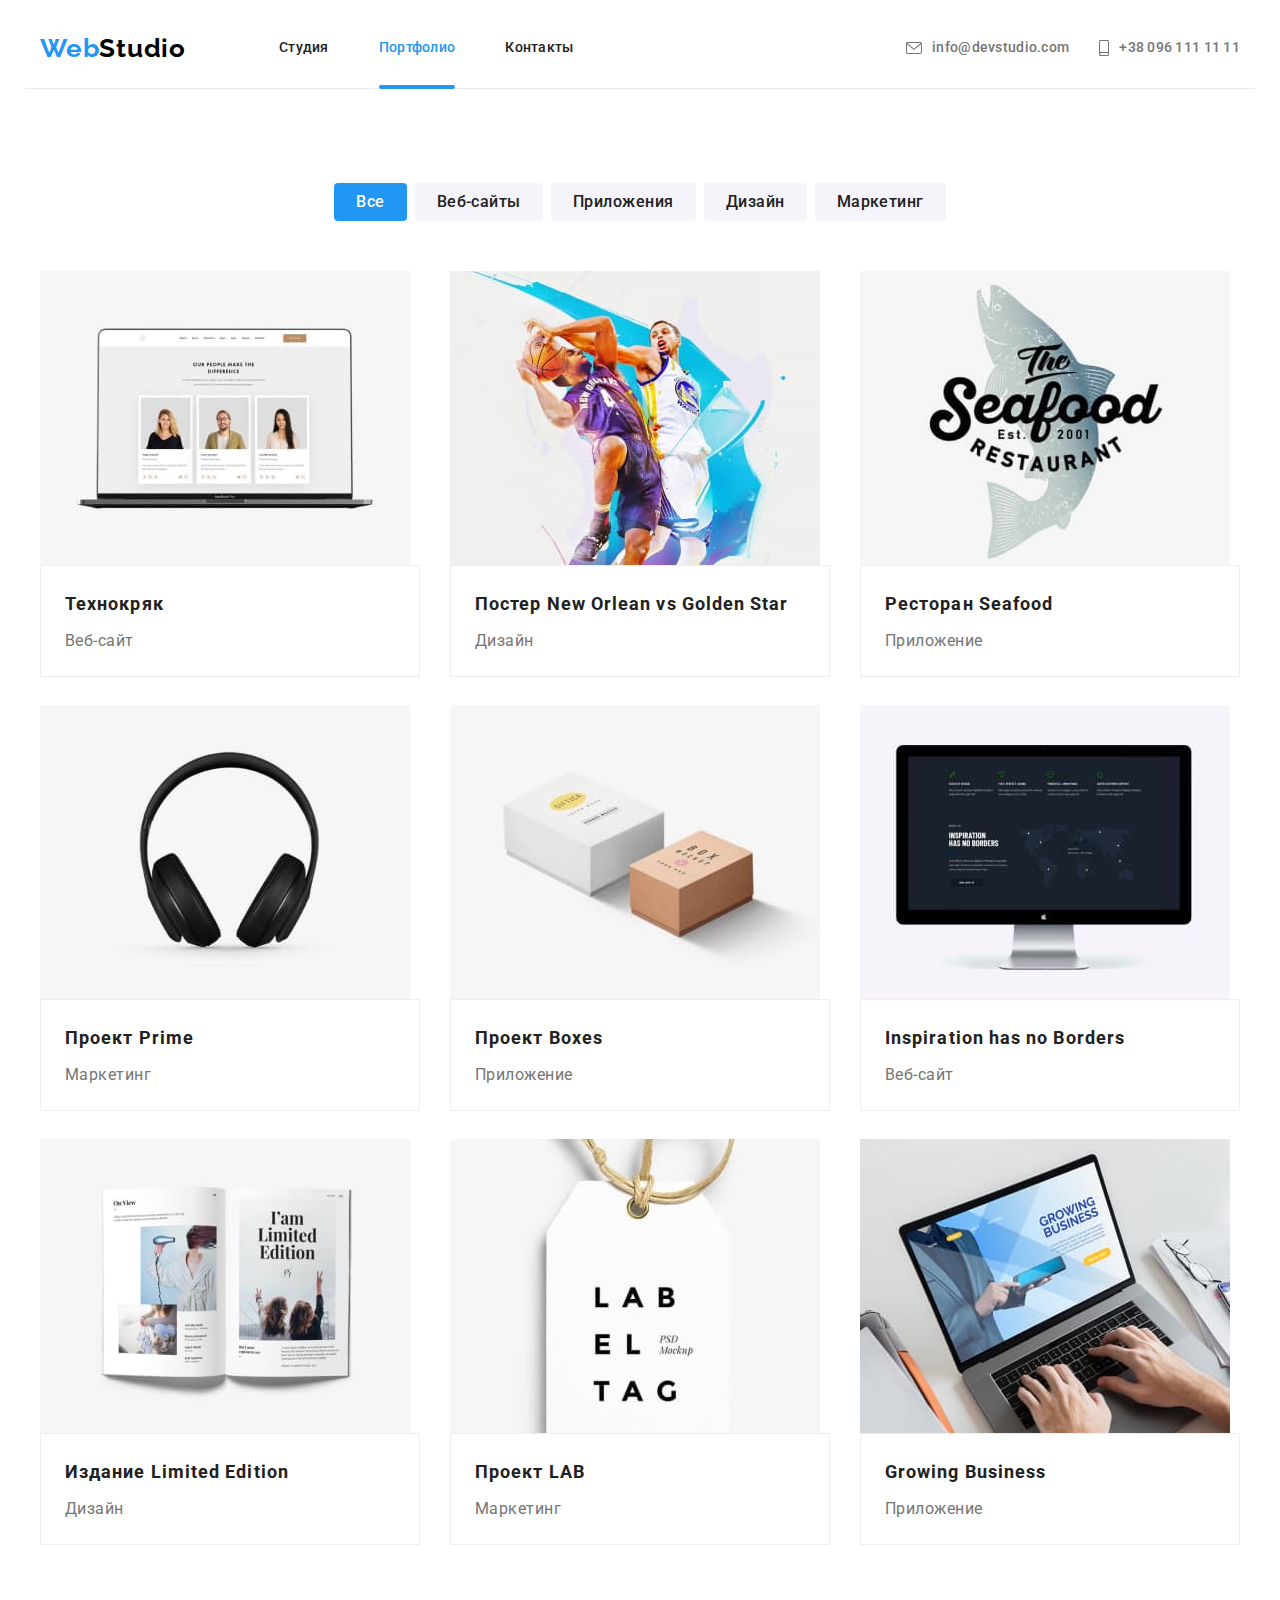
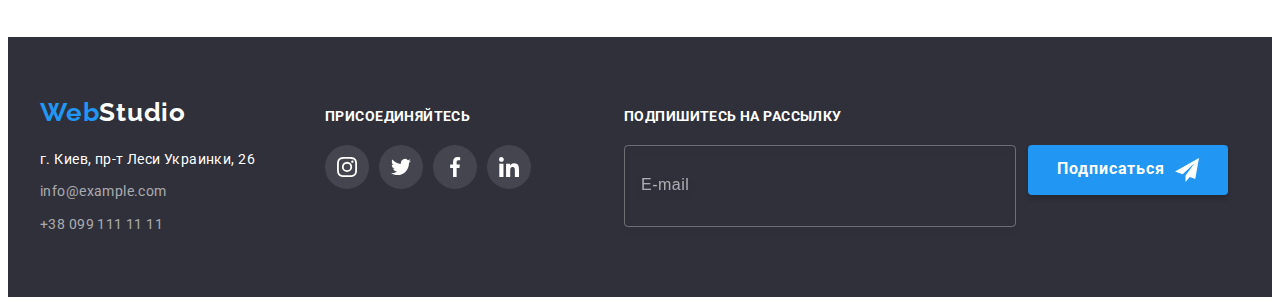
==== portfolio.html @ ead83caf "адаптирует модальное окно" ====
<!DOCTYPE html>
<html lang="ru">
  <head>
    <meta charset="UTF-8" />
    <meta http-equiv="X-UA-Compatible" content="IE=edge" />
    <meta name="viewport" content="width=device-width, initial-scale=1.0" />
    <title>Portfolio</title>

    <link rel="preconnect" href="https://fonts.googleapis.com" />
    <link rel="preconnect" href="https://fonts.gstatic.com" crossorigin />
    <link
      href="https://fonts.googleapis.com/css2?family=Raleway:wght@700&family=Roboto:wght@400;500;700;900&display=swap"
      rel="stylesheet"
    />
    <link
      rel="stylesheet"
      href="https://cdnjs.cloudflare.com/ajax/libs/modern-normalize/1.1.0/modern-normalize.min.css"
      integrity="sha512-wpPYUAdjBVSE4KJnH1VR1HeZfpl1ub8YT/NKx4PuQ5NmX2tKuGu6U/JRp5y+Y8XG2tV+wKQpNHVUX03MfMFn9Q=="
      crossorigin="anonymous"
      referrerpolicy="no-referrer"
    />
    <link rel="stylesheet" href="./css/main.min.css" />
  </head>
  <body>
    <!-- -------------------Шапка сайта------------------- -->
    <header class="header">
      <div class="container header__nav">
        <a class="logo header-logo link" href="./index.html"
          >Web<span class="logo logo--black">Studio</span>
        </a>
        <button type="button" class="menu-open-btn">
          <svg
            width="40"
            height="40"
            aria-label="Переключатель мобильного меню"
          >
            <use href="./images/icons.svg#icon-menu"></use>
          </svg>
        </button>

        <!------------------ Навигация --------------------->
        <nav class="site-nav">
          <ul class="menu-list list">
            <li class="menu-list__item">
              <a class="menu-list__link link" href="./index.html">Студия</a>
            </li>
            <li class="menu-list__item">
              <a class="menu-list__link link current" href="">Портфолио</a>
            </li>
            <li class="menu-list__item">
              <a class="menu-list__link link" href="">Контакты</a>
            </li>
          </ul>
        </nav>

        <!-------------- Контакты -------------------->

        <div class="contacts">
          <ul class="contact__list list">
            <li class="contact__item">
              <a href="mailto:info@devstudio.com" class="contact__link link"
                ><svg class="contact__icon" width="16" height="12">
                  <use href="./images/icons.svg#envelope"></use>
                </svg>
                info@devstudio.com</a
              >
            </li>

            <li class="contact__item">
              <a href="tel:+380961111111" class="contact__link link">
                <svg class="contact__icon" width="10" height="16">
                  <use href="./images/icons.svg#smartphone"></use></svg
                >+38 096 111 11 11
              </a>
            </li>
          </ul>
        </div>
      </div>

      <!--------------- Мобильне меню ----------------->

      <div class="mob-menu is-hidden">
        <div class="container">
          <div class="mob-menu-top">
            <button type="button" class="menu-close-btn">
              <svg
                width="40"
                height="40"
                aria-label="Переключатель мобильного меню"
              >
                <use href="./images/icons.svg#icon-close-menu"></use>
              </svg>
            </button>

            <ul class="mob-menu-list list">
              <li class="mob-menu-list__item">
                <a class="mob-menu-list__link link current" href="">Студия</a>
              </li>
              <li class="mob-menu-list__item">
                <a class="mob-menu-list__link link" href="./portfolio.html"
                  >Портфолио</a
                >
              </li>
              <li class="mob-menu-list__item">
                <a class="mob-menu-list__link link" href="">Контакты</a>
              </li>
            </ul>
          </div>

          <div class="mob-connect">
            <ul class="mob-contact list">
              <li class="mob-contact__item">
                <a href="tel:+380961111111" class="mob-contact__tel link">
                  +38 096 111 11 11
                </a>
              </li>
              <li class="mob-contact__item">
                <a
                  href="mailto:info@devstudio.com"
                  class="mob-contact__mail link"
                >
                  info@devstudio.com
                </a>
              </li>
            </ul>

            <ul class="mob-soc__list list">
              <li class="mob-soc__item">
                <a
                  href=""
                  class="mob-soc__link link"
                  target="_blank"
                  rel="noopener noreferrer nofollow"
                  >Instagram</a
                >
              </li>
              <li class="mob-soc__item">
                <a
                  href=""
                  class="mob-soc__link link"
                  target="_blank"
                  rel="noopener noreferrer nofollow"
                  >Twitter</a
                >
              </li>
              <li class="mob-soc__item">
                <a
                  href=""
                  class="mob-soc__link link"
                  target="_blank"
                  rel="noopener noreferrer nofollow"
                  >Facebook</a
                >
              </li>
              <li class="mob-soc__item">
                <a
                  href=""
                  class="mob-soc__link link"
                  target="_blank"
                  rel="noopener noreferrer nofollow"
                  >LinkedIn</a
                >
              </li>
            </ul>
          </div>
        </div>
      </div>
    </header>

    <!-------------------- Портфолио ---------------->

    <main>
      <section class="section">
        <div class="container">
          <h1 class="visually-hidden">Портфолио</h1>
          <ul class="portfolio-filter list">
            <li>
              <button type="button" class="portfolio-btn current-filter">
                Все
              </button>
            </li>
            <li>
              <button type="button" class="portfolio-btn">Веб-сайты</button>
            </li>
            <li>
              <button type="button" class="portfolio-btn">Приложения</button>
            </li>
            <li><button type="button" class="portfolio-btn">Дизайн</button></li>
            <li>
              <button type="button" class="portfolio-btn">Маркетинг</button>
            </li>
          </ul>

          <ul class="portfolio-list list">
            <li class="portfolio-item">
              <a href="" class="portfolio-link">
                <div class="portfolio-top-wrap">
                  <img
                    src="./images/portfolio-img-1.jpg"
                    alt="Проэкт 1"
                    width="370"
                  />
                  <p class="portfolio-top-text">
                    Ресурс предлагает комплексные предложения с разным уровнем
                    функционала и сервисов. Все это позволит посетителю получить
                    исчерпывающие сведения о компании или частном лице.
                  </p>
                </div>
                <div class="text-box">
                  <h2 class="portfolio-title">Технокряк</h2>
                  <p class="portfolio-direction">Веб-сайт</p>
                </div>
              </a>
            </li>

            <li class="portfolio-item">
              <a href="" class="portfolio-link">
                <div class="portfolio-top-wrap">
                  <img
                    src="./images/portfolio-img-2.jpg"
                    alt="Проэкт 2"
                    width="370"
                  />
                  <p class="portfolio-top-text">
                    Ресурс предлагает комплексные предложения с разным уровнем
                    функционала и сервисов. Все это позволит посетителю получить
                    исчерпывающие сведения о компании или частном лице.
                  </p>
                </div>
                <div class="text-box">
                  <h2 class="portfolio-title">
                    Постер New Orlean vs Golden Star
                  </h2>
                  <p class="portfolio-direction">Дизайн</p>
                </div>
              </a>
            </li>

            <li class="portfolio-item">
              <a href="" class="portfolio-link">
                <div class="portfolio-top-wrap">
                  <img
                    src="./images/portfolio-img-3.jpg"
                    alt="Проэкт 3"
                    width="370"
                  />
                  <p class="portfolio-top-text">
                    Ресурс предлагает комплексные предложения с разным уровнем
                    функционала и сервисов. Все это позволит посетителю получить
                    исчерпывающие сведения о компании или частном лице.
                  </p>
                </div>
                <div class="text-box">
                  <h2 class="portfolio-title">Ресторан Seafood</h2>
                  <p class="portfolio-direction">Приложение</p>
                </div>
              </a>
            </li>

            <li class="portfolio-item">
              <a href="" class="portfolio-link">
                <div class="portfolio-top-wrap">
                  <img
                    src="./images/portfolio-img-4.jpg"
                    alt="Проэкт 4"
                    width="370"
                  />
                  <p class="portfolio-top-text">
                    Ресурс предлагает комплексные предложения с разным уровнем
                    функционала и сервисов. Все это позволит посетителю получить
                    исчерпывающие сведения о компании или частном лице.
                  </p>
                </div>
                <div class="text-box">
                  <h2 class="portfolio-title">Проект Prime</h2>
                  <p class="portfolio-direction">Маркетинг</p>
                </div>
              </a>
            </li>

            <li class="portfolio-item">
              <a href="" class="portfolio-link">
                <div class="portfolio-top-wrap">
                  <img
                    src="./images/portfolio-img-5.jpg"
                    alt="Проэкт 5"
                    width="370"
                  />
                  <p class="portfolio-top-text">
                    Ресурс предлагает комплексные предложения с разным уровнем
                    функционала и сервисов. Все это позволит посетителю получить
                    исчерпывающие сведения о компании или частном лице.
                  </p>
                </div>
                <div class="text-box">
                  <h2 class="portfolio-title">Проект Boxes</h2>
                  <p class="portfolio-direction">Приложение</p>
                </div>
              </a>
            </li>

            <li class="portfolio-item">
              <a href="" class="portfolio-link">
                <div class="portfolio-top-wrap">
                  <img
                    src="./images/portfolio-img-6.jpg"
                    alt="Проэкт 6"
                    width="370"
                  />
                  <p class="portfolio-top-text">
                    Ресурс предлагает комплексные предложения с разным уровнем
                    функционала и сервисов. Все это позволит посетителю получить
                    исчерпывающие сведения о компании или частном лице.
                  </p>
                </div>
                <div class="text-box">
                  <h2 lang="en" class="portfolio-title">
                    Inspiration has no Borders
                  </h2>
                  <p class="portfolio-direction">Веб-сайт</p>
                </div>
              </a>
            </li>

            <li class="portfolio-item">
              <a href="" class="portfolio-link">
                <div class="portfolio-top-wrap">
                  <img
                    src="./images/portfolio-img-7.jpg"
                    alt="Проэкт 7"
                    width="370"
                  />
                  <p class="portfolio-top-text">
                    Ресурс предлагает комплексные предложения с разным уровнем
                    функционала и сервисов. Все это позволит посетителю получить
                    исчерпывающие сведения о компании или частном лице.
                  </p>
                </div>
                <div class="text-box">
                  <h2 class="portfolio-title">Издание Limited Edition</h2>
                  <p class="portfolio-direction">Дизайн</p>
                </div>
              </a>
            </li>

            <li class="portfolio-item">
              <a href="" class="portfolio-link">
                <div class="portfolio-top-wrap">
                  <img
                    src="./images/portfolio-img-8.jpg"
                    alt="Проэкт 8"
                    width="370"
                  />
                  <p class="portfolio-top-text">
                    Ресурс предлагает комплексные предложения с разным уровнем
                    функционала и сервисов. Все это позволит посетителю получить
                    исчерпывающие сведения о компании или частном лице.
                  </p>
                </div>
                <div class="text-box">
                  <h2 class="portfolio-title">Проект LAB</h2>
                  <p class="portfolio-direction">Маркетинг</p>
                </div>
              </a>
            </li>

            <li class="portfolio-item">
              <a href="" class="portfolio-link">
                <div class="portfolio-top-wrap">
                  <img
                    src="./images/portfolio-img-9.jpg"
                    alt="Проэкт 9"
                    width="370"
                  />
                  <p class="portfolio-top-text">
                    Ресурс предлагает комплексные предложения с разным уровнем
                    функционала и сервисов. Все это позволит посетителю получить
                    исчерпывающие сведения о компании или частном лице.
                  </p>
                </div>
                <div class="text-box">
                  <h2 lang="en" class="portfolio-title">Growing Business</h2>
                  <p class="portfolio-direction">Приложение</p>
                </div>
              </a>
            </li>
          </ul>
        </div>
      </section>
    </main>

    <!--------------------- Подвал -------------------------->
    <footer class="footer">
      <div class="container footer-cont">
        <div class="fotter-adr">
          <a class="logo footer-logo link" href="/"
            >Web<span class="logo--white">Studio</span></a
          >

          <address>
            <ul class="footer-list list">
              <li>
                <a
                  class="footer-adress link"
                  href="https://goo.gl/maps/odqGkaNQesEu1EWT8"
                  target="_blank"
                  rel="noopener noreferrer nofollow"
                  >г. Киев, пр-т Леси Украинки, 26
                </a>
              </li>

              <li>
                <a class="footer-contact link" href="mailto:info@example.com"
                  >info@example.com</a
                >
              </li>
              <li>
                <a class="footer-contact link" href="tel:+380991111111"
                  >+38 099 111 11 11</a
                >
              </li>
            </ul>
          </address>
        </div>

        <div class="footer-social">
          <h3 class="footer-soc-title">присоединяйтесь</h3>
          <ul class="footer-soc-list list">
            <li class="footer-soc-item">
              <a class="footer-soc-link" href="">
                <svg class="footer-soc-icon" width="20px" height="20px">
                  <use href="./images/icons.svg#instagram"></use>
                </svg>
              </a>
            </li>

            <li class="footer-soc-item">
              <a class="footer-soc-link" href="">
                <svg class="footer-soc-icon" width="20px" height="20px">
                  <use href="./images/icons.svg#twitter"></use>
                </svg>
              </a>
            </li>

            <li class="footer-soc-item">
              <a class="footer-soc-link" href="">
                <svg class="footer-soc-icon" width="20px" height="20px">
                  <use href="./images/icons.svg#facebook"></use>
                </svg>
              </a>
            </li>

            <li class="footer-soc-item">
              <a class="footer-soc-link" href="">
                <svg class="footer-soc-icon" width="20px" height="20px">
                  <use href="./images/icons.svg#linkedin"></use>
                </svg>
              </a>
            </li>
          </ul>
        </div>

        <div class="subscribe">
          <h3 class="footer-soc-title">Подпишитесь на рассылку</h3>
          <form class="sub-form">
            <label class="sub-label">
              <input
                type="email"
                name="email"
                class="sub-email"
                placeholder="E-mail"
                required
              />
            </label>
            <button type="submit" class="button sub-btn">
              Подписаться
              <svg class="sub-icon" width="24px" height="24px">
                <use href="./images/icons.svg#icon-send"></use>
              </svg>
            </button>
          </form>
        </div>
      </div>
    </footer>
    <script src="./js/mobile-menu"></script>
  </body>
</html>
---- css/main.min.css ----
:root{--main-title-color: color #212121;--main-text-color: #757575;--primary-white-color: #ffffff;--secondary-bcg-color: #f5f4fa;--accent-color: #2196f3;--hover-button: #188ce8;--timing-function: cubic-bezier(0.4, 0, 0.2, 1);--transition-duration: 250ms}.visually-hidden{position:absolute;white-space:nowrap;width:1px;height:1px;overflow:hidden;border:0;padding:0;clip:rect(0 0 0 0);-webkit-clip-path:inset(50%);clip-path:inset(50%);margin:-1px}p,h1,h2,h3,h4,h5,h6{margin:0}ul,ol{padding:0;margin:0}img{display:block;max-width:100%}body{font-family:Roboto, Tahoma, sans-serif;background-color:var(--primary-white-color);color:#212121;font-size:14px}.link{text-decoration:none}.list{list-style:none}.no-scroll{overflow:hidden}.container{width:100%;padding-left:15px;padding-right:15px;margin-left:auto;margin-right:auto}@media screen and (min-width: 480px){.container{max-width:450px;-ms-flex-preferred-size:calc(100% - 30px);flex-basis:calc(100% - 30px)}}@media screen and (min-width: 768px){.container{max-width:738px;-ms-flex-preferred-size:calc(100% - 30px);flex-basis:calc(100% - 30px)}}@media screen and (min-width: 1200px){.container{max-width:1200px}}.logo{font-family:"Raleway", Tahoma, sans-serif;font-weight:700;letter-spacing:0.03em;color:var(--accent-color)}.logo--black{color:#000000}.logo--white{color:var(--primary-white-color)}@media screen and (max-width: 1199px){.logo{font-size:24px;line-height:1.17}}@media screen and (min-width: 1200px){.logo{font-size:26px;line-height:1.19}}@media screen and (max-width: 767px){.header-logo{padding:16px 0}}@media screen and (min-width: 768px) and (max-width: 1199px){.header-logo{padding:26px 0;margin-right:88px}}@media screen and (min-width: 1200px){.header-logo{margin-right:93px}}.button{border-radius:4px;border:none;min-width:200px;height:50px;font-family:inherit;color:var(--primary-white-color);background-color:var(--accent-color);font-weight:700;font-size:16px;line-height:1.9;letter-spacing:0.06em;cursor:pointer;text-align:center;-webkit-box-shadow:0px 4px 4px rgba(0,0,0,0.15);box-shadow:0px 4px 4px rgba(0,0,0,0.15);-webkit-transition:background-color var(--transition-duration) var(--timing-function);transition:background-color var(--transition-duration) var(--timing-function)}.button:hover,.button:focus{background-color:var(--hover-button);-webkit-box-shadow:0px 4px 4px rgba(0,0,0,0.15);box-shadow:0px 4px 4px rgba(0,0,0,0.15)}.section{padding:60px 0}@media screen and (min-width: 1200px){.section{padding:94px 0}}.section-title{font-size:28px;line-height:1.18;text-align:center;letter-spacing:0.03em;margin-bottom:30px;color:var(--main-title-color)}@media screen and (min-width: 1200px){.section-title{font-size:36px;line-height:1.17;margin-bottom:50px}}.subscribe{margin-left:93px}.sub-form{display:-webkit-box;display:-ms-flexbox;display:flex}.sub-label{margin-right:12px}.sub-email{padding:15px 16px;width:358px;height:50px;left:815px;top:2787px;border:1px solid rgba(255,255,255,0.3);-webkit-filter:drop-shadow(0px 4px 4px rgba(0,0,0,0.15));filter:drop-shadow(0px 4px 4px rgba(0,0,0,0.15));border-radius:4px;background:transparent;outline:none}.sub-email::-webkit-input-placeholder{font-size:16px;line-height:1.25;-webkit-box-align:center;align-items:center;letter-spacing:0.03em;color:rgba(255,255,255,0.6)}.sub-email:-ms-input-placeholder{font-size:16px;line-height:1.25;-ms-flex-align:center;align-items:center;letter-spacing:0.03em;color:rgba(255,255,255,0.6)}.sub-email::-ms-input-placeholder{font-size:16px;line-height:1.25;-ms-flex-align:center;align-items:center;letter-spacing:0.03em;color:rgba(255,255,255,0.6)}.sub-email::placeholder{font-size:16px;line-height:1.25;-webkit-box-align:center;-ms-flex-align:center;align-items:center;letter-spacing:0.03em;color:rgba(255,255,255,0.6)}.sub-email:focus-visible{color:var(--primary-white-color)}.sub-btn{display:-webkit-box;display:-ms-flexbox;display:flex;-webkit-box-pack:center;-ms-flex-pack:center;justify-content:center;-webkit-box-align:center;-ms-flex-align:center;align-items:center}.sub-icon{fill:var(--primary-white-color);margin-left:10px}.backdrop{position:fixed;top:0;left:0;width:100%;height:100%;z-index:5;background:rgba(0,0,0,0.2);display:-webkit-box;display:-ms-flexbox;display:flex;-webkit-box-align:center;-ms-flex-align:center;align-items:center;-webkit-box-pack:center;-ms-flex-pack:center;justify-content:center;overflow-y:scroll;opacity:1;-webkit-transition:opacity var(--transition-duration) var(--timing-function),visibility var(--transition-duration);transition:opacity var(--transition-duration) var(--timing-function),visibility var(--transition-duration)}.is-hidden{opacity:0;pointer-events:none;visibility:hidden}.modal{position:absolute;width:100%;padding:40px;background-color:var(--primary-white-color);border-radius:4px;-webkit-box-shadow:0px 1px 3px rgba(0,0,0,0.12),0px 1px 1px rgba(0,0,0,0.14),0px 2px 1px rgba(0,0,0,0.2);box-shadow:0px 1px 3px rgba(0,0,0,0.12),0px 1px 1px rgba(0,0,0,0.14),0px 2px 1px rgba(0,0,0,0.2);-webkit-transform:scale(1);transform:scale(1);-webkit-transition:-webkit-transform var(--transition-duration) var(--timing-function);transition:-webkit-transform var(--transition-duration) var(--timing-function);transition:transform var(--transition-duration) var(--timing-function);transition:transform var(--transition-duration) var(--timing-function), -webkit-transform var(--transition-duration) var(--timing-function)}.backdrop.is-hidden .modal{-webkit-transform:scale(0.1);transform:scale(0.1)}@media screen and (min-width: 450px) and (max-width: 1199px){.modal{width:450px;height:609px}}@media screen and (min-width: 1200px){.modal{width:528px;height:581px}}.modal-close-btn{display:-webkit-box;display:-ms-flexbox;display:flex;-webkit-box-pack:center;-ms-flex-pack:center;justify-content:center;-webkit-box-align:center;-ms-flex-align:center;align-items:center;position:absolute;top:8px;right:8px;width:30px;height:30px;border:1px solid rgba(0,0,0,0.1);border-radius:50%;background:var(--primary-white-color);outline:none}.modal-close-btn:hover .close-icon,.modal-close-btn:focus .close-icon{fill:var(--accent-color)}.close-icon{-webkit-transition:fill var(--transition-duration) var(--timing-function);transition:fill var(--transition-duration) var(--timing-function)}.modal-title{font-weight:700;font-size:20px;line-height:1.15;text-align:center;letter-spacing:0.03em;color:var(--main-title-color);margin-bottom:12px}.form-button{display:-webkit-box;display:-ms-flexbox;display:flex;-webkit-box-pack:center;-ms-flex-pack:center;justify-content:center;-webkit-box-align:center;-ms-flex-align:center;align-items:center;margin:0 auto}.form-field{margin-bottom:10px}.modal-input-wrap{position:relative}.form-lable{display:block;margin-bottom:4px;font-size:12px;line-height:1.17;letter-spacing:0.01em;color:var(--main-text-color)}.form-input{width:100%;height:40px;padding-left:42px;border:1px solid rgba(33,33,33,0.2);border-radius:4px;-webkit-box-sizing:border-box;box-sizing:border-box;outline:none;-webkit-transition:border var(--transition-duration) var(--timing-function);transition:border var(--transition-duration) var(--timing-function)}.form-input:focus{border-color:var(--accent-color)}.form-input:focus+.modal-icon{fill:var(--accent-color)}.form-comment{outline:none;-webkit-transition:border var(--transition-duration) var(--timing-function);transition:border var(--transition-duration) var(--timing-function)}.form-comment:focus{border-color:var(--accent-color)}.form-comment::-webkit-input-placeholder{color:rgba(117,117,117,0.5)}.form-comment:-ms-input-placeholder{color:rgba(117,117,117,0.5)}.form-comment::-ms-input-placeholder{color:rgba(117,117,117,0.5)}.form-comment::placeholder{color:rgba(117,117,117,0.5)}.modal-icon{position:absolute;left:12px;top:50%;-webkit-transform:translateY(-50%);transform:translateY(-50%);fill:var(--main-title-color);-webkit-transition:fill var(--transition-duration) var(--timing-function);transition:fill var(--transition-duration) var(--timing-function)}.comment-label{position:relative;display:block;width:100%;height:138px;margin-bottom:20px}.form-comment{position:absolute;resize:none;left:0;bottom:0;padding:12px 16px;width:100%;height:120px;border:1px solid rgba(33,33,33,0.2);border-radius:4px;-webkit-transition:border var(--transition-duration) var(--timing-function);transition:border var(--transition-duration) var(--timing-function)}.modal-field{display:-webkit-inline-box;display:-ms-inline-flexbox;display:inline-flex}.check-policy{display:-webkit-box;display:-ms-flexbox;display:flex;-webkit-box-align:center;-ms-flex-align:center;align-items:center;margin-bottom:30px;font-size:14px;line-height:1.17;letter-spacing:0.03em;color:var(--main-text-color)}@media screen and (min-width: 1200px){.check-policy{font-size:14px;line-height:1.71;margin-left:12px}}.icon-mod{display:-webkit-box;display:-ms-flexbox;display:flex;-webkit-box-align:center;-ms-flex-align:center;align-items:center;-webkit-box-pack:center;-ms-flex-pack:center;justify-content:center;width:16px;height:15px;border:2px solid #212121;border-radius:4px;margin-right:7px;-webkit-transition:background-color var(--transition-duration) var(--timing-function);transition:background-color var(--transition-duration) var(--timing-function)}.check-input:checked+.check-policy .icon-mod{background-color:var(--accent-color);border:none}.check-icon{fill:transparent;-webkit-transition:fill var(--transition-duration) var(--timing-function);transition:fill var(--transition-duration) var(--timing-function)}.check-input:checked+.check-policy .check-icon{fill:var(--primary-white-color)}.check-condition{color:var(--accent-color)}.portfolio-btn{border-radius:4px;border:none;padding:6px 22px;font-family:inherit;color:var(--main-title-color);background-color:var(--secondary-bcg-color);font-weight:500;font-size:16px;line-height:1.6;letter-spacing:0.03em;cursor:pointer;text-align:center;-webkit-transition:background-color var(--transition-duration) var(--timing-function),color var(--transition-duration) var(--timing-function),-webkit-box-shadow var(--transition-duration) var(--timing-function);transition:background-color var(--transition-duration) var(--timing-function),color var(--transition-duration) var(--timing-function),-webkit-box-shadow var(--transition-duration) var(--timing-function);transition:background-color var(--transition-duration) var(--timing-function),color var(--transition-duration) var(--timing-function),box-shadow var(--transition-duration) var(--timing-function);transition:background-color var(--transition-duration) var(--timing-function),color var(--transition-duration) var(--timing-function),box-shadow var(--transition-duration) var(--timing-function),-webkit-box-shadow var(--transition-duration) var(--timing-function)}.portfolio-btn:hover,.portfolio-btn:focus{color:var(--primary-white-color);background-color:var(--accent-color);-webkit-box-shadow:0px 3px 1px rgba(0,0,0,0.1),0px 1px 2px rgba(0,0,0,0.08),0px 2px 2px rgba(0,0,0,0.12);box-shadow:0px 3px 1px rgba(0,0,0,0.1),0px 1px 2px rgba(0,0,0,0.08),0px 2px 2px rgba(0,0,0,0.12)}.header__nav{display:-webkit-box;display:-ms-flexbox;display:flex;-webkit-box-align:center;-ms-flex-align:center;align-items:center;-webkit-box-pack:justify;-ms-flex-pack:justify;justify-content:space-between;border-bottom:1px solid #ececec}.contacts{margin-left:auto}@media screen and (max-width: 767px){.site-nav,.contacts{display:none}}@media screen and (min-width: 768px){.site-nav,.contacts{display:-webkit-box;display:-ms-flexbox;display:flex}}@media screen and (min-width: 1200px){.site-nav,.contacts{display:-webkit-box;display:-ms-flexbox;display:flex}}.menu-open-btn,.menu-close-btn{display:-webkit-inline-box;display:-ms-inline-flexbox;display:inline-flex;margin:0;padding:0;border:none;background-color:transparent;cursor:pointer}.menu-open-btn:hover,.menu-open-btn:focus,.menu-open-btn:active,.menu-close-btn:hover,.menu-close-btn:focus,.menu-close-btn:active{fill:var(--accent-color)}.menu-open-btn{margin-left:auto}@media screen and (min-width: 768px){.menu-open-btn{display:none}}.menu-close-btn{display:block;margin-left:auto;margin-top:10px}@media screen and (min-width: 768px){.menu-list{display:-webkit-box;display:-ms-flexbox;display:flex}}@media screen and (min-width: 768px){.menu-list__item:not(:last-child){margin-right:50px}}.menu-list__link{display:block;padding-top:32px;padding-bottom:32px;font-weight:500;line-height:1.14;letter-spacing:0.02em;color:var(--main-title-color);cursor:pointer;-webkit-transition:color var(--transition-duration) var(--timing-function);transition:color var(--transition-duration) var(--timing-function)}.menu-list__link.current{position:relative}.menu-list__link.current::after{content:"";position:absolute;width:100%;height:4px;background-color:var(--accent-color);border-radius:2px;left:0;bottom:-1px}.menu-list__link:hover,.menu-list__link:focus{color:var(--accent-color)}.contact__list{margin-left:auto}@media screen and (min-width: 767px) and (max-width: 1199px){.contact__list{display:-webkit-box;display:-ms-flexbox;display:flex;-webkit-box-orient:vertical;-webkit-box-direction:normal;-ms-flex-direction:column;flex-direction:column}}@media screen and (min-width: 1200px){.contact__list{display:-webkit-box;display:-ms-flexbox;display:flex}}@media screen and (min-width: 767px) and (max-width: 1199px){.contact__item:not(:last-child){margin-bottom:10px}}@media screen and (min-width: 1200px){.contact__item:not(:last-child){margin-right:30px}}.contact__link{display:-webkit-inline-box;display:-ms-inline-flexbox;display:inline-flex;-webkit-box-align:center;-ms-flex-align:center;align-items:center;font-weight:500;letter-spacing:0.02em;color:var(--main-text-color);-webkit-transition:color var(--transition-duration) var(--timing-function);transition:color var(--transition-duration) var(--timing-function)}@media screen and (min-width: 767px) and (max-width: 1199px){.contact__link{font-size:12px;line-height:1.17}}@media screen and (min-width: 1200px){.contact__link{font-weight:500;font-size:14px;line-height:1.14;padding-top:32px;padding-bottom:32px}}.contact__link:hover,.contact__link:focus{color:var(--accent-color)}.current{color:var(--accent-color)}.contact__icon{margin-right:10px;fill:var(--main-text-color)}.contact__link:hover .contact__icon,.contact__link:focus .contact__icon{fill:var(--accent-color)}@media screen and (min-width: 767px) and (max-width: 1199px){.mail{width:14px;height:10px}.tel{width:10px;height:14px}}.mob-menu{position:fixed;z-index:1;top:0;left:0;width:100vw;height:100vh;padding-left:25px;pointer-events:inherit;background-color:#ffffff;-webkit-transition:opacity 250ms linear, visibility 250ms linear;transition:opacity 250ms linear, visibility 250ms linear}.mob-menu .container{overflow-y:auto;display:-webkit-box;display:-ms-flexbox;display:flex;-webkit-box-orient:vertical;-webkit-box-direction:normal;-ms-flex-direction:column;flex-direction:column;height:100%;-webkit-box-pack:justify;-ms-flex-pack:justify;justify-content:space-between}.mob-menu-list__item:not(:last-child),.mob-contact__tel{display:block;margin-bottom:32px}.mob-menu-list__link{font-weight:500;font-size:40px;line-height:1.17;text-align:left;letter-spacing:0.02em;color:var(--main-title-color)}.mob-menu-list__link:hover,.mob-menu-list__link:focus,.mob-menu-list__link:active{color:var(--accent-color)}.mob-contact{margin-bottom:64px}.mob-contact__tel{font-weight:500;font-size:34px;line-height:1.18;letter-spacing:0.02em;color:var(--accent-color)}.mob-contact__mail{font-weight:500;font-size:24px;line-height:1.17;letter-spacing:0.02em;color:var(--main-text-color)}.mob-soc__list{display:-webkit-box;display:-ms-flexbox;display:flex;-ms-flex-wrap:wrap;flex-wrap:wrap;margin-bottom:48px}.mob-soc__link{font-weight:500;font-size:18px;line-height:1.22;letter-spacing:0.02em;color:var(--accent-color)}.mob-soc__item:not(:last-child){padding-right:10px;border-right:1px solid rgba(33,33,33,0.2)}.mob-soc__item:not(:first-child){padding-left:10px}.hero{padding-top:118px;padding-bottom:118px;margin-right:auto;margin-left:auto;max-width:1600px;text-align:center;background-image:-webkit-gradient(linear, left top, left bottom, from(rgba(47,48,58,0.4)), to(rgba(47,48,58,0.4))),url(../images/hero-mob.jpg);background-image:linear-gradient(rgba(47,48,58,0.4), rgba(47,48,58,0.4)),url(../images/hero-mob.jpg);background-color:#2f303a;background-repeat:no-repeat;background-position:center;background-size:cover}@media (min-device-pixel-ratio: 2), (-webkit-min-device-pixel-ratio: 2), (min-resolution: 192dpi), (min-resolution: 2dppx){.hero{background-image:-webkit-gradient(linear, left top, left bottom, from(rgba(47,48,58,0.4)), to(rgba(47,48,58,0.4))),url(../images/hero-mob-2x.jpg);background-image:linear-gradient(rgba(47,48,58,0.4), rgba(47,48,58,0.4)),url(../images/hero-mob-2x.jpg)}}@media screen and (min-width: 768px) and (max-width: 1199px){.hero{background-image:-webkit-gradient(linear, left top, left bottom, from(rgba(47,48,58,0.4)), to(rgba(47,48,58,0.4))),url(../images/hero-tab.jpg);background-image:linear-gradient(rgba(47,48,58,0.4), rgba(47,48,58,0.4)),url(../images/hero-tab.jpg)}}@media screen and (min-width: 768px) and (max-width: 1199px) and (min-device-pixel-ratio: 2), screen and (min-width: 768px) and (max-width: 1199px) and (-webkit-min-device-pixel-ratio: 2), screen and (min-width: 768px) and (max-width: 1199px) and (min-resolution: 192dpi), screen and (min-width: 768px) and (max-width: 1199px) and (min-resolution: 2dppx){.hero{background-image:-webkit-gradient(linear, left top, left bottom, from(rgba(47,48,58,0.4)), to(rgba(47,48,58,0.4))),url(../images/hero-tab-2x.jpg);background-image:linear-gradient(rgba(47,48,58,0.4), rgba(47,48,58,0.4)),url(../images/hero-tab-2x.jpg)}}@media screen and (min-width: 1200px){.hero{padding-top:200px;padding-bottom:200px;background-image:-webkit-gradient(linear, left top, left bottom, from(rgba(47,48,58,0.4)), to(rgba(47,48,58,0.4))),url(../images/hero-desk.jpg);background-image:linear-gradient(rgba(47,48,58,0.4), rgba(47,48,58,0.4)),url(../images/hero-desk.jpg)}}@media screen and (min-width: 1200px) and (min-device-pixel-ratio: 2), screen and (min-width: 1200px) and (-webkit-min-device-pixel-ratio: 2), screen and (min-width: 1200px) and (min-resolution: 192dpi), screen and (min-width: 1200px) and (min-resolution: 2dppx){.hero{background-image:-webkit-gradient(linear, left top, left bottom, from(rgba(47,48,58,0.4)), to(rgba(47,48,58,0.4))),url(../images/hero-desk-2x.jpg);background-image:linear-gradient(rgba(47,48,58,0.4), rgba(47,48,58,0.4)),url(../images/hero-desk-2x.jpg)}}.hero__title{margin-bottom:30px;max-width:360px;margin-left:auto;margin-right:auto;font-weight:900;font-size:26px;line-height:1.6;text-align:center;letter-spacing:0.06em;text-transform:uppercase;color:#ffffff}@media screen and (min-width: 1200px){.hero__title{max-width:696px;font-size:44px;line-height:1.36}}.features-list{margin-bottom:-30px}@media screen and (min-width: 768px){.features-list{display:-webkit-box;display:-ms-flexbox;display:flex;-ms-flex-wrap:wrap;flex-wrap:wrap;-webkit-box-pack:center;-ms-flex-pack:center;justify-content:center;margin-left:-30px}}.features-list__item{min-width:270px;text-align:left;margin-bottom:30px}@media screen and (min-width: 768px){.features-list__item{width:calc((100% - 60px) / 2);margin-left:30px}}@media screen and (min-width: 1200px){.features-list__item{width:calc((100% - 120px) / 4);margin-left:30px}}.features-list__icon{display:-webkit-inline-box;display:-ms-inline-flexbox;display:inline-flex;-webkit-box-pack:center;-ms-flex-pack:center;justify-content:center;-webkit-box-align:center;-ms-flex-align:center;align-items:center;width:100%;height:120px;margin-bottom:30px;border:none;border-radius:4px;background-color:var(--secondary-bcg-color)}.features-list__title{margin-bottom:10px;font-size:14px;line-height:1.14;letter-spacing:0.03em;text-transform:uppercase;text-align:center;color:var(--main-title-color)}@media screen and (min-width: 768px){.features-list__title{text-align:left}}.features-list__text{line-height:1.7;letter-spacing:0.03em;color:var(--main-text-color)}.section-work{padding-top:0}@media screen and (max-width: 1199px){.section-work{display:none}}.work{display:-webkit-box;display:-ms-flexbox;display:flex;margin-left:-30px}.work__item{-ms-flex-preferred-size:calc((100% - 90px) / 3);flex-basis:calc((100% - 90px) / 3);margin-left:30px}.work__box{position:relative}.work__text{position:absolute;bottom:0;display:-webkit-box;display:-ms-flexbox;display:flex;-webkit-box-pack:center;-ms-flex-pack:center;justify-content:center;-webkit-box-align:center;-ms-flex-align:center;align-items:center;width:100%;height:70px;font-weight:700;line-height:1.14;letter-spacing:0.03em;text-transform:uppercase;color:var(--primary-white-color);background:rgba(47,48,58,0.8)}.staff{background-color:var(--secondary-bcg-color)}.section-staff-list{margin-bottom:-30px}@media screen and (min-width: 768px){.section-staff-list{display:-webkit-box;display:-ms-flexbox;display:flex;-ms-flex-wrap:wrap;flex-wrap:wrap;-webkit-box-pack:center;-ms-flex-pack:center;justify-content:center;margin-left:-30px}}.staff-list-item{margin-bottom:30px;background:var(--primary-white-color);-webkit-box-shadow:0px 1px 3px rgba(0,0,0,0.12),0px 1px 1px rgba(0,0,0,0.14),0px 2px 1px rgba(0,0,0,0.2);box-shadow:0px 1px 3px rgba(0,0,0,0.12),0px 1px 1px rgba(0,0,0,0.14),0px 2px 1px rgba(0,0,0,0.2);border-radius:0px 0px 4px 4px}@media screen and (min-width: 768px){.staff-list-item{-ms-flex-preferred-size:calc((100% - 60px) / 2);flex-basis:calc((100% - 60px) / 2);margin-left:30px}}@media screen and (min-width: 1200px){.staff-list-item{-ms-flex-preferred-size:calc((100% - 120px) / 4);flex-basis:calc((100% - 120px) / 4)}}.card-img{width:100%}.staff-title{margin-bottom:10px;font-weight:500;font-size:16px;line-height:1.19;letter-spacing:0.03em;color:var(--main-title-color)}.staff-box{padding-top:30px;padding-bottom:30px;text-align:center}.staff-text{font-size:16px;line-height:1.19;text-align:center;letter-spacing:0.03em;color:var(--main-text-color);margin-bottom:16px}.staff-soc-list{display:-webkit-box;display:-ms-flexbox;display:flex;-webkit-box-pack:center;-ms-flex-pack:center;justify-content:center}.staff-soc-link{display:-webkit-box;display:-ms-flexbox;display:flex;-webkit-box-pack:center;-ms-flex-pack:center;justify-content:center;-webkit-box-align:center;-ms-flex-align:center;align-items:center;width:44px;height:44px;background-color:var(--primary-white-color);border-radius:50%;-webkit-transition:background-color var(--transition-duration) var(--timing-function);transition:background-color var(--transition-duration) var(--timing-function)}.staff-soc-link:hover,.staff-soc-link:focus{background-color:var(--accent-color)}.staff-soc-icon{fill:#afb1b8;-webkit-transition:fill var(--transition-duration) var(--timing-function);transition:fill var(--transition-duration) var(--timing-function)}.staff-soc-link:hover .staff-soc-icon,.staff-soc-link:focus .staff-soc-icon{fill:var(--primary-white-color)}.staff-soc-item+.staff-soc-item{margin-left:10px}.clients-list{display:-webkit-box;display:-ms-flexbox;display:flex;-ms-flex-wrap:wrap;flex-wrap:wrap;-webkit-box-pack:center;-ms-flex-pack:center;justify-content:center;margin-left:-15px;margin-right:-15px}.clients-item{margin-left:15px;margin-right:15px}@media screen and (max-width: 479px){.clients-item{width:calc((100% - 60px) / 2)}.clients-item:nth-last-of-type(n+3){margin-bottom:30px}}@media screen and (min-width: 480px) and (max-width: 1199px){.clients-item{width:calc((100% - 90px) / 3)}.clients-item:nth-last-of-type(n+4){margin-bottom:30px}}@media screen and (min-width: 1200px){.clients-item{width:calc((100% - 180px) / 6)}}.clients-link{display:-webkit-box;display:-ms-flexbox;display:flex;-webkit-box-pack:center;-ms-flex-pack:center;justify-content:center;-webkit-box-align:center;-ms-flex-align:center;align-items:center;width:100%;height:92px;border:1px solid #afb1b8;-webkit-box-sizing:border-box;box-sizing:border-box;border-radius:4px;-webkit-transition:border var(--transition-duration) var(--timing-function);transition:border var(--transition-duration) var(--timing-function)}.clients-link:hover,.clients-link:focus{border:1px solid var(--accent-color)}.clients-icon{fill:#afb1b8;-webkit-transition:fill var(--transition-duration) var(--timing-function);transition:fill var(--transition-duration) var(--timing-function)}.clients-link:hover .clients-icon,.clients-link:focus .clients-icon{fill:var(--accent-color)}.footer{background-color:#2f303a;padding-top:60px;padding-bottom:60px}.container.footer-cont{display:-webkit-box;display:-ms-flexbox;display:flex;-webkit-box-align:baseline;-ms-flex-align:baseline;align-items:baseline}.footer-logo{display:inline-block;margin-bottom:20px}.footer-list li+li{margin-top:9px}.footer-adress{line-height:1.71;letter-spacing:0.03em;color:var(--primary-white-color);font-style:normal}.footer-contact{line-height:1.71;letter-spacing:0.03em;color:rgba(255,255,255,0.6);font-style:normal;-webkit-transition:color var(--transition-duration) var(--timing-function);transition:color var(--transition-duration) var(--timing-function)}.footer-contact:hover,.footer-contact:focus{color:var(--accent-color)}.footer-social{margin-left:70px}.footer-soc-title{font-size:14px;line-height:1.14;letter-spacing:0.03em;text-transform:uppercase;color:#ffffff;margin-bottom:20px}.footer-soc-list{display:-webkit-box;display:-ms-flexbox;display:flex}.footer-soc-item+.footer-soc-item{margin-left:10px}.footer-soc-link{display:-webkit-box;display:-ms-flexbox;display:flex;-webkit-box-pack:center;-ms-flex-pack:center;justify-content:center;-webkit-box-align:center;-ms-flex-align:center;align-items:center;width:44px;height:44px;background-color:rgba(255,255,255,0.1);border-radius:50%;-webkit-transition:background-color var(--transition-duration) var(--timing-function);transition:background-color var(--transition-duration) var(--timing-function)}.footer-soc-link:hover,.footer-soc-link:focus{background-color:var(--accent-color)}.footer-soc-icon{fill:var(--primary-white-color)}.current-filter{background-color:var(--accent-color);color:var(--primary-white-color)}.portfolio-filter{display:-webkit-box;display:-ms-flexbox;display:flex;margin-bottom:50px;-webkit-box-pack:center;-ms-flex-pack:center;justify-content:center}.portfolio-filter li+li{margin-left:8px}.portfolio-list{display:-webkit-box;display:-ms-flexbox;display:flex;-ms-flex-wrap:wrap;flex-wrap:wrap;margin-left:-30px;margin-top:-30px}.portfolio-item{-ms-flex-preferred-size:calc((100% - 90px) / 3);flex-basis:calc((100% - 90px) / 3);margin-left:30px;margin-top:30px;width:370px;height:404px}.portfolio-link{-webkit-transition:-webkit-box-shadow var(--transition-duration) var(--timing-function);transition:-webkit-box-shadow var(--transition-duration) var(--timing-function);transition:box-shadow var(--transition-duration) var(--timing-function);transition:box-shadow var(--transition-duration) var(--timing-function), -webkit-box-shadow var(--transition-duration) var(--timing-function)}.portfolio-link:hover,.portfolio-link:focus{-webkit-box-shadow:0px 4px 4px rgba(0,0,0,0.25),0px 1px 1px rgba(0,0,0,0.12),0px 4px 4px rgba(0,0,0,0.06);box-shadow:0px 4px 4px rgba(0,0,0,0.25),0px 1px 1px rgba(0,0,0,0.12),0px 4px 4px rgba(0,0,0,0.06)}.portfolio-link{display:block;text-decoration:none;color:var(--main-title-color)}.portfolio-top-wrap{position:relative;overflow:hidden}.portfolio-top-text{position:absolute;top:0;background:rgba(33,150,243,0.9);padding:63px 24px;height:100%;font-size:18px;line-height:1.56;letter-spacing:0.03em;color:#ffffff;-webkit-transform:translateY(101%);transform:translateY(101%);-webkit-transition:-webkit-transform var(--transition-duration) var(--timing-function);transition:-webkit-transform var(--transition-duration) var(--timing-function);transition:transform var(--transition-duration) var(--timing-function);transition:transform var(--transition-duration) var(--timing-function), -webkit-transform var(--transition-duration) var(--timing-function)}.portfolio-link:hover .portfolio-top-text,.portfolio-link:focus .portfolio-top-text{-webkit-transform:translateY(0%);transform:translateY(0%)}.text-box{padding:20px 24px;background-color:var(--primary-white-color);border:1px solid #eeeeee}.portfolio-title{margin-bottom:4px;font-size:18px;line-height:2;letter-spacing:0.06em}.portfolio-direction{font-size:16px;line-height:1.9;letter-spacing:0.03em;color:var(--main-text-color)}
/*# sourceMappingURL=main.min.css.map */
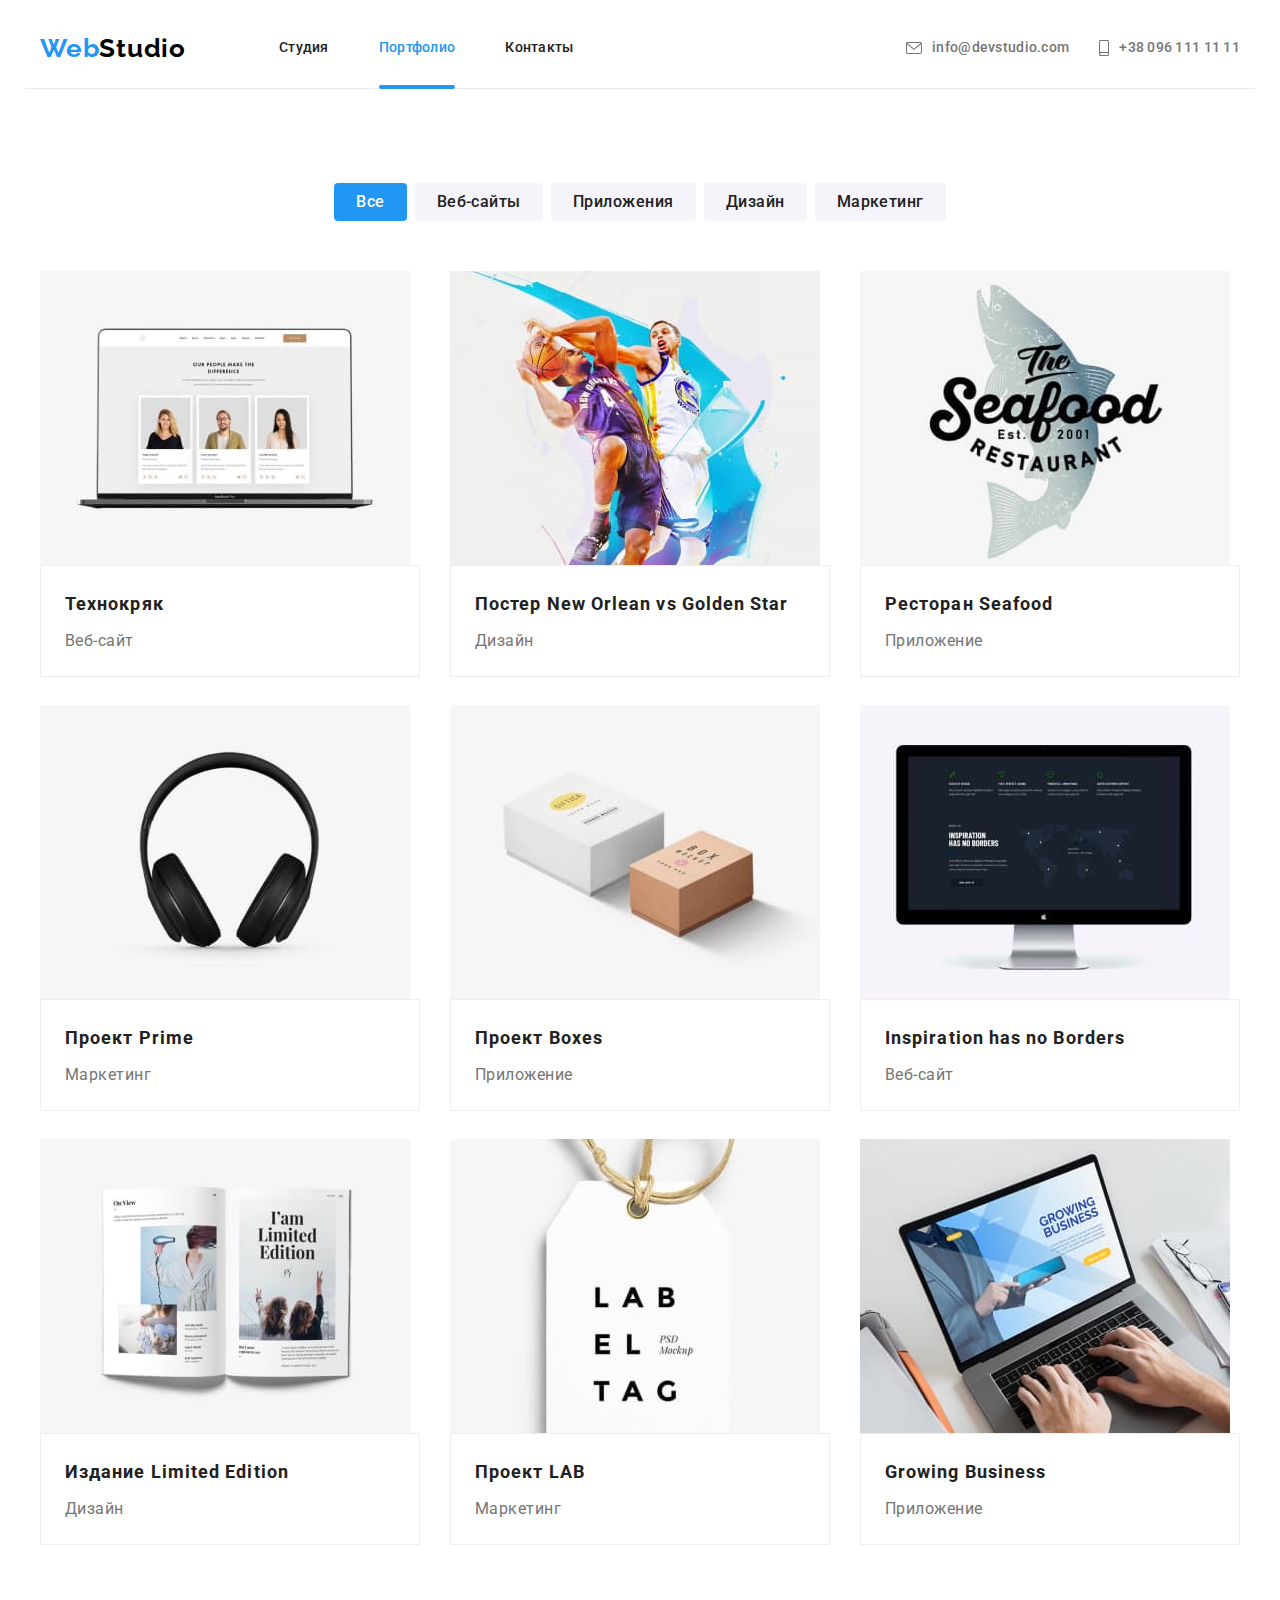
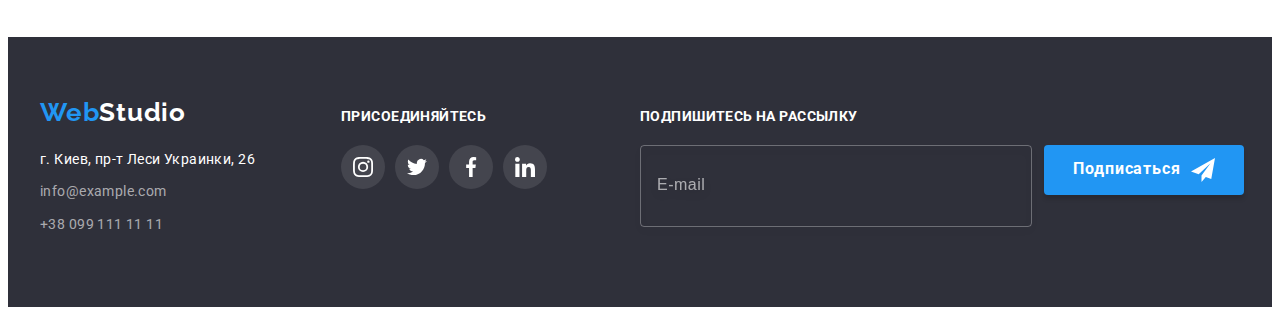
==== commit 2e96aaba: "адаптирует footer" ====
--- a/portfolio.html
+++ b/portfolio.html
@@ -392,7 +392,7 @@
     <!--------------------- Подвал -------------------------->
     <footer class="footer">
       <div class="container footer-cont">
-        <div class="fotter-adr">
+        <div class="footer-adr footer-thumb">
           <a class="logo footer-logo link" href="/"
             >Web<span class="logo--white">Studio</span></a
           >
@@ -423,7 +423,7 @@
           </address>
         </div>
 
-        <div class="footer-social">
+        <div class="footer-social footer-thumb">
           <h3 class="footer-soc-title">присоединяйтесь</h3>
           <ul class="footer-soc-list list">
             <li class="footer-soc-item">
@@ -460,7 +460,7 @@
           </ul>
         </div>
 
-        <div class="subscribe">
+        <div class="subscribe footer-thumb">
           <h3 class="footer-soc-title">Подпишитесь на рассылку</h3>
           <form class="sub-form">
             <label class="sub-label">
--- a/css/main.min.css
+++ b/css/main.min.css
@@ -1,2 +1,2 @@
-:root{--main-title-color: color #212121;--main-text-color: #757575;--primary-white-color: #ffffff;--secondary-bcg-color: #f5f4fa;--accent-color: #2196f3;--hover-button: #188ce8;--timing-function: cubic-bezier(0.4, 0, 0.2, 1);--transition-duration: 250ms}.visually-hidden{position:absolute;white-space:nowrap;width:1px;height:1px;overflow:hidden;border:0;padding:0;clip:rect(0 0 0 0);-webkit-clip-path:inset(50%);clip-path:inset(50%);margin:-1px}p,h1,h2,h3,h4,h5,h6{margin:0}ul,ol{padding:0;margin:0}img{display:block;max-width:100%}body{font-family:Roboto, Tahoma, sans-serif;background-color:var(--primary-white-color);color:#212121;font-size:14px}.link{text-decoration:none}.list{list-style:none}.no-scroll{overflow:hidden}.container{width:100%;padding-left:15px;padding-right:15px;margin-left:auto;margin-right:auto}@media screen and (min-width: 480px){.container{max-width:450px;-ms-flex-preferred-size:calc(100% - 30px);flex-basis:calc(100% - 30px)}}@media screen and (min-width: 768px){.container{max-width:738px;-ms-flex-preferred-size:calc(100% - 30px);flex-basis:calc(100% - 30px)}}@media screen and (min-width: 1200px){.container{max-width:1200px}}.logo{font-family:"Raleway", Tahoma, sans-serif;font-weight:700;letter-spacing:0.03em;color:var(--accent-color)}.logo--black{color:#000000}.logo--white{color:var(--primary-white-color)}@media screen and (max-width: 1199px){.logo{font-size:24px;line-height:1.17}}@media screen and (min-width: 1200px){.logo{font-size:26px;line-height:1.19}}@media screen and (max-width: 767px){.header-logo{padding:16px 0}}@media screen and (min-width: 768px) and (max-width: 1199px){.header-logo{padding:26px 0;margin-right:88px}}@media screen and (min-width: 1200px){.header-logo{margin-right:93px}}.button{border-radius:4px;border:none;min-width:200px;height:50px;font-family:inherit;color:var(--primary-white-color);background-color:var(--accent-color);font-weight:700;font-size:16px;line-height:1.9;letter-spacing:0.06em;cursor:pointer;text-align:center;-webkit-box-shadow:0px 4px 4px rgba(0,0,0,0.15);box-shadow:0px 4px 4px rgba(0,0,0,0.15);-webkit-transition:background-color var(--transition-duration) var(--timing-function);transition:background-color var(--transition-duration) var(--timing-function)}.button:hover,.button:focus{background-color:var(--hover-button);-webkit-box-shadow:0px 4px 4px rgba(0,0,0,0.15);box-shadow:0px 4px 4px rgba(0,0,0,0.15)}.section{padding:60px 0}@media screen and (min-width: 1200px){.section{padding:94px 0}}.section-title{font-size:28px;line-height:1.18;text-align:center;letter-spacing:0.03em;margin-bottom:30px;color:var(--main-title-color)}@media screen and (min-width: 1200px){.section-title{font-size:36px;line-height:1.17;margin-bottom:50px}}.subscribe{margin-left:93px}.sub-form{display:-webkit-box;display:-ms-flexbox;display:flex}.sub-label{margin-right:12px}.sub-email{padding:15px 16px;width:358px;height:50px;left:815px;top:2787px;border:1px solid rgba(255,255,255,0.3);-webkit-filter:drop-shadow(0px 4px 4px rgba(0,0,0,0.15));filter:drop-shadow(0px 4px 4px rgba(0,0,0,0.15));border-radius:4px;background:transparent;outline:none}.sub-email::-webkit-input-placeholder{font-size:16px;line-height:1.25;-webkit-box-align:center;align-items:center;letter-spacing:0.03em;color:rgba(255,255,255,0.6)}.sub-email:-ms-input-placeholder{font-size:16px;line-height:1.25;-ms-flex-align:center;align-items:center;letter-spacing:0.03em;color:rgba(255,255,255,0.6)}.sub-email::-ms-input-placeholder{font-size:16px;line-height:1.25;-ms-flex-align:center;align-items:center;letter-spacing:0.03em;color:rgba(255,255,255,0.6)}.sub-email::placeholder{font-size:16px;line-height:1.25;-webkit-box-align:center;-ms-flex-align:center;align-items:center;letter-spacing:0.03em;color:rgba(255,255,255,0.6)}.sub-email:focus-visible{color:var(--primary-white-color)}.sub-btn{display:-webkit-box;display:-ms-flexbox;display:flex;-webkit-box-pack:center;-ms-flex-pack:center;justify-content:center;-webkit-box-align:center;-ms-flex-align:center;align-items:center}.sub-icon{fill:var(--primary-white-color);margin-left:10px}.backdrop{position:fixed;top:0;left:0;width:100%;height:100%;z-index:5;background:rgba(0,0,0,0.2);display:-webkit-box;display:-ms-flexbox;display:flex;-webkit-box-align:center;-ms-flex-align:center;align-items:center;-webkit-box-pack:center;-ms-flex-pack:center;justify-content:center;overflow-y:scroll;opacity:1;-webkit-transition:opacity var(--transition-duration) var(--timing-function),visibility var(--transition-duration);transition:opacity var(--transition-duration) var(--timing-function),visibility var(--transition-duration)}.is-hidden{opacity:0;pointer-events:none;visibility:hidden}.modal{position:absolute;width:100%;padding:40px;background-color:var(--primary-white-color);border-radius:4px;-webkit-box-shadow:0px 1px 3px rgba(0,0,0,0.12),0px 1px 1px rgba(0,0,0,0.14),0px 2px 1px rgba(0,0,0,0.2);box-shadow:0px 1px 3px rgba(0,0,0,0.12),0px 1px 1px rgba(0,0,0,0.14),0px 2px 1px rgba(0,0,0,0.2);-webkit-transform:scale(1);transform:scale(1);-webkit-transition:-webkit-transform var(--transition-duration) var(--timing-function);transition:-webkit-transform var(--transition-duration) var(--timing-function);transition:transform var(--transition-duration) var(--timing-function);transition:transform var(--transition-duration) var(--timing-function), -webkit-transform var(--transition-duration) var(--timing-function)}.backdrop.is-hidden .modal{-webkit-transform:scale(0.1);transform:scale(0.1)}@media screen and (min-width: 450px) and (max-width: 1199px){.modal{width:450px;height:609px}}@media screen and (min-width: 1200px){.modal{width:528px;height:581px}}.modal-close-btn{display:-webkit-box;display:-ms-flexbox;display:flex;-webkit-box-pack:center;-ms-flex-pack:center;justify-content:center;-webkit-box-align:center;-ms-flex-align:center;align-items:center;position:absolute;top:8px;right:8px;width:30px;height:30px;border:1px solid rgba(0,0,0,0.1);border-radius:50%;background:var(--primary-white-color);outline:none}.modal-close-btn:hover .close-icon,.modal-close-btn:focus .close-icon{fill:var(--accent-color)}.close-icon{-webkit-transition:fill var(--transition-duration) var(--timing-function);transition:fill var(--transition-duration) var(--timing-function)}.modal-title{font-weight:700;font-size:20px;line-height:1.15;text-align:center;letter-spacing:0.03em;color:var(--main-title-color);margin-bottom:12px}.form-button{display:-webkit-box;display:-ms-flexbox;display:flex;-webkit-box-pack:center;-ms-flex-pack:center;justify-content:center;-webkit-box-align:center;-ms-flex-align:center;align-items:center;margin:0 auto}.form-field{margin-bottom:10px}.modal-input-wrap{position:relative}.form-lable{display:block;margin-bottom:4px;font-size:12px;line-height:1.17;letter-spacing:0.01em;color:var(--main-text-color)}.form-input{width:100%;height:40px;padding-left:42px;border:1px solid rgba(33,33,33,0.2);border-radius:4px;-webkit-box-sizing:border-box;box-sizing:border-box;outline:none;-webkit-transition:border var(--transition-duration) var(--timing-function);transition:border var(--transition-duration) var(--timing-function)}.form-input:focus{border-color:var(--accent-color)}.form-input:focus+.modal-icon{fill:var(--accent-color)}.form-comment{outline:none;-webkit-transition:border var(--transition-duration) var(--timing-function);transition:border var(--transition-duration) var(--timing-function)}.form-comment:focus{border-color:var(--accent-color)}.form-comment::-webkit-input-placeholder{color:rgba(117,117,117,0.5)}.form-comment:-ms-input-placeholder{color:rgba(117,117,117,0.5)}.form-comment::-ms-input-placeholder{color:rgba(117,117,117,0.5)}.form-comment::placeholder{color:rgba(117,117,117,0.5)}.modal-icon{position:absolute;left:12px;top:50%;-webkit-transform:translateY(-50%);transform:translateY(-50%);fill:var(--main-title-color);-webkit-transition:fill var(--transition-duration) var(--timing-function);transition:fill var(--transition-duration) var(--timing-function)}.comment-label{position:relative;display:block;width:100%;height:138px;margin-bottom:20px}.form-comment{position:absolute;resize:none;left:0;bottom:0;padding:12px 16px;width:100%;height:120px;border:1px solid rgba(33,33,33,0.2);border-radius:4px;-webkit-transition:border var(--transition-duration) var(--timing-function);transition:border var(--transition-duration) var(--timing-function)}.modal-field{display:-webkit-inline-box;display:-ms-inline-flexbox;display:inline-flex}.check-policy{display:-webkit-box;display:-ms-flexbox;display:flex;-webkit-box-align:center;-ms-flex-align:center;align-items:center;margin-bottom:30px;font-size:14px;line-height:1.17;letter-spacing:0.03em;color:var(--main-text-color)}@media screen and (min-width: 1200px){.check-policy{font-size:14px;line-height:1.71;margin-left:12px}}.icon-mod{display:-webkit-box;display:-ms-flexbox;display:flex;-webkit-box-align:center;-ms-flex-align:center;align-items:center;-webkit-box-pack:center;-ms-flex-pack:center;justify-content:center;width:16px;height:15px;border:2px solid #212121;border-radius:4px;margin-right:7px;-webkit-transition:background-color var(--transition-duration) var(--timing-function);transition:background-color var(--transition-duration) var(--timing-function)}.check-input:checked+.check-policy .icon-mod{background-color:var(--accent-color);border:none}.check-icon{fill:transparent;-webkit-transition:fill var(--transition-duration) var(--timing-function);transition:fill var(--transition-duration) var(--timing-function)}.check-input:checked+.check-policy .check-icon{fill:var(--primary-white-color)}.check-condition{color:var(--accent-color)}.portfolio-btn{border-radius:4px;border:none;padding:6px 22px;font-family:inherit;color:var(--main-title-color);background-color:var(--secondary-bcg-color);font-weight:500;font-size:16px;line-height:1.6;letter-spacing:0.03em;cursor:pointer;text-align:center;-webkit-transition:background-color var(--transition-duration) var(--timing-function),color var(--transition-duration) var(--timing-function),-webkit-box-shadow var(--transition-duration) var(--timing-function);transition:background-color var(--transition-duration) var(--timing-function),color var(--transition-duration) var(--timing-function),-webkit-box-shadow var(--transition-duration) var(--timing-function);transition:background-color var(--transition-duration) var(--timing-function),color var(--transition-duration) var(--timing-function),box-shadow var(--transition-duration) var(--timing-function);transition:background-color var(--transition-duration) var(--timing-function),color var(--transition-duration) var(--timing-function),box-shadow var(--transition-duration) var(--timing-function),-webkit-box-shadow var(--transition-duration) var(--timing-function)}.portfolio-btn:hover,.portfolio-btn:focus{color:var(--primary-white-color);background-color:var(--accent-color);-webkit-box-shadow:0px 3px 1px rgba(0,0,0,0.1),0px 1px 2px rgba(0,0,0,0.08),0px 2px 2px rgba(0,0,0,0.12);box-shadow:0px 3px 1px rgba(0,0,0,0.1),0px 1px 2px rgba(0,0,0,0.08),0px 2px 2px rgba(0,0,0,0.12)}.header__nav{display:-webkit-box;display:-ms-flexbox;display:flex;-webkit-box-align:center;-ms-flex-align:center;align-items:center;-webkit-box-pack:justify;-ms-flex-pack:justify;justify-content:space-between;border-bottom:1px solid #ececec}.contacts{margin-left:auto}@media screen and (max-width: 767px){.site-nav,.contacts{display:none}}@media screen and (min-width: 768px){.site-nav,.contacts{display:-webkit-box;display:-ms-flexbox;display:flex}}@media screen and (min-width: 1200px){.site-nav,.contacts{display:-webkit-box;display:-ms-flexbox;display:flex}}.menu-open-btn,.menu-close-btn{display:-webkit-inline-box;display:-ms-inline-flexbox;display:inline-flex;margin:0;padding:0;border:none;background-color:transparent;cursor:pointer}.menu-open-btn:hover,.menu-open-btn:focus,.menu-open-btn:active,.menu-close-btn:hover,.menu-close-btn:focus,.menu-close-btn:active{fill:var(--accent-color)}.menu-open-btn{margin-left:auto}@media screen and (min-width: 768px){.menu-open-btn{display:none}}.menu-close-btn{display:block;margin-left:auto;margin-top:10px}@media screen and (min-width: 768px){.menu-list{display:-webkit-box;display:-ms-flexbox;display:flex}}@media screen and (min-width: 768px){.menu-list__item:not(:last-child){margin-right:50px}}.menu-list__link{display:block;padding-top:32px;padding-bottom:32px;font-weight:500;line-height:1.14;letter-spacing:0.02em;color:var(--main-title-color);cursor:pointer;-webkit-transition:color var(--transition-duration) var(--timing-function);transition:color var(--transition-duration) var(--timing-function)}.menu-list__link.current{position:relative}.menu-list__link.current::after{content:"";position:absolute;width:100%;height:4px;background-color:var(--accent-color);border-radius:2px;left:0;bottom:-1px}.menu-list__link:hover,.menu-list__link:focus{color:var(--accent-color)}.contact__list{margin-left:auto}@media screen and (min-width: 767px) and (max-width: 1199px){.contact__list{display:-webkit-box;display:-ms-flexbox;display:flex;-webkit-box-orient:vertical;-webkit-box-direction:normal;-ms-flex-direction:column;flex-direction:column}}@media screen and (min-width: 1200px){.contact__list{display:-webkit-box;display:-ms-flexbox;display:flex}}@media screen and (min-width: 767px) and (max-width: 1199px){.contact__item:not(:last-child){margin-bottom:10px}}@media screen and (min-width: 1200px){.contact__item:not(:last-child){margin-right:30px}}.contact__link{display:-webkit-inline-box;display:-ms-inline-flexbox;display:inline-flex;-webkit-box-align:center;-ms-flex-align:center;align-items:center;font-weight:500;letter-spacing:0.02em;color:var(--main-text-color);-webkit-transition:color var(--transition-duration) var(--timing-function);transition:color var(--transition-duration) var(--timing-function)}@media screen and (min-width: 767px) and (max-width: 1199px){.contact__link{font-size:12px;line-height:1.17}}@media screen and (min-width: 1200px){.contact__link{font-weight:500;font-size:14px;line-height:1.14;padding-top:32px;padding-bottom:32px}}.contact__link:hover,.contact__link:focus{color:var(--accent-color)}.current{color:var(--accent-color)}.contact__icon{margin-right:10px;fill:var(--main-text-color)}.contact__link:hover .contact__icon,.contact__link:focus .contact__icon{fill:var(--accent-color)}@media screen and (min-width: 767px) and (max-width: 1199px){.mail{width:14px;height:10px}.tel{width:10px;height:14px}}.mob-menu{position:fixed;z-index:1;top:0;left:0;width:100vw;height:100vh;padding-left:25px;pointer-events:inherit;background-color:#ffffff;-webkit-transition:opacity 250ms linear, visibility 250ms linear;transition:opacity 250ms linear, visibility 250ms linear}.mob-menu .container{overflow-y:auto;display:-webkit-box;display:-ms-flexbox;display:flex;-webkit-box-orient:vertical;-webkit-box-direction:normal;-ms-flex-direction:column;flex-direction:column;height:100%;-webkit-box-pack:justify;-ms-flex-pack:justify;justify-content:space-between}.mob-menu-list__item:not(:last-child),.mob-contact__tel{display:block;margin-bottom:32px}.mob-menu-list__link{font-weight:500;font-size:40px;line-height:1.17;text-align:left;letter-spacing:0.02em;color:var(--main-title-color)}.mob-menu-list__link:hover,.mob-menu-list__link:focus,.mob-menu-list__link:active{color:var(--accent-color)}.mob-contact{margin-bottom:64px}.mob-contact__tel{font-weight:500;font-size:34px;line-height:1.18;letter-spacing:0.02em;color:var(--accent-color)}.mob-contact__mail{font-weight:500;font-size:24px;line-height:1.17;letter-spacing:0.02em;color:var(--main-text-color)}.mob-soc__list{display:-webkit-box;display:-ms-flexbox;display:flex;-ms-flex-wrap:wrap;flex-wrap:wrap;margin-bottom:48px}.mob-soc__link{font-weight:500;font-size:18px;line-height:1.22;letter-spacing:0.02em;color:var(--accent-color)}.mob-soc__item:not(:last-child){padding-right:10px;border-right:1px solid rgba(33,33,33,0.2)}.mob-soc__item:not(:first-child){padding-left:10px}.hero{padding-top:118px;padding-bottom:118px;margin-right:auto;margin-left:auto;max-width:1600px;text-align:center;background-image:-webkit-gradient(linear, left top, left bottom, from(rgba(47,48,58,0.4)), to(rgba(47,48,58,0.4))),url(../images/hero-mob.jpg);background-image:linear-gradient(rgba(47,48,58,0.4), rgba(47,48,58,0.4)),url(../images/hero-mob.jpg);background-color:#2f303a;background-repeat:no-repeat;background-position:center;background-size:cover}@media (min-device-pixel-ratio: 2), (-webkit-min-device-pixel-ratio: 2), (min-resolution: 192dpi), (min-resolution: 2dppx){.hero{background-image:-webkit-gradient(linear, left top, left bottom, from(rgba(47,48,58,0.4)), to(rgba(47,48,58,0.4))),url(../images/hero-mob-2x.jpg);background-image:linear-gradient(rgba(47,48,58,0.4), rgba(47,48,58,0.4)),url(../images/hero-mob-2x.jpg)}}@media screen and (min-width: 768px) and (max-width: 1199px){.hero{background-image:-webkit-gradient(linear, left top, left bottom, from(rgba(47,48,58,0.4)), to(rgba(47,48,58,0.4))),url(../images/hero-tab.jpg);background-image:linear-gradient(rgba(47,48,58,0.4), rgba(47,48,58,0.4)),url(../images/hero-tab.jpg)}}@media screen and (min-width: 768px) and (max-width: 1199px) and (min-device-pixel-ratio: 2), screen and (min-width: 768px) and (max-width: 1199px) and (-webkit-min-device-pixel-ratio: 2), screen and (min-width: 768px) and (max-width: 1199px) and (min-resolution: 192dpi), screen and (min-width: 768px) and (max-width: 1199px) and (min-resolution: 2dppx){.hero{background-image:-webkit-gradient(linear, left top, left bottom, from(rgba(47,48,58,0.4)), to(rgba(47,48,58,0.4))),url(../images/hero-tab-2x.jpg);background-image:linear-gradient(rgba(47,48,58,0.4), rgba(47,48,58,0.4)),url(../images/hero-tab-2x.jpg)}}@media screen and (min-width: 1200px){.hero{padding-top:200px;padding-bottom:200px;background-image:-webkit-gradient(linear, left top, left bottom, from(rgba(47,48,58,0.4)), to(rgba(47,48,58,0.4))),url(../images/hero-desk.jpg);background-image:linear-gradient(rgba(47,48,58,0.4), rgba(47,48,58,0.4)),url(../images/hero-desk.jpg)}}@media screen and (min-width: 1200px) and (min-device-pixel-ratio: 2), screen and (min-width: 1200px) and (-webkit-min-device-pixel-ratio: 2), screen and (min-width: 1200px) and (min-resolution: 192dpi), screen and (min-width: 1200px) and (min-resolution: 2dppx){.hero{background-image:-webkit-gradient(linear, left top, left bottom, from(rgba(47,48,58,0.4)), to(rgba(47,48,58,0.4))),url(../images/hero-desk-2x.jpg);background-image:linear-gradient(rgba(47,48,58,0.4), rgba(47,48,58,0.4)),url(../images/hero-desk-2x.jpg)}}.hero__title{margin-bottom:30px;max-width:360px;margin-left:auto;margin-right:auto;font-weight:900;font-size:26px;line-height:1.6;text-align:center;letter-spacing:0.06em;text-transform:uppercase;color:#ffffff}@media screen and (min-width: 1200px){.hero__title{max-width:696px;font-size:44px;line-height:1.36}}.features-list{margin-bottom:-30px}@media screen and (min-width: 768px){.features-list{display:-webkit-box;display:-ms-flexbox;display:flex;-ms-flex-wrap:wrap;flex-wrap:wrap;-webkit-box-pack:center;-ms-flex-pack:center;justify-content:center;margin-left:-30px}}.features-list__item{min-width:270px;text-align:left;margin-bottom:30px}@media screen and (min-width: 768px){.features-list__item{width:calc((100% - 60px) / 2);margin-left:30px}}@media screen and (min-width: 1200px){.features-list__item{width:calc((100% - 120px) / 4);margin-left:30px}}.features-list__icon{display:-webkit-inline-box;display:-ms-inline-flexbox;display:inline-flex;-webkit-box-pack:center;-ms-flex-pack:center;justify-content:center;-webkit-box-align:center;-ms-flex-align:center;align-items:center;width:100%;height:120px;margin-bottom:30px;border:none;border-radius:4px;background-color:var(--secondary-bcg-color)}.features-list__title{margin-bottom:10px;font-size:14px;line-height:1.14;letter-spacing:0.03em;text-transform:uppercase;text-align:center;color:var(--main-title-color)}@media screen and (min-width: 768px){.features-list__title{text-align:left}}.features-list__text{line-height:1.7;letter-spacing:0.03em;color:var(--main-text-color)}.section-work{padding-top:0}@media screen and (max-width: 1199px){.section-work{display:none}}.work{display:-webkit-box;display:-ms-flexbox;display:flex;margin-left:-30px}.work__item{-ms-flex-preferred-size:calc((100% - 90px) / 3);flex-basis:calc((100% - 90px) / 3);margin-left:30px}.work__box{position:relative}.work__text{position:absolute;bottom:0;display:-webkit-box;display:-ms-flexbox;display:flex;-webkit-box-pack:center;-ms-flex-pack:center;justify-content:center;-webkit-box-align:center;-ms-flex-align:center;align-items:center;width:100%;height:70px;font-weight:700;line-height:1.14;letter-spacing:0.03em;text-transform:uppercase;color:var(--primary-white-color);background:rgba(47,48,58,0.8)}.staff{background-color:var(--secondary-bcg-color)}.section-staff-list{margin-bottom:-30px}@media screen and (min-width: 768px){.section-staff-list{display:-webkit-box;display:-ms-flexbox;display:flex;-ms-flex-wrap:wrap;flex-wrap:wrap;-webkit-box-pack:center;-ms-flex-pack:center;justify-content:center;margin-left:-30px}}.staff-list-item{margin-bottom:30px;background:var(--primary-white-color);-webkit-box-shadow:0px 1px 3px rgba(0,0,0,0.12),0px 1px 1px rgba(0,0,0,0.14),0px 2px 1px rgba(0,0,0,0.2);box-shadow:0px 1px 3px rgba(0,0,0,0.12),0px 1px 1px rgba(0,0,0,0.14),0px 2px 1px rgba(0,0,0,0.2);border-radius:0px 0px 4px 4px}@media screen and (min-width: 768px){.staff-list-item{-ms-flex-preferred-size:calc((100% - 60px) / 2);flex-basis:calc((100% - 60px) / 2);margin-left:30px}}@media screen and (min-width: 1200px){.staff-list-item{-ms-flex-preferred-size:calc((100% - 120px) / 4);flex-basis:calc((100% - 120px) / 4)}}.card-img{width:100%}.staff-title{margin-bottom:10px;font-weight:500;font-size:16px;line-height:1.19;letter-spacing:0.03em;color:var(--main-title-color)}.staff-box{padding-top:30px;padding-bottom:30px;text-align:center}.staff-text{font-size:16px;line-height:1.19;text-align:center;letter-spacing:0.03em;color:var(--main-text-color);margin-bottom:16px}.staff-soc-list{display:-webkit-box;display:-ms-flexbox;display:flex;-webkit-box-pack:center;-ms-flex-pack:center;justify-content:center}.staff-soc-link{display:-webkit-box;display:-ms-flexbox;display:flex;-webkit-box-pack:center;-ms-flex-pack:center;justify-content:center;-webkit-box-align:center;-ms-flex-align:center;align-items:center;width:44px;height:44px;background-color:var(--primary-white-color);border-radius:50%;-webkit-transition:background-color var(--transition-duration) var(--timing-function);transition:background-color var(--transition-duration) var(--timing-function)}.staff-soc-link:hover,.staff-soc-link:focus{background-color:var(--accent-color)}.staff-soc-icon{fill:#afb1b8;-webkit-transition:fill var(--transition-duration) var(--timing-function);transition:fill var(--transition-duration) var(--timing-function)}.staff-soc-link:hover .staff-soc-icon,.staff-soc-link:focus .staff-soc-icon{fill:var(--primary-white-color)}.staff-soc-item+.staff-soc-item{margin-left:10px}.clients-list{display:-webkit-box;display:-ms-flexbox;display:flex;-ms-flex-wrap:wrap;flex-wrap:wrap;-webkit-box-pack:center;-ms-flex-pack:center;justify-content:center;margin-left:-15px;margin-right:-15px}.clients-item{margin-left:15px;margin-right:15px}@media screen and (max-width: 479px){.clients-item{width:calc((100% - 60px) / 2)}.clients-item:nth-last-of-type(n+3){margin-bottom:30px}}@media screen and (min-width: 480px) and (max-width: 1199px){.clients-item{width:calc((100% - 90px) / 3)}.clients-item:nth-last-of-type(n+4){margin-bottom:30px}}@media screen and (min-width: 1200px){.clients-item{width:calc((100% - 180px) / 6)}}.clients-link{display:-webkit-box;display:-ms-flexbox;display:flex;-webkit-box-pack:center;-ms-flex-pack:center;justify-content:center;-webkit-box-align:center;-ms-flex-align:center;align-items:center;width:100%;height:92px;border:1px solid #afb1b8;-webkit-box-sizing:border-box;box-sizing:border-box;border-radius:4px;-webkit-transition:border var(--transition-duration) var(--timing-function);transition:border var(--transition-duration) var(--timing-function)}.clients-link:hover,.clients-link:focus{border:1px solid var(--accent-color)}.clients-icon{fill:#afb1b8;-webkit-transition:fill var(--transition-duration) var(--timing-function);transition:fill var(--transition-duration) var(--timing-function)}.clients-link:hover .clients-icon,.clients-link:focus .clients-icon{fill:var(--accent-color)}.footer{background-color:#2f303a;padding-top:60px;padding-bottom:60px}.container.footer-cont{display:-webkit-box;display:-ms-flexbox;display:flex;-webkit-box-align:baseline;-ms-flex-align:baseline;align-items:baseline}.footer-logo{display:inline-block;margin-bottom:20px}.footer-list li+li{margin-top:9px}.footer-adress{line-height:1.71;letter-spacing:0.03em;color:var(--primary-white-color);font-style:normal}.footer-contact{line-height:1.71;letter-spacing:0.03em;color:rgba(255,255,255,0.6);font-style:normal;-webkit-transition:color var(--transition-duration) var(--timing-function);transition:color var(--transition-duration) var(--timing-function)}.footer-contact:hover,.footer-contact:focus{color:var(--accent-color)}.footer-social{margin-left:70px}.footer-soc-title{font-size:14px;line-height:1.14;letter-spacing:0.03em;text-transform:uppercase;color:#ffffff;margin-bottom:20px}.footer-soc-list{display:-webkit-box;display:-ms-flexbox;display:flex}.footer-soc-item+.footer-soc-item{margin-left:10px}.footer-soc-link{display:-webkit-box;display:-ms-flexbox;display:flex;-webkit-box-pack:center;-ms-flex-pack:center;justify-content:center;-webkit-box-align:center;-ms-flex-align:center;align-items:center;width:44px;height:44px;background-color:rgba(255,255,255,0.1);border-radius:50%;-webkit-transition:background-color var(--transition-duration) var(--timing-function);transition:background-color var(--transition-duration) var(--timing-function)}.footer-soc-link:hover,.footer-soc-link:focus{background-color:var(--accent-color)}.footer-soc-icon{fill:var(--primary-white-color)}.current-filter{background-color:var(--accent-color);color:var(--primary-white-color)}.portfolio-filter{display:-webkit-box;display:-ms-flexbox;display:flex;margin-bottom:50px;-webkit-box-pack:center;-ms-flex-pack:center;justify-content:center}.portfolio-filter li+li{margin-left:8px}.portfolio-list{display:-webkit-box;display:-ms-flexbox;display:flex;-ms-flex-wrap:wrap;flex-wrap:wrap;margin-left:-30px;margin-top:-30px}.portfolio-item{-ms-flex-preferred-size:calc((100% - 90px) / 3);flex-basis:calc((100% - 90px) / 3);margin-left:30px;margin-top:30px;width:370px;height:404px}.portfolio-link{-webkit-transition:-webkit-box-shadow var(--transition-duration) var(--timing-function);transition:-webkit-box-shadow var(--transition-duration) var(--timing-function);transition:box-shadow var(--transition-duration) var(--timing-function);transition:box-shadow var(--transition-duration) var(--timing-function), -webkit-box-shadow var(--transition-duration) var(--timing-function)}.portfolio-link:hover,.portfolio-link:focus{-webkit-box-shadow:0px 4px 4px rgba(0,0,0,0.25),0px 1px 1px rgba(0,0,0,0.12),0px 4px 4px rgba(0,0,0,0.06);box-shadow:0px 4px 4px rgba(0,0,0,0.25),0px 1px 1px rgba(0,0,0,0.12),0px 4px 4px rgba(0,0,0,0.06)}.portfolio-link{display:block;text-decoration:none;color:var(--main-title-color)}.portfolio-top-wrap{position:relative;overflow:hidden}.portfolio-top-text{position:absolute;top:0;background:rgba(33,150,243,0.9);padding:63px 24px;height:100%;font-size:18px;line-height:1.56;letter-spacing:0.03em;color:#ffffff;-webkit-transform:translateY(101%);transform:translateY(101%);-webkit-transition:-webkit-transform var(--transition-duration) var(--timing-function);transition:-webkit-transform var(--transition-duration) var(--timing-function);transition:transform var(--transition-duration) var(--timing-function);transition:transform var(--transition-duration) var(--timing-function), -webkit-transform var(--transition-duration) var(--timing-function)}.portfolio-link:hover .portfolio-top-text,.portfolio-link:focus .portfolio-top-text{-webkit-transform:translateY(0%);transform:translateY(0%)}.text-box{padding:20px 24px;background-color:var(--primary-white-color);border:1px solid #eeeeee}.portfolio-title{margin-bottom:4px;font-size:18px;line-height:2;letter-spacing:0.06em}.portfolio-direction{font-size:16px;line-height:1.9;letter-spacing:0.03em;color:var(--main-text-color)}
+:root{--main-title-color: color #212121;--main-text-color: #757575;--primary-white-color: #ffffff;--secondary-bcg-color: #f5f4fa;--accent-color: #2196f3;--hover-button: #188ce8;--timing-function: cubic-bezier(0.4, 0, 0.2, 1);--transition-duration: 250ms}.visually-hidden{position:absolute;white-space:nowrap;width:1px;height:1px;overflow:hidden;border:0;padding:0;clip:rect(0 0 0 0);-webkit-clip-path:inset(50%);clip-path:inset(50%);margin:-1px}p,h1,h2,h3,h4,h5,h6{margin:0}ul,ol{padding:0;margin:0}img{display:block;max-width:100%}body{font-family:Roboto, Tahoma, sans-serif;background-color:var(--primary-white-color);color:#212121;font-size:14px}.link{text-decoration:none}.list{list-style:none}.no-scroll{overflow:hidden}.container{width:100%;padding-left:15px;padding-right:15px;margin-left:auto;margin-right:auto}@media screen and (min-width: 480px){.container{max-width:450px;-ms-flex-preferred-size:calc(100% - 30px);flex-basis:calc(100% - 30px)}}@media screen and (min-width: 768px){.container{max-width:738px;-ms-flex-preferred-size:calc(100% - 30px);flex-basis:calc(100% - 30px)}}@media screen and (min-width: 1200px){.container{max-width:1200px}}.logo{font-family:"Raleway", Tahoma, sans-serif;font-weight:700;letter-spacing:0.03em;color:var(--accent-color)}.logo--black{color:#000000}.logo--white{color:var(--primary-white-color)}@media screen and (max-width: 1199px){.logo{font-size:24px;line-height:1.17}}@media screen and (min-width: 1200px){.logo{font-size:26px;line-height:1.19}}@media screen and (max-width: 767px){.header-logo{padding:16px 0}}@media screen and (min-width: 768px) and (max-width: 1199px){.header-logo{padding:26px 0;margin-right:88px}}@media screen and (min-width: 1200px){.header-logo{margin-right:93px}}.button{border-radius:4px;border:none;min-width:200px;height:50px;font-family:inherit;color:var(--primary-white-color);background-color:var(--accent-color);font-weight:700;font-size:16px;line-height:1.9;letter-spacing:0.06em;cursor:pointer;text-align:center;-webkit-box-shadow:0px 4px 4px rgba(0,0,0,0.15);box-shadow:0px 4px 4px rgba(0,0,0,0.15);-webkit-transition:background-color var(--transition-duration) var(--timing-function);transition:background-color var(--transition-duration) var(--timing-function)}.button:hover,.button:focus{background-color:var(--hover-button);-webkit-box-shadow:0px 4px 4px rgba(0,0,0,0.15);box-shadow:0px 4px 4px rgba(0,0,0,0.15)}.section{padding:60px 0}@media screen and (min-width: 1200px){.section{padding:94px 0}}.section-title{font-size:28px;line-height:1.18;text-align:center;letter-spacing:0.03em;margin-bottom:30px;color:var(--main-title-color)}@media screen and (min-width: 1200px){.section-title{font-size:36px;line-height:1.17;margin-bottom:50px}}@media screen and (min-width: 1200px){.subscribe{margin-left:93px;text-align:left}}@media screen and (min-width: 1200px){.sub-form{display:-webkit-box;display:-ms-flexbox;display:flex}}.sub-label{margin-right:12px}.sub-email{padding:15px 16px;width:100%;max-width:450px;height:50px;left:815px;top:2787px;border:1px solid rgba(255,255,255,0.3);-webkit-filter:drop-shadow(0px 4px 4px rgba(0,0,0,0.15));filter:drop-shadow(0px 4px 4px rgba(0,0,0,0.15));border-radius:4px;background:transparent;outline:none;margin-bottom:20px}@media screen and (min-width: 1200px){.sub-email{width:358px}}.sub-email::-webkit-input-placeholder{font-size:16px;line-height:1.25;-webkit-box-align:center;align-items:center;letter-spacing:0.03em;color:rgba(255,255,255,0.6)}.sub-email:-ms-input-placeholder{font-size:16px;line-height:1.25;-ms-flex-align:center;align-items:center;letter-spacing:0.03em;color:rgba(255,255,255,0.6)}.sub-email::-ms-input-placeholder{font-size:16px;line-height:1.25;-ms-flex-align:center;align-items:center;letter-spacing:0.03em;color:rgba(255,255,255,0.6)}.sub-email::placeholder{font-size:16px;line-height:1.25;-webkit-box-align:center;-ms-flex-align:center;align-items:center;letter-spacing:0.03em;color:rgba(255,255,255,0.6)}.sub-email:focus-visible{color:var(--primary-white-color)}.sub-btn{display:-webkit-box;display:-ms-flexbox;display:flex;-webkit-box-pack:center;-ms-flex-pack:center;justify-content:center;-webkit-box-align:center;-ms-flex-align:center;align-items:center;margin:0 auto}.sub-icon{fill:var(--primary-white-color);margin-left:10px}.backdrop{position:fixed;top:0;left:0;width:100%;height:100%;z-index:5;background:rgba(0,0,0,0.2);display:-webkit-box;display:-ms-flexbox;display:flex;-webkit-box-align:center;-ms-flex-align:center;align-items:center;-webkit-box-pack:center;-ms-flex-pack:center;justify-content:center;overflow-y:scroll;opacity:1;-webkit-transition:opacity var(--transition-duration) var(--timing-function),visibility var(--transition-duration);transition:opacity var(--transition-duration) var(--timing-function),visibility var(--transition-duration)}.is-hidden{opacity:0;pointer-events:none;visibility:hidden}.modal{position:absolute;width:100%;padding:40px;background-color:var(--primary-white-color);border-radius:4px;-webkit-box-shadow:0px 1px 3px rgba(0,0,0,0.12),0px 1px 1px rgba(0,0,0,0.14),0px 2px 1px rgba(0,0,0,0.2);box-shadow:0px 1px 3px rgba(0,0,0,0.12),0px 1px 1px rgba(0,0,0,0.14),0px 2px 1px rgba(0,0,0,0.2);-webkit-transform:scale(1);transform:scale(1);-webkit-transition:-webkit-transform var(--transition-duration) var(--timing-function);transition:-webkit-transform var(--transition-duration) var(--timing-function);transition:transform var(--transition-duration) var(--timing-function);transition:transform var(--transition-duration) var(--timing-function), -webkit-transform var(--transition-duration) var(--timing-function)}.backdrop.is-hidden .modal{-webkit-transform:scale(0.1);transform:scale(0.1)}@media screen and (min-width: 450px) and (max-width: 1199px){.modal{width:450px;height:609px}}@media screen and (min-width: 1200px){.modal{width:528px;height:581px}}.modal-close-btn{display:-webkit-box;display:-ms-flexbox;display:flex;-webkit-box-pack:center;-ms-flex-pack:center;justify-content:center;-webkit-box-align:center;-ms-flex-align:center;align-items:center;position:absolute;top:8px;right:8px;width:30px;height:30px;border:1px solid rgba(0,0,0,0.1);border-radius:50%;background:var(--primary-white-color);outline:none}.modal-close-btn:hover .close-icon,.modal-close-btn:focus .close-icon{fill:var(--accent-color)}.close-icon{-webkit-transition:fill var(--transition-duration) var(--timing-function);transition:fill var(--transition-duration) var(--timing-function)}.modal-title{font-weight:700;font-size:20px;line-height:1.15;text-align:center;letter-spacing:0.03em;color:var(--main-title-color);margin-bottom:12px}.form-button{display:-webkit-box;display:-ms-flexbox;display:flex;-webkit-box-pack:center;-ms-flex-pack:center;justify-content:center;-webkit-box-align:center;-ms-flex-align:center;align-items:center;margin:0 auto}.form-field{margin-bottom:10px}.modal-input-wrap{position:relative}.form-lable{display:block;margin-bottom:4px;font-size:12px;line-height:1.17;letter-spacing:0.01em;color:var(--main-text-color)}.form-input{width:100%;height:40px;padding-left:42px;border:1px solid rgba(33,33,33,0.2);border-radius:4px;-webkit-box-sizing:border-box;box-sizing:border-box;outline:none;-webkit-transition:border var(--transition-duration) var(--timing-function);transition:border var(--transition-duration) var(--timing-function)}.form-input:focus{border-color:var(--accent-color)}.form-input:focus+.modal-icon{fill:var(--accent-color)}.form-comment{outline:none;-webkit-transition:border var(--transition-duration) var(--timing-function);transition:border var(--transition-duration) var(--timing-function)}.form-comment:focus{border-color:var(--accent-color)}.form-comment::-webkit-input-placeholder{color:rgba(117,117,117,0.5)}.form-comment:-ms-input-placeholder{color:rgba(117,117,117,0.5)}.form-comment::-ms-input-placeholder{color:rgba(117,117,117,0.5)}.form-comment::placeholder{color:rgba(117,117,117,0.5)}.modal-icon{position:absolute;left:12px;top:50%;-webkit-transform:translateY(-50%);transform:translateY(-50%);fill:var(--main-title-color);-webkit-transition:fill var(--transition-duration) var(--timing-function);transition:fill var(--transition-duration) var(--timing-function)}.comment-label{position:relative;display:block;width:100%;height:138px;margin-bottom:20px}.form-comment{position:absolute;resize:none;left:0;bottom:0;padding:12px 16px;width:100%;height:120px;border:1px solid rgba(33,33,33,0.2);border-radius:4px;-webkit-transition:border var(--transition-duration) var(--timing-function);transition:border var(--transition-duration) var(--timing-function)}.check-policy{display:-webkit-box;display:-ms-flexbox;display:flex;-webkit-box-pack:center;-ms-flex-pack:center;justify-content:center;-webkit-box-align:center;-ms-flex-align:center;align-items:center;margin-bottom:30px;font-size:14px;line-height:1.17;letter-spacing:0.03em;color:var(--main-text-color)}@media screen and (min-width: 1200px){.check-policy{font-size:14px;line-height:1.71;margin-left:12px}}.icon-mod{display:-webkit-inline-box;display:-ms-inline-flexbox;display:inline-flex;-webkit-box-align:center;-ms-flex-align:center;align-items:center;-webkit-box-pack:center;-ms-flex-pack:center;justify-content:center;width:16px;height:15px;border:2px solid #212121;border-radius:4px;margin-right:7px;-webkit-transition:background-color var(--transition-duration) var(--timing-function);transition:background-color var(--transition-duration) var(--timing-function)}.check-input:checked+.check-policy .icon-mod{background-color:var(--accent-color);border:none}.check-icon{fill:transparent;-webkit-transition:fill var(--transition-duration) var(--timing-function);transition:fill var(--transition-duration) var(--timing-function)}.check-input:checked+.check-policy .check-icon{fill:var(--primary-white-color)}.check-condition{color:var(--accent-color)}.portfolio-btn{border-radius:4px;border:none;padding:6px 22px;font-family:inherit;color:var(--main-title-color);background-color:var(--secondary-bcg-color);font-weight:500;font-size:16px;line-height:1.6;letter-spacing:0.03em;cursor:pointer;text-align:center;-webkit-transition:background-color var(--transition-duration) var(--timing-function),color var(--transition-duration) var(--timing-function),-webkit-box-shadow var(--transition-duration) var(--timing-function);transition:background-color var(--transition-duration) var(--timing-function),color var(--transition-duration) var(--timing-function),-webkit-box-shadow var(--transition-duration) var(--timing-function);transition:background-color var(--transition-duration) var(--timing-function),color var(--transition-duration) var(--timing-function),box-shadow var(--transition-duration) var(--timing-function);transition:background-color var(--transition-duration) var(--timing-function),color var(--transition-duration) var(--timing-function),box-shadow var(--transition-duration) var(--timing-function),-webkit-box-shadow var(--transition-duration) var(--timing-function)}.portfolio-btn:hover,.portfolio-btn:focus{color:var(--primary-white-color);background-color:var(--accent-color);-webkit-box-shadow:0px 3px 1px rgba(0,0,0,0.1),0px 1px 2px rgba(0,0,0,0.08),0px 2px 2px rgba(0,0,0,0.12);box-shadow:0px 3px 1px rgba(0,0,0,0.1),0px 1px 2px rgba(0,0,0,0.08),0px 2px 2px rgba(0,0,0,0.12)}.header__nav{display:-webkit-box;display:-ms-flexbox;display:flex;-webkit-box-align:center;-ms-flex-align:center;align-items:center;-webkit-box-pack:justify;-ms-flex-pack:justify;justify-content:space-between;border-bottom:1px solid #ececec}@media (max-width: 1199px){.header__nav{max-width:480px}}@media screen and (min-width: 767px) and (max-width: 1199px){.header__nav{max-width:768px}}.contacts{margin-left:auto}@media screen and (max-width: 767px){.site-nav,.contacts{display:none}}@media screen and (min-width: 768px){.site-nav,.contacts{display:-webkit-box;display:-ms-flexbox;display:flex}}@media screen and (min-width: 1200px){.site-nav,.contacts{display:-webkit-box;display:-ms-flexbox;display:flex}}.menu-open-btn,.menu-close-btn{display:-webkit-inline-box;display:-ms-inline-flexbox;display:inline-flex;margin:0;padding:0;border:none;background-color:transparent;cursor:pointer}.menu-open-btn:hover,.menu-open-btn:focus,.menu-open-btn:active,.menu-close-btn:hover,.menu-close-btn:focus,.menu-close-btn:active{fill:var(--accent-color)}.menu-open-btn{margin-left:auto}@media screen and (min-width: 768px){.menu-open-btn{display:none}}.menu-close-btn{display:block;margin-left:auto;margin-top:10px}@media screen and (min-width: 768px){.menu-list{display:-webkit-box;display:-ms-flexbox;display:flex}}@media screen and (min-width: 768px){.menu-list__item:not(:last-child){margin-right:50px}}.menu-list__link{display:block;padding-top:32px;padding-bottom:32px;font-weight:500;line-height:1.14;letter-spacing:0.02em;color:var(--main-title-color);cursor:pointer;-webkit-transition:color var(--transition-duration) var(--timing-function);transition:color var(--transition-duration) var(--timing-function)}.menu-list__link.current{position:relative}.menu-list__link.current::after{content:"";position:absolute;width:100%;height:4px;background-color:var(--accent-color);border-radius:2px;left:0;bottom:-1px}.menu-list__link:hover,.menu-list__link:focus{color:var(--accent-color)}.contact__list{margin-left:auto}@media screen and (min-width: 767px) and (max-width: 1199px){.contact__list{display:-webkit-box;display:-ms-flexbox;display:flex;-webkit-box-orient:vertical;-webkit-box-direction:normal;-ms-flex-direction:column;flex-direction:column}}@media screen and (min-width: 1200px){.contact__list{display:-webkit-box;display:-ms-flexbox;display:flex}}@media screen and (min-width: 767px) and (max-width: 1199px){.contact__item:not(:last-child){margin-bottom:10px}}@media screen and (min-width: 1200px){.contact__item:not(:last-child){margin-right:30px}}.contact__link{display:-webkit-inline-box;display:-ms-inline-flexbox;display:inline-flex;-webkit-box-align:center;-ms-flex-align:center;align-items:center;font-weight:500;letter-spacing:0.02em;color:var(--main-text-color);-webkit-transition:color var(--transition-duration) var(--timing-function);transition:color var(--transition-duration) var(--timing-function)}@media screen and (min-width: 767px) and (max-width: 1199px){.contact__link{font-size:12px;line-height:1.17}}@media screen and (min-width: 1200px){.contact__link{font-weight:500;font-size:14px;line-height:1.14;padding-top:32px;padding-bottom:32px}}.contact__link:hover,.contact__link:focus{color:var(--accent-color)}.current{color:var(--accent-color)}.contact__icon{margin-right:10px;fill:var(--main-text-color)}.contact__link:hover .contact__icon,.contact__link:focus .contact__icon{fill:var(--accent-color)}@media screen and (min-width: 767px) and (max-width: 1199px){.mail{width:14px;height:10px}.tel{width:10px;height:14px}}.mob-menu{position:fixed;z-index:1;top:0;left:0;width:100vw;height:100vh;padding-left:25px;pointer-events:inherit;background-color:#ffffff;-webkit-transition:opacity 250ms linear, visibility 250ms linear;transition:opacity 250ms linear, visibility 250ms linear}.mob-menu .container{overflow-y:auto;display:-webkit-box;display:-ms-flexbox;display:flex;-webkit-box-orient:vertical;-webkit-box-direction:normal;-ms-flex-direction:column;flex-direction:column;height:100%;-webkit-box-pack:justify;-ms-flex-pack:justify;justify-content:space-between}.mob-menu-list__item:not(:last-child),.mob-contact__tel{display:block;margin-bottom:32px}.mob-menu-list__link{font-weight:500;font-size:40px;line-height:1.17;text-align:left;letter-spacing:0.02em;color:var(--main-title-color)}.mob-menu-list__link:hover,.mob-menu-list__link:focus,.mob-menu-list__link:active{color:var(--accent-color)}.mob-contact{margin-bottom:64px}.mob-contact__tel{font-weight:500;font-size:34px;line-height:1.18;letter-spacing:0.02em;color:var(--accent-color)}.mob-contact__mail{font-weight:500;font-size:24px;line-height:1.17;letter-spacing:0.02em;color:var(--main-text-color)}.mob-soc__list{display:-webkit-box;display:-ms-flexbox;display:flex;-ms-flex-wrap:wrap;flex-wrap:wrap;margin-bottom:48px}.mob-soc__link{font-weight:500;font-size:18px;line-height:1.22;letter-spacing:0.02em;color:var(--accent-color)}.mob-soc__item:not(:last-child){padding-right:10px;border-right:1px solid rgba(33,33,33,0.2)}.mob-soc__item:not(:first-child){padding-left:10px}.hero{padding-top:118px;padding-bottom:118px;margin-right:auto;margin-left:auto;max-width:1600px;text-align:center;background-image:-webkit-gradient(linear, left top, left bottom, from(rgba(47,48,58,0.4)), to(rgba(47,48,58,0.4))),url(../images/hero-mob.jpg);background-image:linear-gradient(rgba(47,48,58,0.4), rgba(47,48,58,0.4)),url(../images/hero-mob.jpg);background-color:#2f303a;background-repeat:no-repeat;background-position:center;background-size:cover}@media (min-device-pixel-ratio: 2), (-webkit-min-device-pixel-ratio: 2), (min-resolution: 192dpi), (min-resolution: 2dppx){.hero{background-image:-webkit-gradient(linear, left top, left bottom, from(rgba(47,48,58,0.4)), to(rgba(47,48,58,0.4))),url(../images/hero-mob-2x.jpg);background-image:linear-gradient(rgba(47,48,58,0.4), rgba(47,48,58,0.4)),url(../images/hero-mob-2x.jpg)}}@media screen and (min-width: 768px) and (max-width: 1199px){.hero{background-image:-webkit-gradient(linear, left top, left bottom, from(rgba(47,48,58,0.4)), to(rgba(47,48,58,0.4))),url(../images/hero-tab.jpg);background-image:linear-gradient(rgba(47,48,58,0.4), rgba(47,48,58,0.4)),url(../images/hero-tab.jpg)}}@media screen and (min-width: 768px) and (max-width: 1199px) and (min-device-pixel-ratio: 2), screen and (min-width: 768px) and (max-width: 1199px) and (-webkit-min-device-pixel-ratio: 2), screen and (min-width: 768px) and (max-width: 1199px) and (min-resolution: 192dpi), screen and (min-width: 768px) and (max-width: 1199px) and (min-resolution: 2dppx){.hero{background-image:-webkit-gradient(linear, left top, left bottom, from(rgba(47,48,58,0.4)), to(rgba(47,48,58,0.4))),url(../images/hero-tab-2x.jpg);background-image:linear-gradient(rgba(47,48,58,0.4), rgba(47,48,58,0.4)),url(../images/hero-tab-2x.jpg)}}@media screen and (min-width: 1200px){.hero{padding-top:200px;padding-bottom:200px;background-image:-webkit-gradient(linear, left top, left bottom, from(rgba(47,48,58,0.4)), to(rgba(47,48,58,0.4))),url(../images/hero-desk.jpg);background-image:linear-gradient(rgba(47,48,58,0.4), rgba(47,48,58,0.4)),url(../images/hero-desk.jpg)}}@media screen and (min-width: 1200px) and (min-device-pixel-ratio: 2), screen and (min-width: 1200px) and (-webkit-min-device-pixel-ratio: 2), screen and (min-width: 1200px) and (min-resolution: 192dpi), screen and (min-width: 1200px) and (min-resolution: 2dppx){.hero{background-image:-webkit-gradient(linear, left top, left bottom, from(rgba(47,48,58,0.4)), to(rgba(47,48,58,0.4))),url(../images/hero-desk-2x.jpg);background-image:linear-gradient(rgba(47,48,58,0.4), rgba(47,48,58,0.4)),url(../images/hero-desk-2x.jpg)}}.hero__title{margin-bottom:30px;max-width:360px;margin-left:auto;margin-right:auto;font-weight:900;font-size:26px;line-height:1.6;text-align:center;letter-spacing:0.06em;text-transform:uppercase;color:#ffffff}@media screen and (min-width: 1200px){.hero__title{max-width:696px;font-size:44px;line-height:1.36}}.features-list{margin-bottom:-30px}@media screen and (min-width: 768px){.features-list{display:-webkit-box;display:-ms-flexbox;display:flex;-ms-flex-wrap:wrap;flex-wrap:wrap;-webkit-box-pack:center;-ms-flex-pack:center;justify-content:center;margin-left:-30px}}.features-list__item{min-width:270px;text-align:left;margin-bottom:30px}@media screen and (min-width: 768px){.features-list__item{width:calc((100% - 60px) / 2);margin-left:30px}}@media screen and (min-width: 1200px){.features-list__item{width:calc((100% - 120px) / 4);margin-left:30px}}.features-list__icon{display:-webkit-inline-box;display:-ms-inline-flexbox;display:inline-flex;-webkit-box-pack:center;-ms-flex-pack:center;justify-content:center;-webkit-box-align:center;-ms-flex-align:center;align-items:center;width:100%;height:120px;margin-bottom:30px;border:none;border-radius:4px;background-color:var(--secondary-bcg-color)}.features-list__title{margin-bottom:10px;font-size:14px;line-height:1.14;letter-spacing:0.03em;text-transform:uppercase;text-align:center;color:var(--main-title-color)}@media screen and (min-width: 768px){.features-list__title{text-align:left}}.features-list__text{line-height:1.7;letter-spacing:0.03em;color:var(--main-text-color)}.section-work{padding-top:0}@media screen and (max-width: 1199px){.section-work{display:none}}.work{display:-webkit-box;display:-ms-flexbox;display:flex;margin-left:-30px}.work__item{-ms-flex-preferred-size:calc((100% - 90px) / 3);flex-basis:calc((100% - 90px) / 3);margin-left:30px}.work__box{position:relative}.work__text{position:absolute;bottom:0;display:-webkit-box;display:-ms-flexbox;display:flex;-webkit-box-pack:center;-ms-flex-pack:center;justify-content:center;-webkit-box-align:center;-ms-flex-align:center;align-items:center;width:100%;height:70px;font-weight:700;line-height:1.14;letter-spacing:0.03em;text-transform:uppercase;color:var(--primary-white-color);background:rgba(47,48,58,0.8)}.staff{background-color:var(--secondary-bcg-color)}.section-staff-list{margin-bottom:-30px}@media screen and (min-width: 768px){.section-staff-list{display:-webkit-box;display:-ms-flexbox;display:flex;-ms-flex-wrap:wrap;flex-wrap:wrap;-webkit-box-pack:center;-ms-flex-pack:center;justify-content:center;margin-left:-30px}}.staff-list-item{margin-bottom:30px;background:var(--primary-white-color);-webkit-box-shadow:0px 1px 3px rgba(0,0,0,0.12),0px 1px 1px rgba(0,0,0,0.14),0px 2px 1px rgba(0,0,0,0.2);box-shadow:0px 1px 3px rgba(0,0,0,0.12),0px 1px 1px rgba(0,0,0,0.14),0px 2px 1px rgba(0,0,0,0.2);border-radius:0px 0px 4px 4px}@media screen and (min-width: 768px){.staff-list-item{-ms-flex-preferred-size:calc((100% - 60px) / 2);flex-basis:calc((100% - 60px) / 2);margin-left:30px}}@media screen and (min-width: 1200px){.staff-list-item{-ms-flex-preferred-size:calc((100% - 120px) / 4);flex-basis:calc((100% - 120px) / 4)}}.card-img{width:100%}.staff-title{margin-bottom:10px;font-weight:500;font-size:16px;line-height:1.19;letter-spacing:0.03em;color:var(--main-title-color)}.staff-box{padding-top:30px;padding-bottom:30px;text-align:center}.staff-text{font-size:16px;line-height:1.19;text-align:center;letter-spacing:0.03em;color:var(--main-text-color);margin-bottom:16px}.staff-soc-list{display:-webkit-box;display:-ms-flexbox;display:flex;-webkit-box-pack:center;-ms-flex-pack:center;justify-content:center}.staff-soc-link{display:-webkit-box;display:-ms-flexbox;display:flex;-webkit-box-pack:center;-ms-flex-pack:center;justify-content:center;-webkit-box-align:center;-ms-flex-align:center;align-items:center;width:44px;height:44px;background-color:var(--primary-white-color);border-radius:50%;-webkit-transition:background-color var(--transition-duration) var(--timing-function);transition:background-color var(--transition-duration) var(--timing-function)}.staff-soc-link:hover,.staff-soc-link:focus{background-color:var(--accent-color)}.staff-soc-icon{fill:#afb1b8;-webkit-transition:fill var(--transition-duration) var(--timing-function);transition:fill var(--transition-duration) var(--timing-function)}.staff-soc-link:hover .staff-soc-icon,.staff-soc-link:focus .staff-soc-icon{fill:var(--primary-white-color)}.staff-soc-item+.staff-soc-item{margin-left:10px}.clients-list{display:-webkit-box;display:-ms-flexbox;display:flex;-ms-flex-wrap:wrap;flex-wrap:wrap;-webkit-box-pack:center;-ms-flex-pack:center;justify-content:center;margin-left:-15px;margin-right:-15px}.clients-item{margin-left:15px;margin-right:15px}@media screen and (max-width: 479px){.clients-item{width:calc((100% - 60px) / 2)}.clients-item:nth-last-of-type(n+3){margin-bottom:30px}}@media screen and (min-width: 480px) and (max-width: 1199px){.clients-item{width:calc((100% - 90px) / 3)}.clients-item:nth-last-of-type(n+4){margin-bottom:30px}}@media screen and (min-width: 1200px){.clients-item{width:calc((100% - 180px) / 6)}}.clients-link{display:-webkit-box;display:-ms-flexbox;display:flex;-webkit-box-pack:center;-ms-flex-pack:center;justify-content:center;-webkit-box-align:center;-ms-flex-align:center;align-items:center;width:100%;height:92px;border:1px solid #afb1b8;-webkit-box-sizing:border-box;box-sizing:border-box;border-radius:4px;-webkit-transition:border var(--transition-duration) var(--timing-function);transition:border var(--transition-duration) var(--timing-function)}.clients-link:hover,.clients-link:focus{border:1px solid var(--accent-color)}.clients-icon{fill:#afb1b8;-webkit-transition:fill var(--transition-duration) var(--timing-function);transition:fill var(--transition-duration) var(--timing-function)}.clients-link:hover .clients-icon,.clients-link:focus .clients-icon{fill:var(--accent-color)}.footer{background-color:#2f303a;padding-top:60px;padding-bottom:60px}.footer-cont{text-align:center;-webkit-box-align:baseline;-ms-flex-align:baseline;align-items:baseline;-ms-flex-wrap:nowrap;flex-wrap:nowrap}@media screen and (min-width: 767px) and (max-width: 1199px){.footer-cont{display:-webkit-box;display:-ms-flexbox;display:flex;-ms-flex-wrap:wrap;flex-wrap:wrap;-webkit-box-pack:justify;-ms-flex-pack:justify;justify-content:space-between}}@media screen and (min-width: 1200px){.footer-cont{display:-webkit-box;display:-ms-flexbox;display:flex}}@media screen and (max-width: 1199px){.footer-thumb:not(:last-child){margin-bottom:60px}}@media screen and (min-width: 767px) and (max-width: 1199px){.footer-thumb:not(:last-child){width:calc(50%)}}.footer-thumb:last-child{width:calc(100%)}@media screen and (min-width: 1200px){.footer-adr{min-width:231px;text-align:left}}.footer-logo{display:inline-block;margin-bottom:20px}.footer-list li+li{margin-top:8px}@media screen and (min-width: 1200px){.footer-list li+li{margin-top:9px}}.footer-adress{line-height:1.71;letter-spacing:0.03em;color:var(--primary-white-color);font-style:normal}.footer-contact{line-height:1.71;letter-spacing:0.03em;color:rgba(255,255,255,0.6);font-style:normal;-webkit-transition:color var(--transition-duration) var(--timing-function);transition:color var(--transition-duration) var(--timing-function)}.footer-contact:hover,.footer-contact:focus{color:var(--accent-color)}@media screen and (min-width: 1200px){.footer-social{margin-left:70px;text-align:left}}.footer-soc-title{font-size:14px;line-height:1.14;letter-spacing:0.03em;text-transform:uppercase;color:#ffffff;margin-bottom:20px;margin-top:60px}@media screen and (min-width: 768px){.footer-soc-title{margin-top:0}}.footer-soc-list{display:-webkit-box;display:-ms-flexbox;display:flex;-webkit-box-pack:center;-ms-flex-pack:center;justify-content:center;-webkit-box-align:center;-ms-flex-align:center;align-items:center}.footer-soc-item+.footer-soc-item{margin-left:10px}.footer-soc-link{display:-webkit-box;display:-ms-flexbox;display:flex;-webkit-box-pack:center;-ms-flex-pack:center;justify-content:center;-webkit-box-align:center;-ms-flex-align:center;align-items:center;width:44px;height:44px;background-color:rgba(255,255,255,0.1);border-radius:50%;-webkit-transition:background-color var(--transition-duration) var(--timing-function);transition:background-color var(--transition-duration) var(--timing-function)}.footer-soc-link:hover,.footer-soc-link:focus{background-color:var(--accent-color)}.footer-soc-icon{fill:var(--primary-white-color)}.current-filter{background-color:var(--accent-color);color:var(--primary-white-color)}.portfolio-filter{display:-webkit-box;display:-ms-flexbox;display:flex;margin-bottom:50px;-webkit-box-pack:center;-ms-flex-pack:center;justify-content:center}.portfolio-filter li+li{margin-left:8px}.portfolio-list{display:-webkit-box;display:-ms-flexbox;display:flex;-ms-flex-wrap:wrap;flex-wrap:wrap;margin-left:-30px;margin-top:-30px}.portfolio-item{-ms-flex-preferred-size:calc((100% - 90px) / 3);flex-basis:calc((100% - 90px) / 3);margin-left:30px;margin-top:30px;width:370px;height:404px}.portfolio-link{-webkit-transition:-webkit-box-shadow var(--transition-duration) var(--timing-function);transition:-webkit-box-shadow var(--transition-duration) var(--timing-function);transition:box-shadow var(--transition-duration) var(--timing-function);transition:box-shadow var(--transition-duration) var(--timing-function), -webkit-box-shadow var(--transition-duration) var(--timing-function)}.portfolio-link:hover,.portfolio-link:focus{-webkit-box-shadow:0px 4px 4px rgba(0,0,0,0.25),0px 1px 1px rgba(0,0,0,0.12),0px 4px 4px rgba(0,0,0,0.06);box-shadow:0px 4px 4px rgba(0,0,0,0.25),0px 1px 1px rgba(0,0,0,0.12),0px 4px 4px rgba(0,0,0,0.06)}.portfolio-link{display:block;text-decoration:none;color:var(--main-title-color)}.portfolio-top-wrap{position:relative;overflow:hidden}.portfolio-top-text{position:absolute;top:0;background:rgba(33,150,243,0.9);padding:63px 24px;height:100%;font-size:18px;line-height:1.56;letter-spacing:0.03em;color:#ffffff;-webkit-transform:translateY(101%);transform:translateY(101%);-webkit-transition:-webkit-transform var(--transition-duration) var(--timing-function);transition:-webkit-transform var(--transition-duration) var(--timing-function);transition:transform var(--transition-duration) var(--timing-function);transition:transform var(--transition-duration) var(--timing-function), -webkit-transform var(--transition-duration) var(--timing-function)}.portfolio-link:hover .portfolio-top-text,.portfolio-link:focus .portfolio-top-text{-webkit-transform:translateY(0%);transform:translateY(0%)}.text-box{padding:20px 24px;background-color:var(--primary-white-color);border:1px solid #eeeeee}.portfolio-title{margin-bottom:4px;font-size:18px;line-height:2;letter-spacing:0.06em}.portfolio-direction{font-size:16px;line-height:1.9;letter-spacing:0.03em;color:var(--main-text-color)}
 /*# sourceMappingURL=main.min.css.map */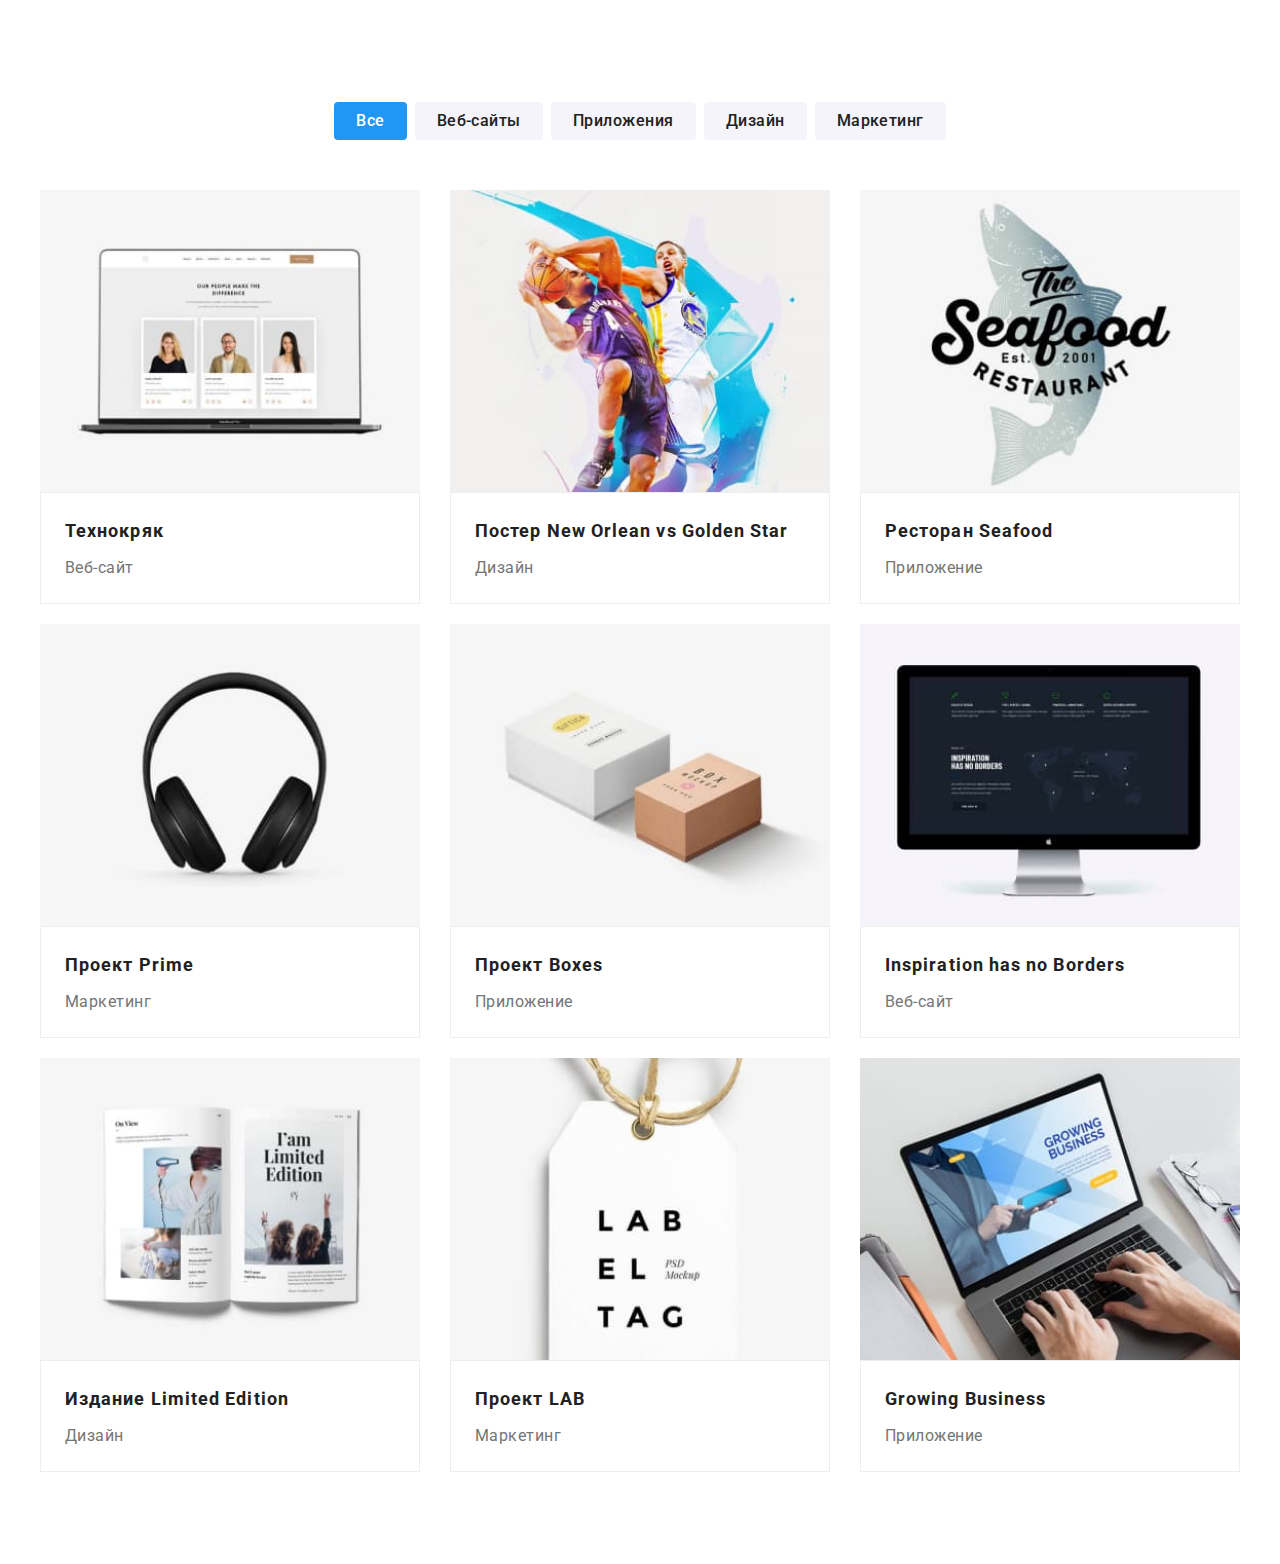
==== commit 5e65ca09: "адаптирует портфолио" ====
--- a/portfolio.html
+++ b/portfolio.html
@@ -23,7 +23,7 @@
   </head>
   <body>
     <!-- -------------------Шапка сайта------------------- -->
-    <header class="header">
+    <!-- <header class="header">
       <div class="container header__nav">
         <a class="logo header-logo link" href="./index.html"
           >Web<span class="logo logo--black">Studio</span>
@@ -36,10 +36,10 @@
           >
             <use href="./images/icons.svg#icon-menu"></use>
           </svg>
-        </button>
-
-        <!------------------ Навигация --------------------->
-        <nav class="site-nav">
+        </button> -->
+
+    <!------------------ Навигация --------------------->
+    <!-- <nav class="site-nav">
           <ul class="menu-list list">
             <li class="menu-list__item">
               <a class="menu-list__link link" href="./index.html">Студия</a>
@@ -51,11 +51,11 @@
               <a class="menu-list__link link" href="">Контакты</a>
             </li>
           </ul>
-        </nav>
-
-        <!-------------- Контакты -------------------->
-
-        <div class="contacts">
+        </nav> -->
+
+    <!-------------- Контакты -------------------->
+
+    <!-- <div class="contacts">
           <ul class="contact__list list">
             <li class="contact__item">
               <a href="mailto:info@devstudio.com" class="contact__link link"
@@ -75,11 +75,11 @@
             </li>
           </ul>
         </div>
-      </div>
-
-      <!--------------- Мобильне меню ----------------->
-
-      <div class="mob-menu is-hidden">
+      </div> -->
+
+    <!--------------- Мобильне меню ----------------->
+
+    <!-- <div class="mob-menu is-hidden">
         <div class="container">
           <div class="mob-menu-top">
             <button type="button" class="menu-close-btn">
@@ -165,7 +165,7 @@
           </div>
         </div>
       </div>
-    </header>
+    </header> -->
 
     <!-------------------- Портфолио ---------------->
 
@@ -174,19 +174,21 @@
         <div class="container">
           <h1 class="visually-hidden">Портфолио</h1>
           <ul class="portfolio-filter list">
-            <li>
+            <li class="port-filter-item">
               <button type="button" class="portfolio-btn current-filter">
                 Все
               </button>
             </li>
-            <li>
+            <li class="port-filter-item">
               <button type="button" class="portfolio-btn">Веб-сайты</button>
             </li>
-            <li>
+            <li class="port-filter-item">
               <button type="button" class="portfolio-btn">Приложения</button>
             </li>
-            <li><button type="button" class="portfolio-btn">Дизайн</button></li>
-            <li>
+            <li class="port-filter-item">
+              <button type="button" class="portfolio-btn">Дизайн</button>
+            </li>
+            <li class="port-filter-item">
               <button type="button" class="portfolio-btn">Маркетинг</button>
             </li>
           </ul>
@@ -196,6 +198,7 @@
               <a href="" class="portfolio-link">
                 <div class="portfolio-top-wrap">
                   <img
+                    class="card-img"
                     src="./images/portfolio-img-1.jpg"
                     alt="Проэкт 1"
                     width="370"
@@ -206,7 +209,7 @@
                     исчерпывающие сведения о компании или частном лице.
                   </p>
                 </div>
-                <div class="text-box">
+                <div class="text-box first">
                   <h2 class="portfolio-title">Технокряк</h2>
                   <p class="portfolio-direction">Веб-сайт</p>
                 </div>
@@ -217,6 +220,7 @@
               <a href="" class="portfolio-link">
                 <div class="portfolio-top-wrap">
                   <img
+                    class="card-img"
                     src="./images/portfolio-img-2.jpg"
                     alt="Проэкт 2"
                     width="370"
@@ -240,6 +244,7 @@
               <a href="" class="portfolio-link">
                 <div class="portfolio-top-wrap">
                   <img
+                    class="card-img"
                     src="./images/portfolio-img-3.jpg"
                     alt="Проэкт 3"
                     width="370"
@@ -261,6 +266,7 @@
               <a href="" class="portfolio-link">
                 <div class="portfolio-top-wrap">
                   <img
+                    class="card-img"
                     src="./images/portfolio-img-4.jpg"
                     alt="Проэкт 4"
                     width="370"
@@ -282,6 +288,7 @@
               <a href="" class="portfolio-link">
                 <div class="portfolio-top-wrap">
                   <img
+                    class="card-img"
                     src="./images/portfolio-img-5.jpg"
                     alt="Проэкт 5"
                     width="370"
@@ -303,6 +310,7 @@
               <a href="" class="portfolio-link">
                 <div class="portfolio-top-wrap">
                   <img
+                    class="card-img"
                     src="./images/portfolio-img-6.jpg"
                     alt="Проэкт 6"
                     width="370"
@@ -326,6 +334,7 @@
               <a href="" class="portfolio-link">
                 <div class="portfolio-top-wrap">
                   <img
+                    class="card-img"
                     src="./images/portfolio-img-7.jpg"
                     alt="Проэкт 7"
                     width="370"
@@ -347,6 +356,7 @@
               <a href="" class="portfolio-link">
                 <div class="portfolio-top-wrap">
                   <img
+                    class="card-img"
                     src="./images/portfolio-img-8.jpg"
                     alt="Проэкт 8"
                     width="370"
@@ -368,6 +378,7 @@
               <a href="" class="portfolio-link">
                 <div class="portfolio-top-wrap">
                   <img
+                    class="card-img"
                     src="./images/portfolio-img-9.jpg"
                     alt="Проэкт 9"
                     width="370"
@@ -390,7 +401,7 @@
     </main>
 
     <!--------------------- Подвал -------------------------->
-    <footer class="footer">
+    <!-- <footer class="footer">
       <div class="container footer-cont">
         <div class="footer-adr footer-thumb">
           <a class="logo footer-logo link" href="/"
@@ -481,7 +492,7 @@
           </form>
         </div>
       </div>
-    </footer>
+    </footer> -->
     <script src="./js/mobile-menu"></script>
   </body>
 </html>
--- a/css/main.min.css
+++ b/css/main.min.css
@@ -1,2 +1,2 @@
-:root{--main-title-color: color #212121;--main-text-color: #757575;--primary-white-color: #ffffff;--secondary-bcg-color: #f5f4fa;--accent-color: #2196f3;--hover-button: #188ce8;--timing-function: cubic-bezier(0.4, 0, 0.2, 1);--transition-duration: 250ms}.visually-hidden{position:absolute;white-space:nowrap;width:1px;height:1px;overflow:hidden;border:0;padding:0;clip:rect(0 0 0 0);-webkit-clip-path:inset(50%);clip-path:inset(50%);margin:-1px}p,h1,h2,h3,h4,h5,h6{margin:0}ul,ol{padding:0;margin:0}img{display:block;max-width:100%}body{font-family:Roboto, Tahoma, sans-serif;background-color:var(--primary-white-color);color:#212121;font-size:14px}.link{text-decoration:none}.list{list-style:none}.no-scroll{overflow:hidden}.container{width:100%;padding-left:15px;padding-right:15px;margin-left:auto;margin-right:auto}@media screen and (min-width: 480px){.container{max-width:450px;-ms-flex-preferred-size:calc(100% - 30px);flex-basis:calc(100% - 30px)}}@media screen and (min-width: 768px){.container{max-width:738px;-ms-flex-preferred-size:calc(100% - 30px);flex-basis:calc(100% - 30px)}}@media screen and (min-width: 1200px){.container{max-width:1200px}}.logo{font-family:"Raleway", Tahoma, sans-serif;font-weight:700;letter-spacing:0.03em;color:var(--accent-color)}.logo--black{color:#000000}.logo--white{color:var(--primary-white-color)}@media screen and (max-width: 1199px){.logo{font-size:24px;line-height:1.17}}@media screen and (min-width: 1200px){.logo{font-size:26px;line-height:1.19}}@media screen and (max-width: 767px){.header-logo{padding:16px 0}}@media screen and (min-width: 768px) and (max-width: 1199px){.header-logo{padding:26px 0;margin-right:88px}}@media screen and (min-width: 1200px){.header-logo{margin-right:93px}}.button{border-radius:4px;border:none;min-width:200px;height:50px;font-family:inherit;color:var(--primary-white-color);background-color:var(--accent-color);font-weight:700;font-size:16px;line-height:1.9;letter-spacing:0.06em;cursor:pointer;text-align:center;-webkit-box-shadow:0px 4px 4px rgba(0,0,0,0.15);box-shadow:0px 4px 4px rgba(0,0,0,0.15);-webkit-transition:background-color var(--transition-duration) var(--timing-function);transition:background-color var(--transition-duration) var(--timing-function)}.button:hover,.button:focus{background-color:var(--hover-button);-webkit-box-shadow:0px 4px 4px rgba(0,0,0,0.15);box-shadow:0px 4px 4px rgba(0,0,0,0.15)}.section{padding:60px 0}@media screen and (min-width: 1200px){.section{padding:94px 0}}.section-title{font-size:28px;line-height:1.18;text-align:center;letter-spacing:0.03em;margin-bottom:30px;color:var(--main-title-color)}@media screen and (min-width: 1200px){.section-title{font-size:36px;line-height:1.17;margin-bottom:50px}}@media screen and (min-width: 1200px){.subscribe{margin-left:93px;text-align:left}}@media screen and (min-width: 1200px){.sub-form{display:-webkit-box;display:-ms-flexbox;display:flex}}.sub-label{margin-right:12px}.sub-email{padding:15px 16px;width:100%;max-width:450px;height:50px;left:815px;top:2787px;border:1px solid rgba(255,255,255,0.3);-webkit-filter:drop-shadow(0px 4px 4px rgba(0,0,0,0.15));filter:drop-shadow(0px 4px 4px rgba(0,0,0,0.15));border-radius:4px;background:transparent;outline:none;margin-bottom:20px}@media screen and (min-width: 1200px){.sub-email{width:358px}}.sub-email::-webkit-input-placeholder{font-size:16px;line-height:1.25;-webkit-box-align:center;align-items:center;letter-spacing:0.03em;color:rgba(255,255,255,0.6)}.sub-email:-ms-input-placeholder{font-size:16px;line-height:1.25;-ms-flex-align:center;align-items:center;letter-spacing:0.03em;color:rgba(255,255,255,0.6)}.sub-email::-ms-input-placeholder{font-size:16px;line-height:1.25;-ms-flex-align:center;align-items:center;letter-spacing:0.03em;color:rgba(255,255,255,0.6)}.sub-email::placeholder{font-size:16px;line-height:1.25;-webkit-box-align:center;-ms-flex-align:center;align-items:center;letter-spacing:0.03em;color:rgba(255,255,255,0.6)}.sub-email:focus-visible{color:var(--primary-white-color)}.sub-btn{display:-webkit-box;display:-ms-flexbox;display:flex;-webkit-box-pack:center;-ms-flex-pack:center;justify-content:center;-webkit-box-align:center;-ms-flex-align:center;align-items:center;margin:0 auto}.sub-icon{fill:var(--primary-white-color);margin-left:10px}.backdrop{position:fixed;top:0;left:0;width:100%;height:100%;z-index:5;background:rgba(0,0,0,0.2);display:-webkit-box;display:-ms-flexbox;display:flex;-webkit-box-align:center;-ms-flex-align:center;align-items:center;-webkit-box-pack:center;-ms-flex-pack:center;justify-content:center;overflow-y:scroll;opacity:1;-webkit-transition:opacity var(--transition-duration) var(--timing-function),visibility var(--transition-duration);transition:opacity var(--transition-duration) var(--timing-function),visibility var(--transition-duration)}.is-hidden{opacity:0;pointer-events:none;visibility:hidden}.modal{position:absolute;width:100%;padding:40px;background-color:var(--primary-white-color);border-radius:4px;-webkit-box-shadow:0px 1px 3px rgba(0,0,0,0.12),0px 1px 1px rgba(0,0,0,0.14),0px 2px 1px rgba(0,0,0,0.2);box-shadow:0px 1px 3px rgba(0,0,0,0.12),0px 1px 1px rgba(0,0,0,0.14),0px 2px 1px rgba(0,0,0,0.2);-webkit-transform:scale(1);transform:scale(1);-webkit-transition:-webkit-transform var(--transition-duration) var(--timing-function);transition:-webkit-transform var(--transition-duration) var(--timing-function);transition:transform var(--transition-duration) var(--timing-function);transition:transform var(--transition-duration) var(--timing-function), -webkit-transform var(--transition-duration) var(--timing-function)}.backdrop.is-hidden .modal{-webkit-transform:scale(0.1);transform:scale(0.1)}@media screen and (min-width: 450px) and (max-width: 1199px){.modal{width:450px;height:609px}}@media screen and (min-width: 1200px){.modal{width:528px;height:581px}}.modal-close-btn{display:-webkit-box;display:-ms-flexbox;display:flex;-webkit-box-pack:center;-ms-flex-pack:center;justify-content:center;-webkit-box-align:center;-ms-flex-align:center;align-items:center;position:absolute;top:8px;right:8px;width:30px;height:30px;border:1px solid rgba(0,0,0,0.1);border-radius:50%;background:var(--primary-white-color);outline:none}.modal-close-btn:hover .close-icon,.modal-close-btn:focus .close-icon{fill:var(--accent-color)}.close-icon{-webkit-transition:fill var(--transition-duration) var(--timing-function);transition:fill var(--transition-duration) var(--timing-function)}.modal-title{font-weight:700;font-size:20px;line-height:1.15;text-align:center;letter-spacing:0.03em;color:var(--main-title-color);margin-bottom:12px}.form-button{display:-webkit-box;display:-ms-flexbox;display:flex;-webkit-box-pack:center;-ms-flex-pack:center;justify-content:center;-webkit-box-align:center;-ms-flex-align:center;align-items:center;margin:0 auto}.form-field{margin-bottom:10px}.modal-input-wrap{position:relative}.form-lable{display:block;margin-bottom:4px;font-size:12px;line-height:1.17;letter-spacing:0.01em;color:var(--main-text-color)}.form-input{width:100%;height:40px;padding-left:42px;border:1px solid rgba(33,33,33,0.2);border-radius:4px;-webkit-box-sizing:border-box;box-sizing:border-box;outline:none;-webkit-transition:border var(--transition-duration) var(--timing-function);transition:border var(--transition-duration) var(--timing-function)}.form-input:focus{border-color:var(--accent-color)}.form-input:focus+.modal-icon{fill:var(--accent-color)}.form-comment{outline:none;-webkit-transition:border var(--transition-duration) var(--timing-function);transition:border var(--transition-duration) var(--timing-function)}.form-comment:focus{border-color:var(--accent-color)}.form-comment::-webkit-input-placeholder{color:rgba(117,117,117,0.5)}.form-comment:-ms-input-placeholder{color:rgba(117,117,117,0.5)}.form-comment::-ms-input-placeholder{color:rgba(117,117,117,0.5)}.form-comment::placeholder{color:rgba(117,117,117,0.5)}.modal-icon{position:absolute;left:12px;top:50%;-webkit-transform:translateY(-50%);transform:translateY(-50%);fill:var(--main-title-color);-webkit-transition:fill var(--transition-duration) var(--timing-function);transition:fill var(--transition-duration) var(--timing-function)}.comment-label{position:relative;display:block;width:100%;height:138px;margin-bottom:20px}.form-comment{position:absolute;resize:none;left:0;bottom:0;padding:12px 16px;width:100%;height:120px;border:1px solid rgba(33,33,33,0.2);border-radius:4px;-webkit-transition:border var(--transition-duration) var(--timing-function);transition:border var(--transition-duration) var(--timing-function)}.check-policy{display:-webkit-box;display:-ms-flexbox;display:flex;-webkit-box-pack:center;-ms-flex-pack:center;justify-content:center;-webkit-box-align:center;-ms-flex-align:center;align-items:center;margin-bottom:30px;font-size:14px;line-height:1.17;letter-spacing:0.03em;color:var(--main-text-color)}@media screen and (min-width: 1200px){.check-policy{font-size:14px;line-height:1.71;margin-left:12px}}.icon-mod{display:-webkit-inline-box;display:-ms-inline-flexbox;display:inline-flex;-webkit-box-align:center;-ms-flex-align:center;align-items:center;-webkit-box-pack:center;-ms-flex-pack:center;justify-content:center;width:16px;height:15px;border:2px solid #212121;border-radius:4px;margin-right:7px;-webkit-transition:background-color var(--transition-duration) var(--timing-function);transition:background-color var(--transition-duration) var(--timing-function)}.check-input:checked+.check-policy .icon-mod{background-color:var(--accent-color);border:none}.check-icon{fill:transparent;-webkit-transition:fill var(--transition-duration) var(--timing-function);transition:fill var(--transition-duration) var(--timing-function)}.check-input:checked+.check-policy .check-icon{fill:var(--primary-white-color)}.check-condition{color:var(--accent-color)}.portfolio-btn{border-radius:4px;border:none;padding:6px 22px;font-family:inherit;color:var(--main-title-color);background-color:var(--secondary-bcg-color);font-weight:500;font-size:16px;line-height:1.6;letter-spacing:0.03em;cursor:pointer;text-align:center;-webkit-transition:background-color var(--transition-duration) var(--timing-function),color var(--transition-duration) var(--timing-function),-webkit-box-shadow var(--transition-duration) var(--timing-function);transition:background-color var(--transition-duration) var(--timing-function),color var(--transition-duration) var(--timing-function),-webkit-box-shadow var(--transition-duration) var(--timing-function);transition:background-color var(--transition-duration) var(--timing-function),color var(--transition-duration) var(--timing-function),box-shadow var(--transition-duration) var(--timing-function);transition:background-color var(--transition-duration) var(--timing-function),color var(--transition-duration) var(--timing-function),box-shadow var(--transition-duration) var(--timing-function),-webkit-box-shadow var(--transition-duration) var(--timing-function)}.portfolio-btn:hover,.portfolio-btn:focus{color:var(--primary-white-color);background-color:var(--accent-color);-webkit-box-shadow:0px 3px 1px rgba(0,0,0,0.1),0px 1px 2px rgba(0,0,0,0.08),0px 2px 2px rgba(0,0,0,0.12);box-shadow:0px 3px 1px rgba(0,0,0,0.1),0px 1px 2px rgba(0,0,0,0.08),0px 2px 2px rgba(0,0,0,0.12)}.header__nav{display:-webkit-box;display:-ms-flexbox;display:flex;-webkit-box-align:center;-ms-flex-align:center;align-items:center;-webkit-box-pack:justify;-ms-flex-pack:justify;justify-content:space-between;border-bottom:1px solid #ececec}@media (max-width: 1199px){.header__nav{max-width:480px}}@media screen and (min-width: 767px) and (max-width: 1199px){.header__nav{max-width:768px}}.contacts{margin-left:auto}@media screen and (max-width: 767px){.site-nav,.contacts{display:none}}@media screen and (min-width: 768px){.site-nav,.contacts{display:-webkit-box;display:-ms-flexbox;display:flex}}@media screen and (min-width: 1200px){.site-nav,.contacts{display:-webkit-box;display:-ms-flexbox;display:flex}}.menu-open-btn,.menu-close-btn{display:-webkit-inline-box;display:-ms-inline-flexbox;display:inline-flex;margin:0;padding:0;border:none;background-color:transparent;cursor:pointer}.menu-open-btn:hover,.menu-open-btn:focus,.menu-open-btn:active,.menu-close-btn:hover,.menu-close-btn:focus,.menu-close-btn:active{fill:var(--accent-color)}.menu-open-btn{margin-left:auto}@media screen and (min-width: 768px){.menu-open-btn{display:none}}.menu-close-btn{display:block;margin-left:auto;margin-top:10px}@media screen and (min-width: 768px){.menu-list{display:-webkit-box;display:-ms-flexbox;display:flex}}@media screen and (min-width: 768px){.menu-list__item:not(:last-child){margin-right:50px}}.menu-list__link{display:block;padding-top:32px;padding-bottom:32px;font-weight:500;line-height:1.14;letter-spacing:0.02em;color:var(--main-title-color);cursor:pointer;-webkit-transition:color var(--transition-duration) var(--timing-function);transition:color var(--transition-duration) var(--timing-function)}.menu-list__link.current{position:relative}.menu-list__link.current::after{content:"";position:absolute;width:100%;height:4px;background-color:var(--accent-color);border-radius:2px;left:0;bottom:-1px}.menu-list__link:hover,.menu-list__link:focus{color:var(--accent-color)}.contact__list{margin-left:auto}@media screen and (min-width: 767px) and (max-width: 1199px){.contact__list{display:-webkit-box;display:-ms-flexbox;display:flex;-webkit-box-orient:vertical;-webkit-box-direction:normal;-ms-flex-direction:column;flex-direction:column}}@media screen and (min-width: 1200px){.contact__list{display:-webkit-box;display:-ms-flexbox;display:flex}}@media screen and (min-width: 767px) and (max-width: 1199px){.contact__item:not(:last-child){margin-bottom:10px}}@media screen and (min-width: 1200px){.contact__item:not(:last-child){margin-right:30px}}.contact__link{display:-webkit-inline-box;display:-ms-inline-flexbox;display:inline-flex;-webkit-box-align:center;-ms-flex-align:center;align-items:center;font-weight:500;letter-spacing:0.02em;color:var(--main-text-color);-webkit-transition:color var(--transition-duration) var(--timing-function);transition:color var(--transition-duration) var(--timing-function)}@media screen and (min-width: 767px) and (max-width: 1199px){.contact__link{font-size:12px;line-height:1.17}}@media screen and (min-width: 1200px){.contact__link{font-weight:500;font-size:14px;line-height:1.14;padding-top:32px;padding-bottom:32px}}.contact__link:hover,.contact__link:focus{color:var(--accent-color)}.current{color:var(--accent-color)}.contact__icon{margin-right:10px;fill:var(--main-text-color)}.contact__link:hover .contact__icon,.contact__link:focus .contact__icon{fill:var(--accent-color)}@media screen and (min-width: 767px) and (max-width: 1199px){.mail{width:14px;height:10px}.tel{width:10px;height:14px}}.mob-menu{position:fixed;z-index:1;top:0;left:0;width:100vw;height:100vh;padding-left:25px;pointer-events:inherit;background-color:#ffffff;-webkit-transition:opacity 250ms linear, visibility 250ms linear;transition:opacity 250ms linear, visibility 250ms linear}.mob-menu .container{overflow-y:auto;display:-webkit-box;display:-ms-flexbox;display:flex;-webkit-box-orient:vertical;-webkit-box-direction:normal;-ms-flex-direction:column;flex-direction:column;height:100%;-webkit-box-pack:justify;-ms-flex-pack:justify;justify-content:space-between}.mob-menu-list__item:not(:last-child),.mob-contact__tel{display:block;margin-bottom:32px}.mob-menu-list__link{font-weight:500;font-size:40px;line-height:1.17;text-align:left;letter-spacing:0.02em;color:var(--main-title-color)}.mob-menu-list__link:hover,.mob-menu-list__link:focus,.mob-menu-list__link:active{color:var(--accent-color)}.mob-contact{margin-bottom:64px}.mob-contact__tel{font-weight:500;font-size:34px;line-height:1.18;letter-spacing:0.02em;color:var(--accent-color)}.mob-contact__mail{font-weight:500;font-size:24px;line-height:1.17;letter-spacing:0.02em;color:var(--main-text-color)}.mob-soc__list{display:-webkit-box;display:-ms-flexbox;display:flex;-ms-flex-wrap:wrap;flex-wrap:wrap;margin-bottom:48px}.mob-soc__link{font-weight:500;font-size:18px;line-height:1.22;letter-spacing:0.02em;color:var(--accent-color)}.mob-soc__item:not(:last-child){padding-right:10px;border-right:1px solid rgba(33,33,33,0.2)}.mob-soc__item:not(:first-child){padding-left:10px}.hero{padding-top:118px;padding-bottom:118px;margin-right:auto;margin-left:auto;max-width:1600px;text-align:center;background-image:-webkit-gradient(linear, left top, left bottom, from(rgba(47,48,58,0.4)), to(rgba(47,48,58,0.4))),url(../images/hero-mob.jpg);background-image:linear-gradient(rgba(47,48,58,0.4), rgba(47,48,58,0.4)),url(../images/hero-mob.jpg);background-color:#2f303a;background-repeat:no-repeat;background-position:center;background-size:cover}@media (min-device-pixel-ratio: 2), (-webkit-min-device-pixel-ratio: 2), (min-resolution: 192dpi), (min-resolution: 2dppx){.hero{background-image:-webkit-gradient(linear, left top, left bottom, from(rgba(47,48,58,0.4)), to(rgba(47,48,58,0.4))),url(../images/hero-mob-2x.jpg);background-image:linear-gradient(rgba(47,48,58,0.4), rgba(47,48,58,0.4)),url(../images/hero-mob-2x.jpg)}}@media screen and (min-width: 768px) and (max-width: 1199px){.hero{background-image:-webkit-gradient(linear, left top, left bottom, from(rgba(47,48,58,0.4)), to(rgba(47,48,58,0.4))),url(../images/hero-tab.jpg);background-image:linear-gradient(rgba(47,48,58,0.4), rgba(47,48,58,0.4)),url(../images/hero-tab.jpg)}}@media screen and (min-width: 768px) and (max-width: 1199px) and (min-device-pixel-ratio: 2), screen and (min-width: 768px) and (max-width: 1199px) and (-webkit-min-device-pixel-ratio: 2), screen and (min-width: 768px) and (max-width: 1199px) and (min-resolution: 192dpi), screen and (min-width: 768px) and (max-width: 1199px) and (min-resolution: 2dppx){.hero{background-image:-webkit-gradient(linear, left top, left bottom, from(rgba(47,48,58,0.4)), to(rgba(47,48,58,0.4))),url(../images/hero-tab-2x.jpg);background-image:linear-gradient(rgba(47,48,58,0.4), rgba(47,48,58,0.4)),url(../images/hero-tab-2x.jpg)}}@media screen and (min-width: 1200px){.hero{padding-top:200px;padding-bottom:200px;background-image:-webkit-gradient(linear, left top, left bottom, from(rgba(47,48,58,0.4)), to(rgba(47,48,58,0.4))),url(../images/hero-desk.jpg);background-image:linear-gradient(rgba(47,48,58,0.4), rgba(47,48,58,0.4)),url(../images/hero-desk.jpg)}}@media screen and (min-width: 1200px) and (min-device-pixel-ratio: 2), screen and (min-width: 1200px) and (-webkit-min-device-pixel-ratio: 2), screen and (min-width: 1200px) and (min-resolution: 192dpi), screen and (min-width: 1200px) and (min-resolution: 2dppx){.hero{background-image:-webkit-gradient(linear, left top, left bottom, from(rgba(47,48,58,0.4)), to(rgba(47,48,58,0.4))),url(../images/hero-desk-2x.jpg);background-image:linear-gradient(rgba(47,48,58,0.4), rgba(47,48,58,0.4)),url(../images/hero-desk-2x.jpg)}}.hero__title{margin-bottom:30px;max-width:360px;margin-left:auto;margin-right:auto;font-weight:900;font-size:26px;line-height:1.6;text-align:center;letter-spacing:0.06em;text-transform:uppercase;color:#ffffff}@media screen and (min-width: 1200px){.hero__title{max-width:696px;font-size:44px;line-height:1.36}}.features-list{margin-bottom:-30px}@media screen and (min-width: 768px){.features-list{display:-webkit-box;display:-ms-flexbox;display:flex;-ms-flex-wrap:wrap;flex-wrap:wrap;-webkit-box-pack:center;-ms-flex-pack:center;justify-content:center;margin-left:-30px}}.features-list__item{min-width:270px;text-align:left;margin-bottom:30px}@media screen and (min-width: 768px){.features-list__item{width:calc((100% - 60px) / 2);margin-left:30px}}@media screen and (min-width: 1200px){.features-list__item{width:calc((100% - 120px) / 4);margin-left:30px}}.features-list__icon{display:-webkit-inline-box;display:-ms-inline-flexbox;display:inline-flex;-webkit-box-pack:center;-ms-flex-pack:center;justify-content:center;-webkit-box-align:center;-ms-flex-align:center;align-items:center;width:100%;height:120px;margin-bottom:30px;border:none;border-radius:4px;background-color:var(--secondary-bcg-color)}.features-list__title{margin-bottom:10px;font-size:14px;line-height:1.14;letter-spacing:0.03em;text-transform:uppercase;text-align:center;color:var(--main-title-color)}@media screen and (min-width: 768px){.features-list__title{text-align:left}}.features-list__text{line-height:1.7;letter-spacing:0.03em;color:var(--main-text-color)}.section-work{padding-top:0}@media screen and (max-width: 1199px){.section-work{display:none}}.work{display:-webkit-box;display:-ms-flexbox;display:flex;margin-left:-30px}.work__item{-ms-flex-preferred-size:calc((100% - 90px) / 3);flex-basis:calc((100% - 90px) / 3);margin-left:30px}.work__box{position:relative}.work__text{position:absolute;bottom:0;display:-webkit-box;display:-ms-flexbox;display:flex;-webkit-box-pack:center;-ms-flex-pack:center;justify-content:center;-webkit-box-align:center;-ms-flex-align:center;align-items:center;width:100%;height:70px;font-weight:700;line-height:1.14;letter-spacing:0.03em;text-transform:uppercase;color:var(--primary-white-color);background:rgba(47,48,58,0.8)}.staff{background-color:var(--secondary-bcg-color)}.section-staff-list{margin-bottom:-30px}@media screen and (min-width: 768px){.section-staff-list{display:-webkit-box;display:-ms-flexbox;display:flex;-ms-flex-wrap:wrap;flex-wrap:wrap;-webkit-box-pack:center;-ms-flex-pack:center;justify-content:center;margin-left:-30px}}.staff-list-item{margin-bottom:30px;background:var(--primary-white-color);-webkit-box-shadow:0px 1px 3px rgba(0,0,0,0.12),0px 1px 1px rgba(0,0,0,0.14),0px 2px 1px rgba(0,0,0,0.2);box-shadow:0px 1px 3px rgba(0,0,0,0.12),0px 1px 1px rgba(0,0,0,0.14),0px 2px 1px rgba(0,0,0,0.2);border-radius:0px 0px 4px 4px}@media screen and (min-width: 768px){.staff-list-item{-ms-flex-preferred-size:calc((100% - 60px) / 2);flex-basis:calc((100% - 60px) / 2);margin-left:30px}}@media screen and (min-width: 1200px){.staff-list-item{-ms-flex-preferred-size:calc((100% - 120px) / 4);flex-basis:calc((100% - 120px) / 4)}}.card-img{width:100%}.staff-title{margin-bottom:10px;font-weight:500;font-size:16px;line-height:1.19;letter-spacing:0.03em;color:var(--main-title-color)}.staff-box{padding-top:30px;padding-bottom:30px;text-align:center}.staff-text{font-size:16px;line-height:1.19;text-align:center;letter-spacing:0.03em;color:var(--main-text-color);margin-bottom:16px}.staff-soc-list{display:-webkit-box;display:-ms-flexbox;display:flex;-webkit-box-pack:center;-ms-flex-pack:center;justify-content:center}.staff-soc-link{display:-webkit-box;display:-ms-flexbox;display:flex;-webkit-box-pack:center;-ms-flex-pack:center;justify-content:center;-webkit-box-align:center;-ms-flex-align:center;align-items:center;width:44px;height:44px;background-color:var(--primary-white-color);border-radius:50%;-webkit-transition:background-color var(--transition-duration) var(--timing-function);transition:background-color var(--transition-duration) var(--timing-function)}.staff-soc-link:hover,.staff-soc-link:focus{background-color:var(--accent-color)}.staff-soc-icon{fill:#afb1b8;-webkit-transition:fill var(--transition-duration) var(--timing-function);transition:fill var(--transition-duration) var(--timing-function)}.staff-soc-link:hover .staff-soc-icon,.staff-soc-link:focus .staff-soc-icon{fill:var(--primary-white-color)}.staff-soc-item+.staff-soc-item{margin-left:10px}.clients-list{display:-webkit-box;display:-ms-flexbox;display:flex;-ms-flex-wrap:wrap;flex-wrap:wrap;-webkit-box-pack:center;-ms-flex-pack:center;justify-content:center;margin-left:-15px;margin-right:-15px}.clients-item{margin-left:15px;margin-right:15px}@media screen and (max-width: 479px){.clients-item{width:calc((100% - 60px) / 2)}.clients-item:nth-last-of-type(n+3){margin-bottom:30px}}@media screen and (min-width: 480px) and (max-width: 1199px){.clients-item{width:calc((100% - 90px) / 3)}.clients-item:nth-last-of-type(n+4){margin-bottom:30px}}@media screen and (min-width: 1200px){.clients-item{width:calc((100% - 180px) / 6)}}.clients-link{display:-webkit-box;display:-ms-flexbox;display:flex;-webkit-box-pack:center;-ms-flex-pack:center;justify-content:center;-webkit-box-align:center;-ms-flex-align:center;align-items:center;width:100%;height:92px;border:1px solid #afb1b8;-webkit-box-sizing:border-box;box-sizing:border-box;border-radius:4px;-webkit-transition:border var(--transition-duration) var(--timing-function);transition:border var(--transition-duration) var(--timing-function)}.clients-link:hover,.clients-link:focus{border:1px solid var(--accent-color)}.clients-icon{fill:#afb1b8;-webkit-transition:fill var(--transition-duration) var(--timing-function);transition:fill var(--transition-duration) var(--timing-function)}.clients-link:hover .clients-icon,.clients-link:focus .clients-icon{fill:var(--accent-color)}.footer{background-color:#2f303a;padding-top:60px;padding-bottom:60px}.footer-cont{text-align:center;-webkit-box-align:baseline;-ms-flex-align:baseline;align-items:baseline;-ms-flex-wrap:nowrap;flex-wrap:nowrap}@media screen and (min-width: 767px) and (max-width: 1199px){.footer-cont{display:-webkit-box;display:-ms-flexbox;display:flex;-ms-flex-wrap:wrap;flex-wrap:wrap;-webkit-box-pack:justify;-ms-flex-pack:justify;justify-content:space-between}}@media screen and (min-width: 1200px){.footer-cont{display:-webkit-box;display:-ms-flexbox;display:flex}}@media screen and (max-width: 1199px){.footer-thumb:not(:last-child){margin-bottom:60px}}@media screen and (min-width: 767px) and (max-width: 1199px){.footer-thumb:not(:last-child){width:calc(50%)}}.footer-thumb:last-child{width:calc(100%)}@media screen and (min-width: 1200px){.footer-adr{min-width:231px;text-align:left}}.footer-logo{display:inline-block;margin-bottom:20px}.footer-list li+li{margin-top:8px}@media screen and (min-width: 1200px){.footer-list li+li{margin-top:9px}}.footer-adress{line-height:1.71;letter-spacing:0.03em;color:var(--primary-white-color);font-style:normal}.footer-contact{line-height:1.71;letter-spacing:0.03em;color:rgba(255,255,255,0.6);font-style:normal;-webkit-transition:color var(--transition-duration) var(--timing-function);transition:color var(--transition-duration) var(--timing-function)}.footer-contact:hover,.footer-contact:focus{color:var(--accent-color)}@media screen and (min-width: 1200px){.footer-social{margin-left:70px;text-align:left}}.footer-soc-title{font-size:14px;line-height:1.14;letter-spacing:0.03em;text-transform:uppercase;color:#ffffff;margin-bottom:20px;margin-top:60px}@media screen and (min-width: 768px){.footer-soc-title{margin-top:0}}.footer-soc-list{display:-webkit-box;display:-ms-flexbox;display:flex;-webkit-box-pack:center;-ms-flex-pack:center;justify-content:center;-webkit-box-align:center;-ms-flex-align:center;align-items:center}.footer-soc-item+.footer-soc-item{margin-left:10px}.footer-soc-link{display:-webkit-box;display:-ms-flexbox;display:flex;-webkit-box-pack:center;-ms-flex-pack:center;justify-content:center;-webkit-box-align:center;-ms-flex-align:center;align-items:center;width:44px;height:44px;background-color:rgba(255,255,255,0.1);border-radius:50%;-webkit-transition:background-color var(--transition-duration) var(--timing-function);transition:background-color var(--transition-duration) var(--timing-function)}.footer-soc-link:hover,.footer-soc-link:focus{background-color:var(--accent-color)}.footer-soc-icon{fill:var(--primary-white-color)}.current-filter{background-color:var(--accent-color);color:var(--primary-white-color)}.portfolio-filter{display:-webkit-box;display:-ms-flexbox;display:flex;margin-bottom:50px;-webkit-box-pack:center;-ms-flex-pack:center;justify-content:center}.portfolio-filter li+li{margin-left:8px}.portfolio-list{display:-webkit-box;display:-ms-flexbox;display:flex;-ms-flex-wrap:wrap;flex-wrap:wrap;margin-left:-30px;margin-top:-30px}.portfolio-item{-ms-flex-preferred-size:calc((100% - 90px) / 3);flex-basis:calc((100% - 90px) / 3);margin-left:30px;margin-top:30px;width:370px;height:404px}.portfolio-link{-webkit-transition:-webkit-box-shadow var(--transition-duration) var(--timing-function);transition:-webkit-box-shadow var(--transition-duration) var(--timing-function);transition:box-shadow var(--transition-duration) var(--timing-function);transition:box-shadow var(--transition-duration) var(--timing-function), -webkit-box-shadow var(--transition-duration) var(--timing-function)}.portfolio-link:hover,.portfolio-link:focus{-webkit-box-shadow:0px 4px 4px rgba(0,0,0,0.25),0px 1px 1px rgba(0,0,0,0.12),0px 4px 4px rgba(0,0,0,0.06);box-shadow:0px 4px 4px rgba(0,0,0,0.25),0px 1px 1px rgba(0,0,0,0.12),0px 4px 4px rgba(0,0,0,0.06)}.portfolio-link{display:block;text-decoration:none;color:var(--main-title-color)}.portfolio-top-wrap{position:relative;overflow:hidden}.portfolio-top-text{position:absolute;top:0;background:rgba(33,150,243,0.9);padding:63px 24px;height:100%;font-size:18px;line-height:1.56;letter-spacing:0.03em;color:#ffffff;-webkit-transform:translateY(101%);transform:translateY(101%);-webkit-transition:-webkit-transform var(--transition-duration) var(--timing-function);transition:-webkit-transform var(--transition-duration) var(--timing-function);transition:transform var(--transition-duration) var(--timing-function);transition:transform var(--transition-duration) var(--timing-function), -webkit-transform var(--transition-duration) var(--timing-function)}.portfolio-link:hover .portfolio-top-text,.portfolio-link:focus .portfolio-top-text{-webkit-transform:translateY(0%);transform:translateY(0%)}.text-box{padding:20px 24px;background-color:var(--primary-white-color);border:1px solid #eeeeee}.portfolio-title{margin-bottom:4px;font-size:18px;line-height:2;letter-spacing:0.06em}.portfolio-direction{font-size:16px;line-height:1.9;letter-spacing:0.03em;color:var(--main-text-color)}
+:root{--main-title-color: color #212121;--main-text-color: #757575;--primary-white-color: #ffffff;--secondary-bcg-color: #f5f4fa;--accent-color: #2196f3;--hover-button: #188ce8;--timing-function: cubic-bezier(0.4, 0, 0.2, 1);--transition-duration: 250ms}.visually-hidden{position:absolute;white-space:nowrap;width:1px;height:1px;overflow:hidden;border:0;padding:0;clip:rect(0 0 0 0);-webkit-clip-path:inset(50%);clip-path:inset(50%);margin:-1px}p,h1,h2,h3,h4,h5,h6{margin:0}ul,ol{padding:0;margin:0}img{display:block;max-width:100%}body{font-family:Roboto, Tahoma, sans-serif;background-color:var(--primary-white-color);color:#212121;font-size:14px}.link{text-decoration:none}.list{list-style:none}.no-scroll{overflow:hidden}.container{padding-left:15px;padding-right:15px;margin-left:auto;margin-right:auto}@media screen and (min-width: 480px){.container{width:480px}}@media screen and (min-width: 768px){.container{width:768px}}@media screen and (min-width: 1200px){.container{width:1200px}}.logo{font-family:"Raleway", Tahoma, sans-serif;font-weight:700;letter-spacing:0.03em;color:var(--accent-color)}.logo--black{color:#000000}.logo--white{color:var(--primary-white-color)}@media screen and (max-width: 1199.98px){.logo{font-size:24px;line-height:1.17}}@media screen and (min-width: 1200px){.logo{font-size:26px;line-height:1.19}}@media screen and (max-width: 767.98px){.header-logo{padding:16px 0}}@media screen and (min-width: 768px) and (max-width: 1199.98px){.header-logo{padding:26px 0;margin-right:88px}}@media screen and (min-width: 1200px){.header-logo{margin-right:93px}}.button{border-radius:4px;border:none;min-width:200px;height:50px;font-family:inherit;color:var(--primary-white-color);background-color:var(--accent-color);font-weight:700;font-size:16px;line-height:1.9;letter-spacing:0.06em;cursor:pointer;text-align:center;-webkit-box-shadow:0px 4px 4px rgba(0,0,0,0.15);box-shadow:0px 4px 4px rgba(0,0,0,0.15);-webkit-transition:background-color var(--transition-duration) var(--timing-function);transition:background-color var(--transition-duration) var(--timing-function)}.button:hover,.button:focus{background-color:var(--hover-button);-webkit-box-shadow:0px 4px 4px rgba(0,0,0,0.15);box-shadow:0px 4px 4px rgba(0,0,0,0.15)}.section{padding:60px 0}@media screen and (min-width: 1200px){.section{padding:94px 0}}.section-title{font-size:28px;line-height:1.18;text-align:center;letter-spacing:0.03em;margin-bottom:30px;color:var(--main-title-color)}@media screen and (min-width: 1200px){.section-title{font-size:36px;line-height:1.17;margin-bottom:50px}}@media screen and (min-width: 1200px){.subscribe{margin-left:93px;text-align:left}}@media screen and (min-width: 1200px){.sub-form{display:-webkit-box;display:-ms-flexbox;display:flex}}.sub-label{margin-right:12px}.sub-email{padding:15px 16px;width:100%;max-width:450px;height:50px;left:815px;top:2787px;border:1px solid rgba(255,255,255,0.3);-webkit-filter:drop-shadow(0px 4px 4px rgba(0,0,0,0.15));filter:drop-shadow(0px 4px 4px rgba(0,0,0,0.15));border-radius:4px;background:transparent;outline:none;margin-bottom:20px}@media screen and (min-width: 1200px){.sub-email{width:358px}}.sub-email::-webkit-input-placeholder{font-size:16px;line-height:1.25;-webkit-box-align:center;align-items:center;letter-spacing:0.03em;color:rgba(255,255,255,0.6)}.sub-email:-ms-input-placeholder{font-size:16px;line-height:1.25;-ms-flex-align:center;align-items:center;letter-spacing:0.03em;color:rgba(255,255,255,0.6)}.sub-email::-ms-input-placeholder{font-size:16px;line-height:1.25;-ms-flex-align:center;align-items:center;letter-spacing:0.03em;color:rgba(255,255,255,0.6)}.sub-email::placeholder{font-size:16px;line-height:1.25;-webkit-box-align:center;-ms-flex-align:center;align-items:center;letter-spacing:0.03em;color:rgba(255,255,255,0.6)}.sub-email:focus-visible{color:var(--primary-white-color)}.sub-btn{display:-webkit-box;display:-ms-flexbox;display:flex;-webkit-box-pack:center;-ms-flex-pack:center;justify-content:center;-webkit-box-align:center;-ms-flex-align:center;align-items:center;margin:0 auto}.sub-icon{fill:var(--primary-white-color);margin-left:10px}.backdrop{position:fixed;top:0;left:0;width:100%;height:100%;z-index:5;background:rgba(0,0,0,0.2);display:-webkit-box;display:-ms-flexbox;display:flex;-webkit-box-align:center;-ms-flex-align:center;align-items:center;-webkit-box-pack:center;-ms-flex-pack:center;justify-content:center;overflow-y:scroll;opacity:1;-webkit-transition:opacity var(--transition-duration) var(--timing-function),visibility var(--transition-duration);transition:opacity var(--transition-duration) var(--timing-function),visibility var(--transition-duration)}.is-hidden{opacity:0;pointer-events:none;visibility:hidden}.modal{position:absolute;width:100%;padding:40px;background-color:var(--primary-white-color);border-radius:4px;-webkit-box-shadow:0px 1px 3px rgba(0,0,0,0.12),0px 1px 1px rgba(0,0,0,0.14),0px 2px 1px rgba(0,0,0,0.2);box-shadow:0px 1px 3px rgba(0,0,0,0.12),0px 1px 1px rgba(0,0,0,0.14),0px 2px 1px rgba(0,0,0,0.2);-webkit-transform:scale(1);transform:scale(1);-webkit-transition:-webkit-transform var(--transition-duration) var(--timing-function);transition:-webkit-transform var(--transition-duration) var(--timing-function);transition:transform var(--transition-duration) var(--timing-function);transition:transform var(--transition-duration) var(--timing-function), -webkit-transform var(--transition-duration) var(--timing-function)}.backdrop.is-hidden .modal{-webkit-transform:scale(0.1);transform:scale(0.1)}@media screen and (min-width: 450px) and (max-width: 1199px){.modal{width:450px;height:609px}}@media screen and (min-width: 1200px){.modal{width:528px;height:581px}}.modal-close-btn{display:-webkit-box;display:-ms-flexbox;display:flex;-webkit-box-pack:center;-ms-flex-pack:center;justify-content:center;-webkit-box-align:center;-ms-flex-align:center;align-items:center;position:absolute;top:8px;right:8px;width:30px;height:30px;border:1px solid rgba(0,0,0,0.1);border-radius:50%;background:var(--primary-white-color);outline:none}.modal-close-btn:hover .close-icon,.modal-close-btn:focus .close-icon{fill:var(--accent-color)}.close-icon{-webkit-transition:fill var(--transition-duration) var(--timing-function);transition:fill var(--transition-duration) var(--timing-function)}.modal-title{font-weight:700;font-size:20px;line-height:1.15;text-align:center;letter-spacing:0.03em;color:var(--main-title-color);margin-bottom:12px}.form-button{display:-webkit-box;display:-ms-flexbox;display:flex;-webkit-box-pack:center;-ms-flex-pack:center;justify-content:center;-webkit-box-align:center;-ms-flex-align:center;align-items:center;margin:0 auto}.form-field{margin-bottom:10px}.modal-input-wrap{position:relative}.form-lable{display:block;margin-bottom:4px;font-size:12px;line-height:1.17;letter-spacing:0.01em;color:var(--main-text-color)}.form-input{width:100%;height:40px;padding-left:42px;border:1px solid rgba(33,33,33,0.2);border-radius:4px;-webkit-box-sizing:border-box;box-sizing:border-box;outline:none;-webkit-transition:border var(--transition-duration) var(--timing-function);transition:border var(--transition-duration) var(--timing-function)}.form-input:focus{border-color:var(--accent-color)}.form-input:focus+.modal-icon{fill:var(--accent-color)}.form-comment{outline:none;-webkit-transition:border var(--transition-duration) var(--timing-function);transition:border var(--transition-duration) var(--timing-function)}.form-comment:focus{border-color:var(--accent-color)}.form-comment::-webkit-input-placeholder{color:rgba(117,117,117,0.5)}.form-comment:-ms-input-placeholder{color:rgba(117,117,117,0.5)}.form-comment::-ms-input-placeholder{color:rgba(117,117,117,0.5)}.form-comment::placeholder{color:rgba(117,117,117,0.5)}.modal-icon{position:absolute;left:12px;top:50%;-webkit-transform:translateY(-50%);transform:translateY(-50%);fill:var(--main-title-color);-webkit-transition:fill var(--transition-duration) var(--timing-function);transition:fill var(--transition-duration) var(--timing-function)}.comment-label{position:relative;display:block;width:100%;height:138px;margin-bottom:20px}.form-comment{position:absolute;resize:none;left:0;bottom:0;padding:12px 16px;width:100%;height:120px;border:1px solid rgba(33,33,33,0.2);border-radius:4px;-webkit-transition:border var(--transition-duration) var(--timing-function);transition:border var(--transition-duration) var(--timing-function)}.check-policy{display:-webkit-box;display:-ms-flexbox;display:flex;-webkit-box-pack:center;-ms-flex-pack:center;justify-content:center;-webkit-box-align:center;-ms-flex-align:center;align-items:center;margin-bottom:30px;font-size:14px;line-height:1.17;letter-spacing:0.03em;color:var(--main-text-color)}@media screen and (min-width: 1200px){.check-policy{font-size:14px;line-height:1.71;margin-left:12px}}.icon-mod{display:-webkit-inline-box;display:-ms-inline-flexbox;display:inline-flex;-webkit-box-align:center;-ms-flex-align:center;align-items:center;-webkit-box-pack:center;-ms-flex-pack:center;justify-content:center;width:16px;height:15px;border:2px solid #212121;border-radius:4px;margin-right:7px;-webkit-transition:background-color var(--transition-duration) var(--timing-function);transition:background-color var(--transition-duration) var(--timing-function)}.check-input:checked+.check-policy .icon-mod{background-color:var(--accent-color);border:none}.check-icon{fill:transparent;-webkit-transition:fill var(--transition-duration) var(--timing-function);transition:fill var(--transition-duration) var(--timing-function)}.check-input:checked+.check-policy .check-icon{fill:var(--primary-white-color)}.check-condition{color:var(--accent-color)}.portfolio-btn{border-radius:4px;border:none;padding:6px 22px;font-family:inherit;color:var(--main-title-color);background-color:var(--secondary-bcg-color);font-weight:500;font-size:16px;line-height:1.6;letter-spacing:0.03em;cursor:pointer;text-align:center;-webkit-transition:background-color var(--transition-duration) var(--timing-function),color var(--transition-duration) var(--timing-function),-webkit-box-shadow var(--transition-duration) var(--timing-function);transition:background-color var(--transition-duration) var(--timing-function),color var(--transition-duration) var(--timing-function),-webkit-box-shadow var(--transition-duration) var(--timing-function);transition:background-color var(--transition-duration) var(--timing-function),color var(--transition-duration) var(--timing-function),box-shadow var(--transition-duration) var(--timing-function);transition:background-color var(--transition-duration) var(--timing-function),color var(--transition-duration) var(--timing-function),box-shadow var(--transition-duration) var(--timing-function),-webkit-box-shadow var(--transition-duration) var(--timing-function)}.portfolio-btn:hover,.portfolio-btn:focus{color:var(--primary-white-color);background-color:var(--accent-color);-webkit-box-shadow:0px 3px 1px rgba(0,0,0,0.1),0px 1px 2px rgba(0,0,0,0.08),0px 2px 2px rgba(0,0,0,0.12);box-shadow:0px 3px 1px rgba(0,0,0,0.1),0px 1px 2px rgba(0,0,0,0.08),0px 2px 2px rgba(0,0,0,0.12)}.header__nav{display:-webkit-box;display:-ms-flexbox;display:flex;-webkit-box-align:center;-ms-flex-align:center;align-items:center;-webkit-box-pack:justify;-ms-flex-pack:justify;justify-content:space-between;border-bottom:1px solid #ececec}@media (max-width: 1199.98px){.header__nav{max-width:480px}}@media screen and (min-width: 768px) and (max-width: 1199.98px){.header__nav{max-width:768px}}.contacts{margin-left:auto}@media screen and (max-width: 767.98px){.site-nav,.contacts{display:none}}@media screen and (min-width: 768px){.site-nav,.contacts{display:-webkit-box;display:-ms-flexbox;display:flex}}@media screen and (min-width: 1200px){.site-nav,.contacts{display:-webkit-box;display:-ms-flexbox;display:flex}}.menu-open-btn,.menu-close-btn{display:-webkit-inline-box;display:-ms-inline-flexbox;display:inline-flex;margin:0;padding:0;border:none;background-color:transparent;cursor:pointer}.menu-open-btn:hover,.menu-open-btn:focus,.menu-open-btn:active,.menu-close-btn:hover,.menu-close-btn:focus,.menu-close-btn:active{fill:var(--accent-color)}.menu-open-btn{margin-left:auto}@media screen and (min-width: 768px){.menu-open-btn{display:none}}.menu-close-btn{display:block;margin-left:auto;margin-top:10px}@media screen and (min-width: 768px){.menu-list{display:-webkit-box;display:-ms-flexbox;display:flex}}@media screen and (min-width: 768px){.menu-list__item:not(:last-child){margin-right:50px}}.menu-list__link{display:block;padding-top:32px;padding-bottom:32px;font-weight:500;line-height:1.14;letter-spacing:0.02em;color:var(--main-title-color);cursor:pointer;-webkit-transition:color var(--transition-duration) var(--timing-function);transition:color var(--transition-duration) var(--timing-function)}.menu-list__link.current{position:relative}.menu-list__link.current::after{content:"";position:absolute;width:100%;height:4px;background-color:var(--accent-color);border-radius:2px;left:0;bottom:-1px}.menu-list__link:hover,.menu-list__link:focus{color:var(--accent-color)}.contact__list{margin-left:auto}@media screen and (min-width: 768px) and (max-width: 1199.98px){.contact__list{display:-webkit-box;display:-ms-flexbox;display:flex;-webkit-box-orient:vertical;-webkit-box-direction:normal;-ms-flex-direction:column;flex-direction:column}}@media screen and (min-width: 1200px){.contact__list{display:-webkit-box;display:-ms-flexbox;display:flex}}@media screen and (min-width: 768px) and (max-width: 1199.98px){.contact__item:not(:last-child){margin-bottom:10px}}@media screen and (min-width: 1200px){.contact__item:not(:last-child){margin-right:30px}}.contact__link{display:-webkit-inline-box;display:-ms-inline-flexbox;display:inline-flex;-webkit-box-align:center;-ms-flex-align:center;align-items:center;font-weight:500;letter-spacing:0.02em;color:var(--main-text-color);-webkit-transition:color var(--transition-duration) var(--timing-function);transition:color var(--transition-duration) var(--timing-function)}@media screen and (min-width: 768px){.contact__link{font-size:12px;line-height:1.17}}@media screen and (min-width: 1200px){.contact__link{font-weight:500;font-size:14px;line-height:1.14;padding-top:32px;padding-bottom:32px}}.contact__link:hover,.contact__link:focus{color:var(--accent-color)}.current{color:var(--accent-color)}.contact__icon{margin-right:10px;fill:var(--main-text-color)}.contact__link:hover .contact__icon,.contact__link:focus .contact__icon{fill:var(--accent-color)}@media screen and (min-width: 768px) and (max-width: 1199.98px){.mail{width:14px;height:10px}.tel{width:10px;height:14px}}.mob-menu{position:fixed;z-index:1;top:0;left:0;width:100vw;height:100vh;padding-left:25px;pointer-events:inherit;background-color:#ffffff;-webkit-transition:opacity 250ms linear, visibility 250ms linear;transition:opacity 250ms linear, visibility 250ms linear}.mob-menu .container{overflow-y:auto;display:-webkit-box;display:-ms-flexbox;display:flex;-webkit-box-orient:vertical;-webkit-box-direction:normal;-ms-flex-direction:column;flex-direction:column;height:100%;-webkit-box-pack:justify;-ms-flex-pack:justify;justify-content:space-between}.mob-menu-list__item:not(:last-child),.mob-contact__tel{display:block;margin-bottom:32px}.mob-menu-list__link{font-weight:500;font-size:40px;line-height:1.17;text-align:left;letter-spacing:0.02em;color:var(--main-title-color)}.mob-menu-list__link:hover,.mob-menu-list__link:focus,.mob-menu-list__link:active{color:var(--accent-color)}.mob-contact{margin-bottom:64px}.mob-contact__tel{font-weight:500;font-size:34px;line-height:1.18;letter-spacing:0.02em;color:var(--accent-color)}.mob-contact__mail{font-weight:500;font-size:24px;line-height:1.17;letter-spacing:0.02em;color:var(--main-text-color)}.mob-soc__list{display:-webkit-box;display:-ms-flexbox;display:flex;-ms-flex-wrap:wrap;flex-wrap:wrap;margin-bottom:48px}.mob-soc__link{font-weight:500;font-size:18px;line-height:1.22;letter-spacing:0.02em;color:var(--accent-color)}.mob-soc__item:not(:last-child){padding-right:10px;border-right:1px solid rgba(33,33,33,0.2)}.mob-soc__item:not(:first-child){padding-left:10px}.hero{padding-top:118px;padding-bottom:118px;margin-right:auto;margin-left:auto;max-width:1600px;text-align:center;background-image:-webkit-gradient(linear, left top, left bottom, from(rgba(47,48,58,0.4)), to(rgba(47,48,58,0.4))),url(../images/hero-mob.jpg);background-image:linear-gradient(rgba(47,48,58,0.4), rgba(47,48,58,0.4)),url(../images/hero-mob.jpg);background-color:#2f303a;background-repeat:no-repeat;background-position:center;background-size:cover}@media (min-device-pixel-ratio: 2), (-webkit-min-device-pixel-ratio: 2), (min-resolution: 192dpi), (min-resolution: 2dppx){.hero{background-image:-webkit-gradient(linear, left top, left bottom, from(rgba(47,48,58,0.4)), to(rgba(47,48,58,0.4))),url(../images/hero-mob-2x.jpg);background-image:linear-gradient(rgba(47,48,58,0.4), rgba(47,48,58,0.4)),url(../images/hero-mob-2x.jpg)}}@media screen and (min-width: 768px) and (max-width: 1199.98px){.hero{background-image:-webkit-gradient(linear, left top, left bottom, from(rgba(47,48,58,0.4)), to(rgba(47,48,58,0.4))),url(../images/hero-tab.jpg);background-image:linear-gradient(rgba(47,48,58,0.4), rgba(47,48,58,0.4)),url(../images/hero-tab.jpg)}}@media screen and (min-width: 768px) and (max-width: 1199.98px) and (min-device-pixel-ratio: 2), screen and (min-width: 768px) and (max-width: 1199.98px) and (-webkit-min-device-pixel-ratio: 2), screen and (min-width: 768px) and (max-width: 1199.98px) and (min-resolution: 192dpi), screen and (min-width: 768px) and (max-width: 1199.98px) and (min-resolution: 2dppx){.hero{background-image:-webkit-gradient(linear, left top, left bottom, from(rgba(47,48,58,0.4)), to(rgba(47,48,58,0.4))),url(../images/hero-tab-2x.jpg);background-image:linear-gradient(rgba(47,48,58,0.4), rgba(47,48,58,0.4)),url(../images/hero-tab-2x.jpg)}}@media screen and (min-width: 1200px){.hero{padding-top:200px;padding-bottom:200px;background-image:-webkit-gradient(linear, left top, left bottom, from(rgba(47,48,58,0.4)), to(rgba(47,48,58,0.4))),url(../images/hero-desk.jpg);background-image:linear-gradient(rgba(47,48,58,0.4), rgba(47,48,58,0.4)),url(../images/hero-desk.jpg)}}@media screen and (min-width: 1200px) and (min-device-pixel-ratio: 2), screen and (min-width: 1200px) and (-webkit-min-device-pixel-ratio: 2), screen and (min-width: 1200px) and (min-resolution: 192dpi), screen and (min-width: 1200px) and (min-resolution: 2dppx){.hero{background-image:-webkit-gradient(linear, left top, left bottom, from(rgba(47,48,58,0.4)), to(rgba(47,48,58,0.4))),url(../images/hero-desk-2x.jpg);background-image:linear-gradient(rgba(47,48,58,0.4), rgba(47,48,58,0.4)),url(../images/hero-desk-2x.jpg)}}.hero__title{margin-bottom:30px;max-width:360px;margin-left:auto;margin-right:auto;font-weight:900;font-size:26px;line-height:1.6;text-align:center;letter-spacing:0.06em;text-transform:uppercase;color:#ffffff}@media screen and (min-width: 1200px){.hero__title{max-width:696px;font-size:44px;line-height:1.36}}.features-list{margin-bottom:-30px}@media screen and (min-width: 768px){.features-list{display:-webkit-box;display:-ms-flexbox;display:flex;-ms-flex-wrap:wrap;flex-wrap:wrap;-webkit-box-pack:center;-ms-flex-pack:center;justify-content:center;margin-left:-30px}}.features-list__item{min-width:270px;text-align:left;margin-bottom:30px}@media screen and (min-width: 768px){.features-list__item{width:calc((100% - 60px) / 2);margin-left:30px}}@media screen and (min-width: 1200px){.features-list__item{width:calc((100% - 120px) / 4);margin-left:30px}}.features-list__icon{display:-webkit-inline-box;display:-ms-inline-flexbox;display:inline-flex;-webkit-box-pack:center;-ms-flex-pack:center;justify-content:center;-webkit-box-align:center;-ms-flex-align:center;align-items:center;width:100%;height:120px;margin-bottom:30px;border:none;border-radius:4px;background-color:var(--secondary-bcg-color)}.features-list__title{margin-bottom:10px;font-size:14px;line-height:1.14;letter-spacing:0.03em;text-transform:uppercase;text-align:center;color:var(--main-title-color)}@media screen and (min-width: 768px){.features-list__title{text-align:left}}.features-list__text{line-height:1.7;letter-spacing:0.03em;color:var(--main-text-color)}.section-work{padding-top:0}@media screen and (max-width: 1199px){.section-work{display:none}}.work{display:-webkit-box;display:-ms-flexbox;display:flex;margin-left:-30px}.work__item{-ms-flex-preferred-size:calc((100% - 90px) / 3);flex-basis:calc((100% - 90px) / 3);margin-left:30px}.work__box{position:relative}.work__text{position:absolute;bottom:0;display:-webkit-box;display:-ms-flexbox;display:flex;-webkit-box-pack:center;-ms-flex-pack:center;justify-content:center;-webkit-box-align:center;-ms-flex-align:center;align-items:center;width:100%;height:70px;font-weight:700;line-height:1.14;letter-spacing:0.03em;text-transform:uppercase;color:var(--primary-white-color);background:rgba(47,48,58,0.8)}.staff{background-color:var(--secondary-bcg-color)}.section-staff-list{margin-bottom:-30px}@media screen and (min-width: 768px){.section-staff-list{display:-webkit-box;display:-ms-flexbox;display:flex;-ms-flex-wrap:wrap;flex-wrap:wrap;-webkit-box-pack:center;-ms-flex-pack:center;justify-content:center;margin-left:-30px}}.staff-list-item{margin-bottom:30px;background:var(--primary-white-color);-webkit-box-shadow:0px 1px 3px rgba(0,0,0,0.12),0px 1px 1px rgba(0,0,0,0.14),0px 2px 1px rgba(0,0,0,0.2);box-shadow:0px 1px 3px rgba(0,0,0,0.12),0px 1px 1px rgba(0,0,0,0.14),0px 2px 1px rgba(0,0,0,0.2);border-radius:0px 0px 4px 4px}@media screen and (min-width: 768px){.staff-list-item{-ms-flex-preferred-size:calc((100% - 60px) / 2);flex-basis:calc((100% - 60px) / 2);margin-left:30px}}@media screen and (min-width: 1200px){.staff-list-item{-ms-flex-preferred-size:calc((100% - 120px) / 4);flex-basis:calc((100% - 120px) / 4)}}.card-img{width:100%}.staff-title{margin-bottom:10px;font-weight:500;font-size:16px;line-height:1.19;letter-spacing:0.03em;color:var(--main-title-color)}.staff-box{padding-top:30px;padding-bottom:30px;text-align:center}.staff-text{font-size:16px;line-height:1.19;text-align:center;letter-spacing:0.03em;color:var(--main-text-color);margin-bottom:16px}.staff-soc-list{display:-webkit-box;display:-ms-flexbox;display:flex;-webkit-box-pack:center;-ms-flex-pack:center;justify-content:center}.staff-soc-link{display:-webkit-box;display:-ms-flexbox;display:flex;-webkit-box-pack:center;-ms-flex-pack:center;justify-content:center;-webkit-box-align:center;-ms-flex-align:center;align-items:center;width:44px;height:44px;background-color:var(--primary-white-color);border-radius:50%;-webkit-transition:background-color var(--transition-duration) var(--timing-function);transition:background-color var(--transition-duration) var(--timing-function)}.staff-soc-link:hover,.staff-soc-link:focus{background-color:var(--accent-color)}.staff-soc-icon{fill:#afb1b8;-webkit-transition:fill var(--transition-duration) var(--timing-function);transition:fill var(--transition-duration) var(--timing-function)}.staff-soc-link:hover .staff-soc-icon,.staff-soc-link:focus .staff-soc-icon{fill:var(--primary-white-color)}.staff-soc-item+.staff-soc-item{margin-left:10px}.clients-list{display:-webkit-box;display:-ms-flexbox;display:flex;-ms-flex-wrap:wrap;flex-wrap:wrap;-webkit-box-pack:center;-ms-flex-pack:center;justify-content:center;margin-left:-15px;margin-right:-15px}.clients-item{margin-left:15px;margin-right:15px}@media screen and (max-width: 768px){.clients-item{width:calc((100% - 60px) / 2)}.clients-item:nth-last-of-type(n+3){margin-bottom:30px}}@media screen and (min-width: 768px){.clients-item{width:calc((100% - 90px) / 3)}.clients-item:nth-last-of-type(n+4){margin-bottom:30px}}@media screen and (min-width: 1200px){.clients-item{width:calc((100% - 180px) / 6)}}.clients-link{display:-webkit-box;display:-ms-flexbox;display:flex;-webkit-box-pack:center;-ms-flex-pack:center;justify-content:center;-webkit-box-align:center;-ms-flex-align:center;align-items:center;width:100%;height:92px;border:1px solid #afb1b8;-webkit-box-sizing:border-box;box-sizing:border-box;border-radius:4px;-webkit-transition:border var(--transition-duration) var(--timing-function);transition:border var(--transition-duration) var(--timing-function)}.clients-link:hover,.clients-link:focus{border:1px solid var(--accent-color)}.clients-icon{fill:#afb1b8;-webkit-transition:fill var(--transition-duration) var(--timing-function);transition:fill var(--transition-duration) var(--timing-function)}.clients-link:hover .clients-icon,.clients-link:focus .clients-icon{fill:var(--accent-color)}.footer{background-color:#2f303a;padding-top:60px;padding-bottom:60px}.footer-cont{text-align:center;-webkit-box-align:baseline;-ms-flex-align:baseline;align-items:baseline;-ms-flex-wrap:nowrap;flex-wrap:nowrap}@media screen and (min-width: 768px) and (max-width: 1199.98px){.footer-cont{display:-webkit-box;display:-ms-flexbox;display:flex;-ms-flex-wrap:wrap;flex-wrap:wrap;-webkit-box-pack:justify;-ms-flex-pack:justify;justify-content:space-between}}@media screen and (min-width: 1200px){.footer-cont{display:-webkit-box;display:-ms-flexbox;display:flex}}@media screen and (max-width: 1199px){.footer-thumb:not(:last-child){margin-bottom:60px}}@media screen and (min-width: 768px) and (max-width: 1199.98px){.footer-thumb:not(:last-child){width:calc(50%)}}.footer-thumb:last-child{width:calc(100%)}@media screen and (min-width: 1200px){.footer-adr{min-width:231px;text-align:left}}.footer-logo{display:inline-block;margin-bottom:20px}.footer-list li+li{margin-top:8px}@media screen and (min-width: 1200px){.footer-list li+li{margin-top:9px}}.footer-adress{line-height:1.71;letter-spacing:0.03em;color:var(--primary-white-color);font-style:normal}.footer-contact{line-height:1.71;letter-spacing:0.03em;color:rgba(255,255,255,0.6);font-style:normal;-webkit-transition:color var(--transition-duration) var(--timing-function);transition:color var(--transition-duration) var(--timing-function)}.footer-contact:hover,.footer-contact:focus{color:var(--accent-color)}@media screen and (min-width: 1200px){.footer-social{margin-left:70px;text-align:left}}.footer-soc-title{font-size:14px;line-height:1.14;letter-spacing:0.03em;text-transform:uppercase;color:#ffffff;margin-bottom:20px;margin-top:60px}@media screen and (min-width: 768px){.footer-soc-title{margin-top:0}}.footer-soc-list{display:-webkit-box;display:-ms-flexbox;display:flex;-webkit-box-pack:center;-ms-flex-pack:center;justify-content:center;-webkit-box-align:center;-ms-flex-align:center;align-items:center}.footer-soc-item+.footer-soc-item{margin-left:10px}.footer-soc-link{display:-webkit-box;display:-ms-flexbox;display:flex;-webkit-box-pack:center;-ms-flex-pack:center;justify-content:center;-webkit-box-align:center;-ms-flex-align:center;align-items:center;width:44px;height:44px;background-color:rgba(255,255,255,0.1);border-radius:50%;-webkit-transition:background-color var(--transition-duration) var(--timing-function);transition:background-color var(--transition-duration) var(--timing-function)}.footer-soc-link:hover,.footer-soc-link:focus{background-color:var(--accent-color)}.footer-soc-icon{fill:var(--primary-white-color)}.current-filter{background-color:var(--accent-color);color:var(--primary-white-color)}.portfolio-filter{display:-webkit-box;display:-ms-flexbox;display:flex}@media screen and (max-width: 767.98px){.portfolio-filter{-ms-flex-wrap:wrap;flex-wrap:wrap;margin-bottom:40px;-webkit-box-pack:start;-ms-flex-pack:start;justify-content:flex-start}}@media screen and (min-width: 768px){.portfolio-filter{margin-bottom:30px;-webkit-box-pack:center;-ms-flex-pack:center;justify-content:center}}@media screen and (min-width: 1200px){.portfolio-filter{margin-bottom:50px}}.port-filter-item:not(:last-child){margin-right:8px}@media screen and (max-width: 767.98px){.port-filter-item:nth-child(-n+3){margin-bottom:15px}}@media screen and (min-width: 768px){.portfolio-list{display:-webkit-box;display:-ms-flexbox;display:flex;-ms-flex-wrap:wrap;flex-wrap:wrap;margin-left:-30px;margin-top:-30px}}@media screen and (max-width: 767.98px){.portfolio-item{max-width:450px}.portfolio-item:not(:last-child){margin-bottom:30px}}@media screen and (min-width: 768px){.portfolio-item{-ms-flex-preferred-size:calc((100% - 60px) / 2);flex-basis:calc((100% - 60px) / 2);margin-left:30px;margin-top:30px;width:354px}}@media screen and (min-width: 1200px){.portfolio-item{-ms-flex-preferred-size:calc((100% - 90px) / 3);flex-basis:calc((100% - 90px) / 3);margin-left:30px;margin-top:30px;width:370px;height:404px}}.portfolio-link{-webkit-transition:-webkit-box-shadow var(--transition-duration) var(--timing-function);transition:-webkit-box-shadow var(--transition-duration) var(--timing-function);transition:box-shadow var(--transition-duration) var(--timing-function);transition:box-shadow var(--transition-duration) var(--timing-function), -webkit-box-shadow var(--transition-duration) var(--timing-function)}.portfolio-link:hover,.portfolio-link:focus{-webkit-box-shadow:0px 4px 4px rgba(0,0,0,0.25),0px 1px 1px rgba(0,0,0,0.12),0px 4px 4px rgba(0,0,0,0.06);box-shadow:0px 4px 4px rgba(0,0,0,0.25),0px 1px 1px rgba(0,0,0,0.12),0px 4px 4px rgba(0,0,0,0.06)}.portfolio-link{display:block;text-decoration:none;color:var(--main-title-color)}.portfolio-top-wrap{position:relative;overflow:hidden}.portfolio-top-text{position:absolute;top:0;background:rgba(33,150,243,0.9);padding:63px 24px;height:100%;font-size:18px;line-height:1.56;letter-spacing:0.03em;color:#ffffff;-webkit-transform:translateY(101%);transform:translateY(101%);-webkit-transition:-webkit-transform var(--transition-duration) var(--timing-function);transition:-webkit-transform var(--transition-duration) var(--timing-function);transition:transform var(--transition-duration) var(--timing-function);transition:transform var(--transition-duration) var(--timing-function), -webkit-transform var(--transition-duration) var(--timing-function)}@media screen and (min-width: 480px){.portfolio-top-text{padding:77px 24px}}.portfolio-link:hover .portfolio-top-text,.portfolio-link:focus .portfolio-top-text{-webkit-transform:translateY(0%);transform:translateY(0%)}.text-box{padding:20px 24px;background-color:var(--primary-white-color);border:1px solid #eeeeee}.portfolio-title{margin-bottom:4px;font-size:18px;line-height:2;letter-spacing:0.06em}.portfolio-direction{font-size:16px;line-height:1.9;letter-spacing:0.03em;color:var(--main-text-color)}@media screen and (min-width: 768px) and (max-width: 1199.98px){.first{padding:20px 24px 56px 24px}}
 /*# sourceMappingURL=main.min.css.map */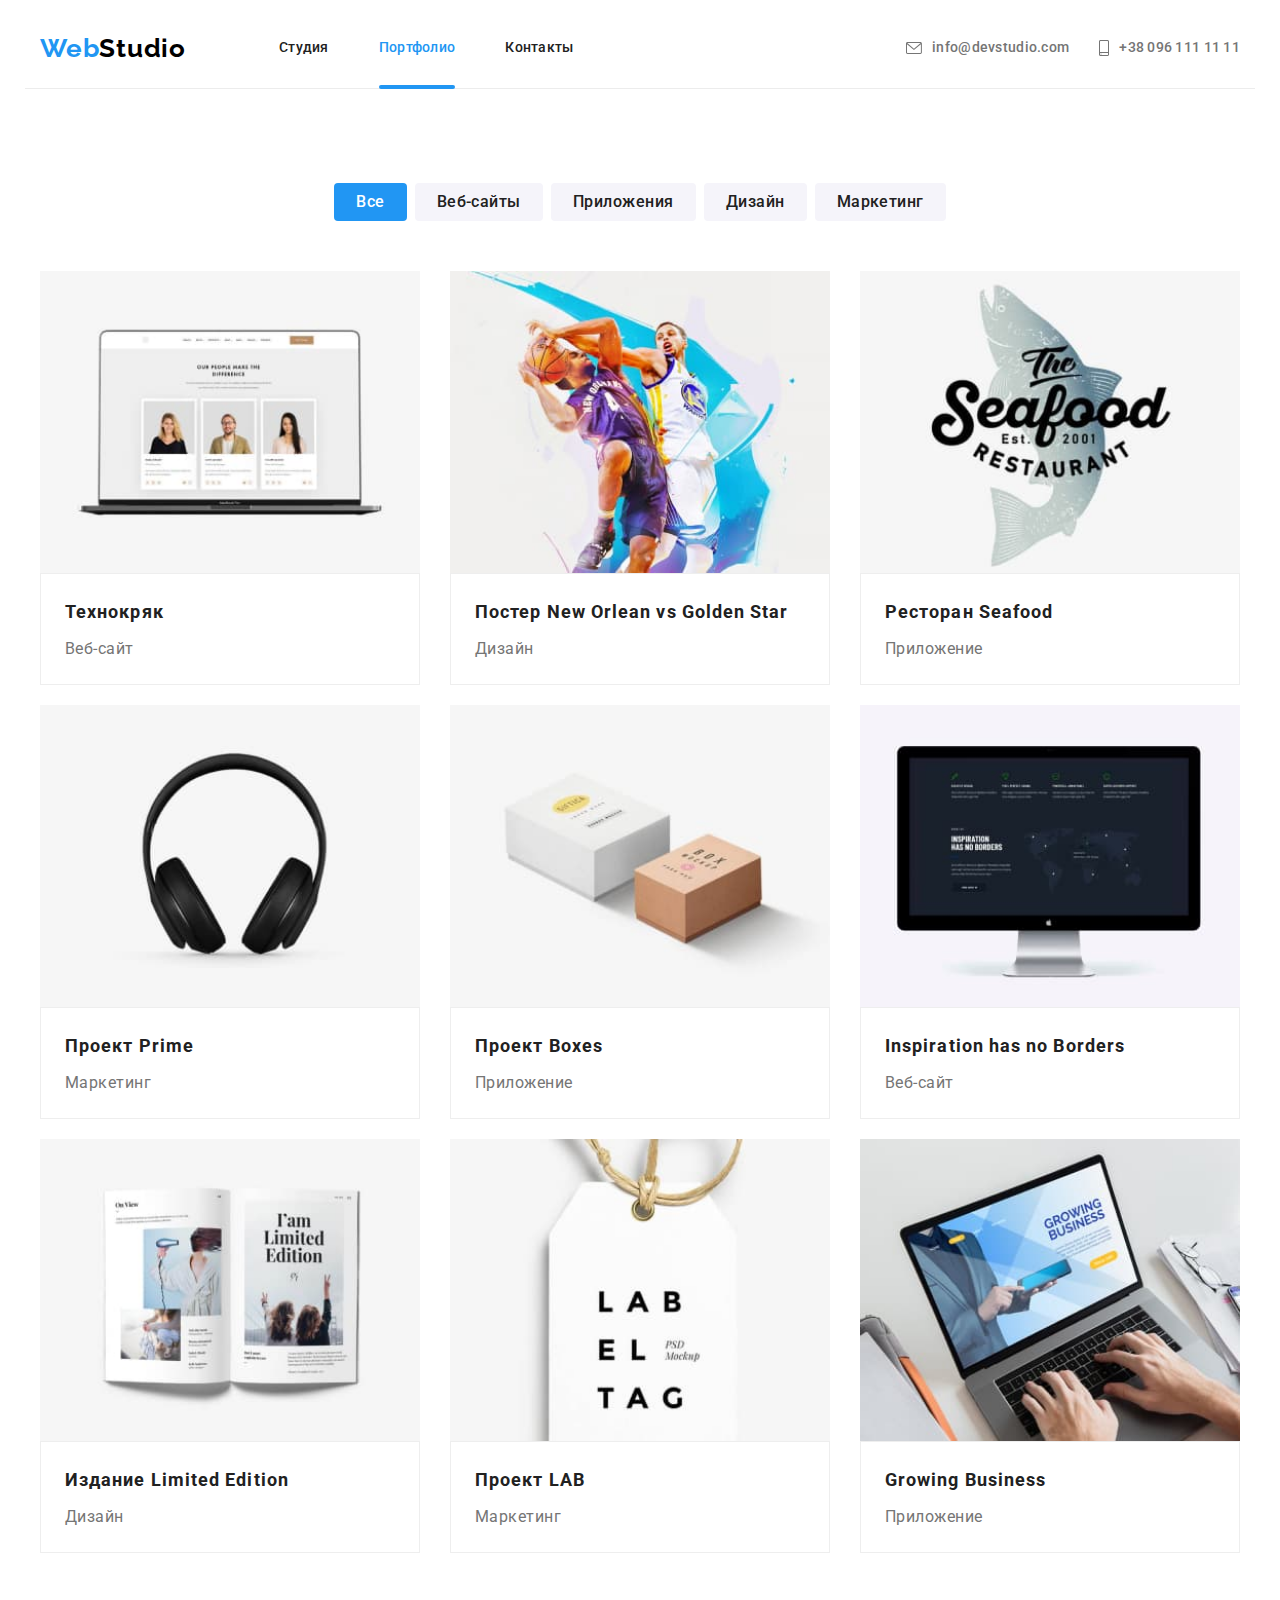
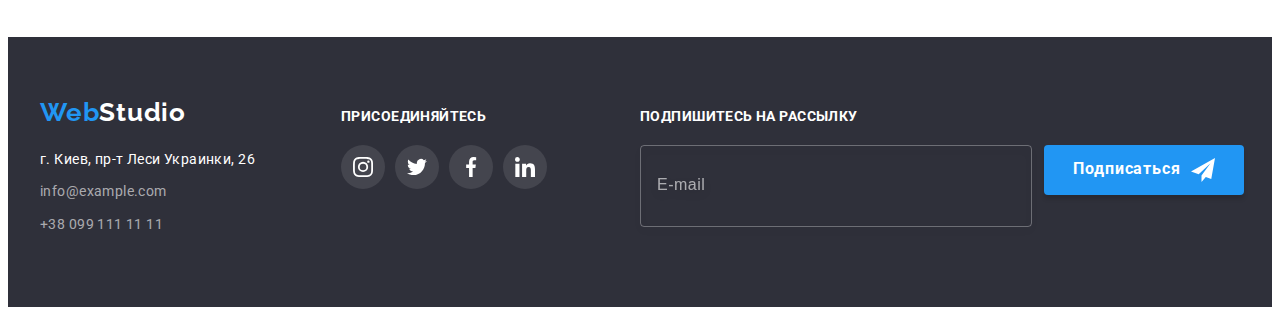
==== commit bdea03b3: "добавляет финальные правки" ====
--- a/portfolio.html
+++ b/portfolio.html
@@ -23,7 +23,7 @@
   </head>
   <body>
     <!-- -------------------Шапка сайта------------------- -->
-    <!-- <header class="header">
+    <header class="header">
       <div class="container header__nav">
         <a class="logo header-logo link" href="./index.html"
           >Web<span class="logo logo--black">Studio</span>
@@ -36,10 +36,10 @@
           >
             <use href="./images/icons.svg#icon-menu"></use>
           </svg>
-        </button> -->
-
-    <!------------------ Навигация --------------------->
-    <!-- <nav class="site-nav">
+        </button>
+
+        <!------------------ Навигация --------------------->
+        <nav class="site-nav">
           <ul class="menu-list list">
             <li class="menu-list__item">
               <a class="menu-list__link link" href="./index.html">Студия</a>
@@ -51,11 +51,11 @@
               <a class="menu-list__link link" href="">Контакты</a>
             </li>
           </ul>
-        </nav> -->
-
-    <!-------------- Контакты -------------------->
-
-    <!-- <div class="contacts">
+        </nav>
+
+        <!-------------- Контакты -------------------->
+
+        <div class="contacts">
           <ul class="contact__list list">
             <li class="contact__item">
               <a href="mailto:info@devstudio.com" class="contact__link link"
@@ -75,11 +75,11 @@
             </li>
           </ul>
         </div>
-      </div> -->
-
-    <!--------------- Мобильне меню ----------------->
-
-    <!-- <div class="mob-menu is-hidden">
+      </div>
+
+      <!--------------- Мобильне меню ----------------->
+
+      <div class="mob-menu is-hidden">
         <div class="container">
           <div class="mob-menu-top">
             <button type="button" class="menu-close-btn">
@@ -165,7 +165,7 @@
           </div>
         </div>
       </div>
-    </header> -->
+    </header>
 
     <!-------------------- Портфолио ---------------->
 
@@ -197,12 +197,41 @@
             <li class="portfolio-item">
               <a href="" class="portfolio-link">
                 <div class="portfolio-top-wrap">
-                  <img
-                    class="card-img"
-                    src="./images/portfolio-img-1.jpg"
-                    alt="Проэкт 1"
-                    width="370"
-                  />
+                  <picture>
+                    <source
+                      srcset="
+                        ./images/portfolio/card-desk-1-1x.jpg 1x,
+                        ./images/portfolio/card-desk-1-2x.jpg 2x
+                      "
+                      media="(min-width:1200px)"
+                      type="image/jpeg"
+                    />
+
+                    <source
+                      srcset="
+                        ./images/portfolio/card-tab-1-1x.jpg 1x,
+                        ./images/portfolio/card-tab-1-2x.jpg 2x
+                      "
+                      media="(min-width:768px)"
+                      type="image/jpeg"
+                    />
+
+                    <source
+                      srcset="
+                        ./images/portfolio/card-mob-1-1x.jpg 1x,
+                        ./images/portfolio/card-mob-1-2x.jpg 2x
+                      "
+                      media="(max-width:767.98px)"
+                      type="image/jpeg"
+                    />
+
+                    <img
+                      class="card-img"
+                      src="./images/portfolio/card-desk-1-1x.jpg"
+                      alt="Проэкт 1"
+                    />
+                  </picture>
+
                   <p class="portfolio-top-text">
                     Ресурс предлагает комплексные предложения с разным уровнем
                     функционала и сервисов. Все это позволит посетителю получить
@@ -219,12 +248,40 @@
             <li class="portfolio-item">
               <a href="" class="portfolio-link">
                 <div class="portfolio-top-wrap">
-                  <img
-                    class="card-img"
-                    src="./images/portfolio-img-2.jpg"
-                    alt="Проэкт 2"
-                    width="370"
-                  />
+                  <picture>
+                    <source
+                      srcset="
+                        ./images/portfolio/card-desk-2-1x.jpg 1x,
+                        ./images/portfolio/card-desk-2-2x.jpg 2x
+                      "
+                      media="(min-width:1200px)"
+                      type="image/jpeg"
+                    />
+
+                    <source
+                      srcset="
+                        ./images/portfolio/card-tab-2-1x.jpg 1x,
+                        ./images/portfolio/card-tab-2-2x.jpg 2x
+                      "
+                      media="(min-width:768px)"
+                      type="image/jpeg"
+                    />
+
+                    <source
+                      srcset="
+                        ./images/portfolio/card-mob-2-1x.jpg 1x,
+                        ./images/portfolio/card-mob-2-2x.jpg 2x
+                      "
+                      media="(max-width:767.98px)"
+                      type="image/jpeg"
+                    />
+
+                    <img
+                      class="card-img"
+                      src="./images/portfolio/card-desk-2-1x.jpg"
+                      alt="Проэкт 2"
+                    />
+                  </picture>
                   <p class="portfolio-top-text">
                     Ресурс предлагает комплексные предложения с разным уровнем
                     функционала и сервисов. Все это позволит посетителю получить
@@ -243,12 +300,40 @@
             <li class="portfolio-item">
               <a href="" class="portfolio-link">
                 <div class="portfolio-top-wrap">
-                  <img
-                    class="card-img"
-                    src="./images/portfolio-img-3.jpg"
-                    alt="Проэкт 3"
-                    width="370"
-                  />
+                  <picture>
+                    <source
+                      srcset="
+                        ./images/portfolio/card-desk-3-1x.jpg 1x,
+                        ./images/portfolio/card-desk-3-2x.jpg 2x
+                      "
+                      media="(min-width:1200px)"
+                      type="image/jpeg"
+                    />
+
+                    <source
+                      srcset="
+                        ./images/portfolio/card-tab-3-1x.jpg 1x,
+                        ./images/portfolio/card-tab-3-2x.jpg 2x
+                      "
+                      media="(min-width:768px)"
+                      type="image/jpeg"
+                    />
+
+                    <source
+                      srcset="
+                        ./images/portfolio/card-mob-3-1x.jpg 1x,
+                        ./images/portfolio/card-mob-3-2x.jpg 2x
+                      "
+                      media="(max-width:767.98px)"
+                      type="image/jpeg"
+                    />
+
+                    <img
+                      class="card-img"
+                      src="./images/portfolio/card-desk-3-1x.jpg"
+                      alt="Проэкт 3"
+                    />
+                  </picture>
                   <p class="portfolio-top-text">
                     Ресурс предлагает комплексные предложения с разным уровнем
                     функционала и сервисов. Все это позволит посетителю получить
@@ -265,12 +350,40 @@
             <li class="portfolio-item">
               <a href="" class="portfolio-link">
                 <div class="portfolio-top-wrap">
-                  <img
-                    class="card-img"
-                    src="./images/portfolio-img-4.jpg"
-                    alt="Проэкт 4"
-                    width="370"
-                  />
+                  <picture>
+                    <source
+                      srcset="
+                        ./images/portfolio/card-desk-4-1x.jpg 1x,
+                        ./images/portfolio/card-desk-4-2x.jpg 2x
+                      "
+                      media="(min-width:1200px)"
+                      type="image/jpeg"
+                    />
+
+                    <source
+                      srcset="
+                        ./images/portfolio/card-tab-4-1x.jpg 1x,
+                        ./images/portfolio/card-tab-4-2x.jpg 2x
+                      "
+                      media="(min-width:768px)"
+                      type="image/jpeg"
+                    />
+
+                    <source
+                      srcset="
+                        ./images/portfolio/card-mob-4-1x.jpg 1x,
+                        ./images/portfolio/card-mob-4-2x.jpg 2x
+                      "
+                      media="(max-width:767.98px)"
+                      type="image/jpeg"
+                    />
+
+                    <img
+                      class="card-img"
+                      src="./images/portfolio/card-desk-4-1x.jpg"
+                      alt="Проэкт 4"
+                    />
+                  </picture>
                   <p class="portfolio-top-text">
                     Ресурс предлагает комплексные предложения с разным уровнем
                     функционала и сервисов. Все это позволит посетителю получить
@@ -287,12 +400,40 @@
             <li class="portfolio-item">
               <a href="" class="portfolio-link">
                 <div class="portfolio-top-wrap">
-                  <img
-                    class="card-img"
-                    src="./images/portfolio-img-5.jpg"
-                    alt="Проэкт 5"
-                    width="370"
-                  />
+                  <picture>
+                    <source
+                      srcset="
+                        ./images/portfolio/card-desk-5-1x.jpg 1x,
+                        ./images/portfolio/card-desk-5-2x.jpg 2x
+                      "
+                      media="(min-width:1200px)"
+                      type="image/jpeg"
+                    />
+
+                    <source
+                      srcset="
+                        ./images/portfolio/card-tab-5-1x.jpg 1x,
+                        ./images/portfolio/card-tab-5-2x.jpg 2x
+                      "
+                      media="(min-width:768px)"
+                      type="image/jpeg"
+                    />
+
+                    <source
+                      srcset="
+                        ./images/portfolio/card-mob-5-1x.jpg 1x,
+                        ./images/portfolio/card-mob-5-2x.jpg 2x
+                      "
+                      media="(max-width:767.98px)"
+                      type="image/jpeg"
+                    />
+
+                    <img
+                      class="card-img"
+                      src="./images/portfolio/card-desk-5-1x.jpg"
+                      alt="Проэкт 5"
+                    />
+                  </picture>
                   <p class="portfolio-top-text">
                     Ресурс предлагает комплексные предложения с разным уровнем
                     функционала и сервисов. Все это позволит посетителю получить
@@ -309,12 +450,40 @@
             <li class="portfolio-item">
               <a href="" class="portfolio-link">
                 <div class="portfolio-top-wrap">
-                  <img
-                    class="card-img"
-                    src="./images/portfolio-img-6.jpg"
-                    alt="Проэкт 6"
-                    width="370"
-                  />
+                  <picture>
+                    <source
+                      srcset="
+                        ./images/portfolio/card-desk-6-1x.jpg 1x,
+                        ./images/portfolio/card-desk-6-2x.jpg 2x
+                      "
+                      media="(min-width:1200px)"
+                      type="image/jpeg"
+                    />
+
+                    <source
+                      srcset="
+                        ./images/portfolio/card-tab-6-1x.jpg 1x,
+                        ./images/portfolio/card-tab-6-2x.jpg 2x
+                      "
+                      media="(min-width:768px)"
+                      type="image/jpeg"
+                    />
+
+                    <source
+                      srcset="
+                        ./images/portfolio/card-mob-6-1x.jpg 1x,
+                        ./images/portfolio/card-mob-6-2x.jpg 2x
+                      "
+                      media="(max-width:767.98px)"
+                      type="image/jpeg"
+                    />
+
+                    <img
+                      class="card-img"
+                      src="./images/portfolio/card-desk-6-1x.jpg"
+                      alt="Проэкт 6"
+                    />
+                  </picture>
                   <p class="portfolio-top-text">
                     Ресурс предлагает комплексные предложения с разным уровнем
                     функционала и сервисов. Все это позволит посетителю получить
@@ -333,12 +502,40 @@
             <li class="portfolio-item">
               <a href="" class="portfolio-link">
                 <div class="portfolio-top-wrap">
-                  <img
-                    class="card-img"
-                    src="./images/portfolio-img-7.jpg"
-                    alt="Проэкт 7"
-                    width="370"
-                  />
+                  <picture>
+                    <source
+                      srcset="
+                        ./images/portfolio/card-desk-7-1x.jpg 1x,
+                        ./images/portfolio/card-desk-7-2x.jpg 2x
+                      "
+                      media="(min-width:1200px)"
+                      type="image/jpeg"
+                    />
+
+                    <source
+                      srcset="
+                        ./images/portfolio/card-tab-7-1x.jpg 1x,
+                        ./images/portfolio/card-tab-7-2x.jpg 2x
+                      "
+                      media="(min-width:768px)"
+                      type="image/jpeg"
+                    />
+
+                    <source
+                      srcset="
+                        ./images/portfolio/card-mob-7-1x.jpg 1x,
+                        ./images/portfolio/card-mob-7-2x.jpg 2x
+                      "
+                      media="(max-width:767.98px)"
+                      type="image/jpeg"
+                    />
+
+                    <img
+                      class="card-img"
+                      src="./images/portfolio/card-desk-7-1x.jpg"
+                      alt="Проэкт 7"
+                    />
+                  </picture>
                   <p class="portfolio-top-text">
                     Ресурс предлагает комплексные предложения с разным уровнем
                     функционала и сервисов. Все это позволит посетителю получить
@@ -355,12 +552,40 @@
             <li class="portfolio-item">
               <a href="" class="portfolio-link">
                 <div class="portfolio-top-wrap">
-                  <img
-                    class="card-img"
-                    src="./images/portfolio-img-8.jpg"
-                    alt="Проэкт 8"
-                    width="370"
-                  />
+                  <picture>
+                    <source
+                      srcset="
+                        ./images/portfolio/card-desk-8-1x.jpg 1x,
+                        ./images/portfolio/card-desk-8-2x.jpg 2x
+                      "
+                      media="(min-width:1200px)"
+                      type="image/jpeg"
+                    />
+
+                    <source
+                      srcset="
+                        ./images/portfolio/card-tab-8-1x.jpg 1x,
+                        ./images/portfolio/card-tab-8-2x.jpg 2x
+                      "
+                      media="(min-width:768px)"
+                      type="image/jpeg"
+                    />
+
+                    <source
+                      srcset="
+                        ./images/portfolio/card-mob-8-1x.jpg 1x,
+                        ./images/portfolio/card-mob-8-2x.jpg 2x
+                      "
+                      media="(max-width:767.98px)"
+                      type="image/jpeg"
+                    />
+
+                    <img
+                      class="card-img"
+                      src="./images/portfolio/card-desk-8-1x.jpg"
+                      alt="Проэкт 8"
+                    />
+                  </picture>
                   <p class="portfolio-top-text">
                     Ресурс предлагает комплексные предложения с разным уровнем
                     функционала и сервисов. Все это позволит посетителю получить
@@ -377,12 +602,40 @@
             <li class="portfolio-item">
               <a href="" class="portfolio-link">
                 <div class="portfolio-top-wrap">
-                  <img
-                    class="card-img"
-                    src="./images/portfolio-img-9.jpg"
-                    alt="Проэкт 9"
-                    width="370"
-                  />
+                  <picture>
+                    <source
+                      srcset="
+                        ./images/portfolio/card-desk-9-1x.jpg 1x,
+                        ./images/portfolio/card-desk-9-2x.jpg 2x
+                      "
+                      media="(min-width:1200px)"
+                      type="image/jpeg"
+                    />
+
+                    <source
+                      srcset="
+                        ./images/portfolio/card-tab-9-1x.jpg 1x,
+                        ./images/portfolio/card-tab-9-2x.jpg 2x
+                      "
+                      media="(min-width:768px)"
+                      type="image/jpeg"
+                    />
+
+                    <source
+                      srcset="
+                        ./images/portfolio/card-mob-9-1x.jpg 1x,
+                        ./images/portfolio/card-mob-9-2x.jpg 2x
+                      "
+                      media="(max-width:767.98px)"
+                      type="image/jpeg"
+                    />
+
+                    <img
+                      class="card-img"
+                      src="./images/portfolio/card-desk-9-1x.jpg"
+                      alt="Проэкт 9"
+                    />
+                  </picture>
                   <p class="portfolio-top-text">
                     Ресурс предлагает комплексные предложения с разным уровнем
                     функционала и сервисов. Все это позволит посетителю получить
@@ -401,7 +654,7 @@
     </main>
 
     <!--------------------- Подвал -------------------------->
-    <!-- <footer class="footer">
+    <footer class="footer">
       <div class="container footer-cont">
         <div class="footer-adr footer-thumb">
           <a class="logo footer-logo link" href="/"
@@ -492,7 +745,7 @@
           </form>
         </div>
       </div>
-    </footer> -->
+    </footer>
     <script src="./js/mobile-menu"></script>
   </body>
 </html>
--- a/css/main.min.css
+++ b/css/main.min.css
@@ -1,2 +1,2 @@
-:root{--main-title-color: color #212121;--main-text-color: #757575;--primary-white-color: #ffffff;--secondary-bcg-color: #f5f4fa;--accent-color: #2196f3;--hover-button: #188ce8;--timing-function: cubic-bezier(0.4, 0, 0.2, 1);--transition-duration: 250ms}.visually-hidden{position:absolute;white-space:nowrap;width:1px;height:1px;overflow:hidden;border:0;padding:0;clip:rect(0 0 0 0);-webkit-clip-path:inset(50%);clip-path:inset(50%);margin:-1px}p,h1,h2,h3,h4,h5,h6{margin:0}ul,ol{padding:0;margin:0}img{display:block;max-width:100%}body{font-family:Roboto, Tahoma, sans-serif;background-color:var(--primary-white-color);color:#212121;font-size:14px}.link{text-decoration:none}.list{list-style:none}.no-scroll{overflow:hidden}.container{padding-left:15px;padding-right:15px;margin-left:auto;margin-right:auto}@media screen and (min-width: 480px){.container{width:480px}}@media screen and (min-width: 768px){.container{width:768px}}@media screen and (min-width: 1200px){.container{width:1200px}}.logo{font-family:"Raleway", Tahoma, sans-serif;font-weight:700;letter-spacing:0.03em;color:var(--accent-color)}.logo--black{color:#000000}.logo--white{color:var(--primary-white-color)}@media screen and (max-width: 1199.98px){.logo{font-size:24px;line-height:1.17}}@media screen and (min-width: 1200px){.logo{font-size:26px;line-height:1.19}}@media screen and (max-width: 767.98px){.header-logo{padding:16px 0}}@media screen and (min-width: 768px) and (max-width: 1199.98px){.header-logo{padding:26px 0;margin-right:88px}}@media screen and (min-width: 1200px){.header-logo{margin-right:93px}}.button{border-radius:4px;border:none;min-width:200px;height:50px;font-family:inherit;color:var(--primary-white-color);background-color:var(--accent-color);font-weight:700;font-size:16px;line-height:1.9;letter-spacing:0.06em;cursor:pointer;text-align:center;-webkit-box-shadow:0px 4px 4px rgba(0,0,0,0.15);box-shadow:0px 4px 4px rgba(0,0,0,0.15);-webkit-transition:background-color var(--transition-duration) var(--timing-function);transition:background-color var(--transition-duration) var(--timing-function)}.button:hover,.button:focus{background-color:var(--hover-button);-webkit-box-shadow:0px 4px 4px rgba(0,0,0,0.15);box-shadow:0px 4px 4px rgba(0,0,0,0.15)}.section{padding:60px 0}@media screen and (min-width: 1200px){.section{padding:94px 0}}.section-title{font-size:28px;line-height:1.18;text-align:center;letter-spacing:0.03em;margin-bottom:30px;color:var(--main-title-color)}@media screen and (min-width: 1200px){.section-title{font-size:36px;line-height:1.17;margin-bottom:50px}}@media screen and (min-width: 1200px){.subscribe{margin-left:93px;text-align:left}}@media screen and (min-width: 1200px){.sub-form{display:-webkit-box;display:-ms-flexbox;display:flex}}.sub-label{margin-right:12px}.sub-email{padding:15px 16px;width:100%;max-width:450px;height:50px;left:815px;top:2787px;border:1px solid rgba(255,255,255,0.3);-webkit-filter:drop-shadow(0px 4px 4px rgba(0,0,0,0.15));filter:drop-shadow(0px 4px 4px rgba(0,0,0,0.15));border-radius:4px;background:transparent;outline:none;margin-bottom:20px}@media screen and (min-width: 1200px){.sub-email{width:358px}}.sub-email::-webkit-input-placeholder{font-size:16px;line-height:1.25;-webkit-box-align:center;align-items:center;letter-spacing:0.03em;color:rgba(255,255,255,0.6)}.sub-email:-ms-input-placeholder{font-size:16px;line-height:1.25;-ms-flex-align:center;align-items:center;letter-spacing:0.03em;color:rgba(255,255,255,0.6)}.sub-email::-ms-input-placeholder{font-size:16px;line-height:1.25;-ms-flex-align:center;align-items:center;letter-spacing:0.03em;color:rgba(255,255,255,0.6)}.sub-email::placeholder{font-size:16px;line-height:1.25;-webkit-box-align:center;-ms-flex-align:center;align-items:center;letter-spacing:0.03em;color:rgba(255,255,255,0.6)}.sub-email:focus-visible{color:var(--primary-white-color)}.sub-btn{display:-webkit-box;display:-ms-flexbox;display:flex;-webkit-box-pack:center;-ms-flex-pack:center;justify-content:center;-webkit-box-align:center;-ms-flex-align:center;align-items:center;margin:0 auto}.sub-icon{fill:var(--primary-white-color);margin-left:10px}.backdrop{position:fixed;top:0;left:0;width:100%;height:100%;z-index:5;background:rgba(0,0,0,0.2);display:-webkit-box;display:-ms-flexbox;display:flex;-webkit-box-align:center;-ms-flex-align:center;align-items:center;-webkit-box-pack:center;-ms-flex-pack:center;justify-content:center;overflow-y:scroll;opacity:1;-webkit-transition:opacity var(--transition-duration) var(--timing-function),visibility var(--transition-duration);transition:opacity var(--transition-duration) var(--timing-function),visibility var(--transition-duration)}.is-hidden{opacity:0;pointer-events:none;visibility:hidden}.modal{position:absolute;width:100%;padding:40px;background-color:var(--primary-white-color);border-radius:4px;-webkit-box-shadow:0px 1px 3px rgba(0,0,0,0.12),0px 1px 1px rgba(0,0,0,0.14),0px 2px 1px rgba(0,0,0,0.2);box-shadow:0px 1px 3px rgba(0,0,0,0.12),0px 1px 1px rgba(0,0,0,0.14),0px 2px 1px rgba(0,0,0,0.2);-webkit-transform:scale(1);transform:scale(1);-webkit-transition:-webkit-transform var(--transition-duration) var(--timing-function);transition:-webkit-transform var(--transition-duration) var(--timing-function);transition:transform var(--transition-duration) var(--timing-function);transition:transform var(--transition-duration) var(--timing-function), -webkit-transform var(--transition-duration) var(--timing-function)}.backdrop.is-hidden .modal{-webkit-transform:scale(0.1);transform:scale(0.1)}@media screen and (min-width: 450px) and (max-width: 1199px){.modal{width:450px;height:609px}}@media screen and (min-width: 1200px){.modal{width:528px;height:581px}}.modal-close-btn{display:-webkit-box;display:-ms-flexbox;display:flex;-webkit-box-pack:center;-ms-flex-pack:center;justify-content:center;-webkit-box-align:center;-ms-flex-align:center;align-items:center;position:absolute;top:8px;right:8px;width:30px;height:30px;border:1px solid rgba(0,0,0,0.1);border-radius:50%;background:var(--primary-white-color);outline:none}.modal-close-btn:hover .close-icon,.modal-close-btn:focus .close-icon{fill:var(--accent-color)}.close-icon{-webkit-transition:fill var(--transition-duration) var(--timing-function);transition:fill var(--transition-duration) var(--timing-function)}.modal-title{font-weight:700;font-size:20px;line-height:1.15;text-align:center;letter-spacing:0.03em;color:var(--main-title-color);margin-bottom:12px}.form-button{display:-webkit-box;display:-ms-flexbox;display:flex;-webkit-box-pack:center;-ms-flex-pack:center;justify-content:center;-webkit-box-align:center;-ms-flex-align:center;align-items:center;margin:0 auto}.form-field{margin-bottom:10px}.modal-input-wrap{position:relative}.form-lable{display:block;margin-bottom:4px;font-size:12px;line-height:1.17;letter-spacing:0.01em;color:var(--main-text-color)}.form-input{width:100%;height:40px;padding-left:42px;border:1px solid rgba(33,33,33,0.2);border-radius:4px;-webkit-box-sizing:border-box;box-sizing:border-box;outline:none;-webkit-transition:border var(--transition-duration) var(--timing-function);transition:border var(--transition-duration) var(--timing-function)}.form-input:focus{border-color:var(--accent-color)}.form-input:focus+.modal-icon{fill:var(--accent-color)}.form-comment{outline:none;-webkit-transition:border var(--transition-duration) var(--timing-function);transition:border var(--transition-duration) var(--timing-function)}.form-comment:focus{border-color:var(--accent-color)}.form-comment::-webkit-input-placeholder{color:rgba(117,117,117,0.5)}.form-comment:-ms-input-placeholder{color:rgba(117,117,117,0.5)}.form-comment::-ms-input-placeholder{color:rgba(117,117,117,0.5)}.form-comment::placeholder{color:rgba(117,117,117,0.5)}.modal-icon{position:absolute;left:12px;top:50%;-webkit-transform:translateY(-50%);transform:translateY(-50%);fill:var(--main-title-color);-webkit-transition:fill var(--transition-duration) var(--timing-function);transition:fill var(--transition-duration) var(--timing-function)}.comment-label{position:relative;display:block;width:100%;height:138px;margin-bottom:20px}.form-comment{position:absolute;resize:none;left:0;bottom:0;padding:12px 16px;width:100%;height:120px;border:1px solid rgba(33,33,33,0.2);border-radius:4px;-webkit-transition:border var(--transition-duration) var(--timing-function);transition:border var(--transition-duration) var(--timing-function)}.check-policy{display:-webkit-box;display:-ms-flexbox;display:flex;-webkit-box-pack:center;-ms-flex-pack:center;justify-content:center;-webkit-box-align:center;-ms-flex-align:center;align-items:center;margin-bottom:30px;font-size:14px;line-height:1.17;letter-spacing:0.03em;color:var(--main-text-color)}@media screen and (min-width: 1200px){.check-policy{font-size:14px;line-height:1.71;margin-left:12px}}.icon-mod{display:-webkit-inline-box;display:-ms-inline-flexbox;display:inline-flex;-webkit-box-align:center;-ms-flex-align:center;align-items:center;-webkit-box-pack:center;-ms-flex-pack:center;justify-content:center;width:16px;height:15px;border:2px solid #212121;border-radius:4px;margin-right:7px;-webkit-transition:background-color var(--transition-duration) var(--timing-function);transition:background-color var(--transition-duration) var(--timing-function)}.check-input:checked+.check-policy .icon-mod{background-color:var(--accent-color);border:none}.check-icon{fill:transparent;-webkit-transition:fill var(--transition-duration) var(--timing-function);transition:fill var(--transition-duration) var(--timing-function)}.check-input:checked+.check-policy .check-icon{fill:var(--primary-white-color)}.check-condition{color:var(--accent-color)}.portfolio-btn{border-radius:4px;border:none;padding:6px 22px;font-family:inherit;color:var(--main-title-color);background-color:var(--secondary-bcg-color);font-weight:500;font-size:16px;line-height:1.6;letter-spacing:0.03em;cursor:pointer;text-align:center;-webkit-transition:background-color var(--transition-duration) var(--timing-function),color var(--transition-duration) var(--timing-function),-webkit-box-shadow var(--transition-duration) var(--timing-function);transition:background-color var(--transition-duration) var(--timing-function),color var(--transition-duration) var(--timing-function),-webkit-box-shadow var(--transition-duration) var(--timing-function);transition:background-color var(--transition-duration) var(--timing-function),color var(--transition-duration) var(--timing-function),box-shadow var(--transition-duration) var(--timing-function);transition:background-color var(--transition-duration) var(--timing-function),color var(--transition-duration) var(--timing-function),box-shadow var(--transition-duration) var(--timing-function),-webkit-box-shadow var(--transition-duration) var(--timing-function)}.portfolio-btn:hover,.portfolio-btn:focus{color:var(--primary-white-color);background-color:var(--accent-color);-webkit-box-shadow:0px 3px 1px rgba(0,0,0,0.1),0px 1px 2px rgba(0,0,0,0.08),0px 2px 2px rgba(0,0,0,0.12);box-shadow:0px 3px 1px rgba(0,0,0,0.1),0px 1px 2px rgba(0,0,0,0.08),0px 2px 2px rgba(0,0,0,0.12)}.header__nav{display:-webkit-box;display:-ms-flexbox;display:flex;-webkit-box-align:center;-ms-flex-align:center;align-items:center;-webkit-box-pack:justify;-ms-flex-pack:justify;justify-content:space-between;border-bottom:1px solid #ececec}@media (max-width: 1199.98px){.header__nav{max-width:480px}}@media screen and (min-width: 768px) and (max-width: 1199.98px){.header__nav{max-width:768px}}.contacts{margin-left:auto}@media screen and (max-width: 767.98px){.site-nav,.contacts{display:none}}@media screen and (min-width: 768px){.site-nav,.contacts{display:-webkit-box;display:-ms-flexbox;display:flex}}@media screen and (min-width: 1200px){.site-nav,.contacts{display:-webkit-box;display:-ms-flexbox;display:flex}}.menu-open-btn,.menu-close-btn{display:-webkit-inline-box;display:-ms-inline-flexbox;display:inline-flex;margin:0;padding:0;border:none;background-color:transparent;cursor:pointer}.menu-open-btn:hover,.menu-open-btn:focus,.menu-open-btn:active,.menu-close-btn:hover,.menu-close-btn:focus,.menu-close-btn:active{fill:var(--accent-color)}.menu-open-btn{margin-left:auto}@media screen and (min-width: 768px){.menu-open-btn{display:none}}.menu-close-btn{display:block;margin-left:auto;margin-top:10px}@media screen and (min-width: 768px){.menu-list{display:-webkit-box;display:-ms-flexbox;display:flex}}@media screen and (min-width: 768px){.menu-list__item:not(:last-child){margin-right:50px}}.menu-list__link{display:block;padding-top:32px;padding-bottom:32px;font-weight:500;line-height:1.14;letter-spacing:0.02em;color:var(--main-title-color);cursor:pointer;-webkit-transition:color var(--transition-duration) var(--timing-function);transition:color var(--transition-duration) var(--timing-function)}.menu-list__link.current{position:relative}.menu-list__link.current::after{content:"";position:absolute;width:100%;height:4px;background-color:var(--accent-color);border-radius:2px;left:0;bottom:-1px}.menu-list__link:hover,.menu-list__link:focus{color:var(--accent-color)}.contact__list{margin-left:auto}@media screen and (min-width: 768px) and (max-width: 1199.98px){.contact__list{display:-webkit-box;display:-ms-flexbox;display:flex;-webkit-box-orient:vertical;-webkit-box-direction:normal;-ms-flex-direction:column;flex-direction:column}}@media screen and (min-width: 1200px){.contact__list{display:-webkit-box;display:-ms-flexbox;display:flex}}@media screen and (min-width: 768px) and (max-width: 1199.98px){.contact__item:not(:last-child){margin-bottom:10px}}@media screen and (min-width: 1200px){.contact__item:not(:last-child){margin-right:30px}}.contact__link{display:-webkit-inline-box;display:-ms-inline-flexbox;display:inline-flex;-webkit-box-align:center;-ms-flex-align:center;align-items:center;font-weight:500;letter-spacing:0.02em;color:var(--main-text-color);-webkit-transition:color var(--transition-duration) var(--timing-function);transition:color var(--transition-duration) var(--timing-function)}@media screen and (min-width: 768px){.contact__link{font-size:12px;line-height:1.17}}@media screen and (min-width: 1200px){.contact__link{font-weight:500;font-size:14px;line-height:1.14;padding-top:32px;padding-bottom:32px}}.contact__link:hover,.contact__link:focus{color:var(--accent-color)}.current{color:var(--accent-color)}.contact__icon{margin-right:10px;fill:var(--main-text-color)}.contact__link:hover .contact__icon,.contact__link:focus .contact__icon{fill:var(--accent-color)}@media screen and (min-width: 768px) and (max-width: 1199.98px){.mail{width:14px;height:10px}.tel{width:10px;height:14px}}.mob-menu{position:fixed;z-index:1;top:0;left:0;width:100vw;height:100vh;padding-left:25px;pointer-events:inherit;background-color:#ffffff;-webkit-transition:opacity 250ms linear, visibility 250ms linear;transition:opacity 250ms linear, visibility 250ms linear}.mob-menu .container{overflow-y:auto;display:-webkit-box;display:-ms-flexbox;display:flex;-webkit-box-orient:vertical;-webkit-box-direction:normal;-ms-flex-direction:column;flex-direction:column;height:100%;-webkit-box-pack:justify;-ms-flex-pack:justify;justify-content:space-between}.mob-menu-list__item:not(:last-child),.mob-contact__tel{display:block;margin-bottom:32px}.mob-menu-list__link{font-weight:500;font-size:40px;line-height:1.17;text-align:left;letter-spacing:0.02em;color:var(--main-title-color)}.mob-menu-list__link:hover,.mob-menu-list__link:focus,.mob-menu-list__link:active{color:var(--accent-color)}.mob-contact{margin-bottom:64px}.mob-contact__tel{font-weight:500;font-size:34px;line-height:1.18;letter-spacing:0.02em;color:var(--accent-color)}.mob-contact__mail{font-weight:500;font-size:24px;line-height:1.17;letter-spacing:0.02em;color:var(--main-text-color)}.mob-soc__list{display:-webkit-box;display:-ms-flexbox;display:flex;-ms-flex-wrap:wrap;flex-wrap:wrap;margin-bottom:48px}.mob-soc__link{font-weight:500;font-size:18px;line-height:1.22;letter-spacing:0.02em;color:var(--accent-color)}.mob-soc__item:not(:last-child){padding-right:10px;border-right:1px solid rgba(33,33,33,0.2)}.mob-soc__item:not(:first-child){padding-left:10px}.hero{padding-top:118px;padding-bottom:118px;margin-right:auto;margin-left:auto;max-width:1600px;text-align:center;background-image:-webkit-gradient(linear, left top, left bottom, from(rgba(47,48,58,0.4)), to(rgba(47,48,58,0.4))),url(../images/hero-mob.jpg);background-image:linear-gradient(rgba(47,48,58,0.4), rgba(47,48,58,0.4)),url(../images/hero-mob.jpg);background-color:#2f303a;background-repeat:no-repeat;background-position:center;background-size:cover}@media (min-device-pixel-ratio: 2), (-webkit-min-device-pixel-ratio: 2), (min-resolution: 192dpi), (min-resolution: 2dppx){.hero{background-image:-webkit-gradient(linear, left top, left bottom, from(rgba(47,48,58,0.4)), to(rgba(47,48,58,0.4))),url(../images/hero-mob-2x.jpg);background-image:linear-gradient(rgba(47,48,58,0.4), rgba(47,48,58,0.4)),url(../images/hero-mob-2x.jpg)}}@media screen and (min-width: 768px) and (max-width: 1199.98px){.hero{background-image:-webkit-gradient(linear, left top, left bottom, from(rgba(47,48,58,0.4)), to(rgba(47,48,58,0.4))),url(../images/hero-tab.jpg);background-image:linear-gradient(rgba(47,48,58,0.4), rgba(47,48,58,0.4)),url(../images/hero-tab.jpg)}}@media screen and (min-width: 768px) and (max-width: 1199.98px) and (min-device-pixel-ratio: 2), screen and (min-width: 768px) and (max-width: 1199.98px) and (-webkit-min-device-pixel-ratio: 2), screen and (min-width: 768px) and (max-width: 1199.98px) and (min-resolution: 192dpi), screen and (min-width: 768px) and (max-width: 1199.98px) and (min-resolution: 2dppx){.hero{background-image:-webkit-gradient(linear, left top, left bottom, from(rgba(47,48,58,0.4)), to(rgba(47,48,58,0.4))),url(../images/hero-tab-2x.jpg);background-image:linear-gradient(rgba(47,48,58,0.4), rgba(47,48,58,0.4)),url(../images/hero-tab-2x.jpg)}}@media screen and (min-width: 1200px){.hero{padding-top:200px;padding-bottom:200px;background-image:-webkit-gradient(linear, left top, left bottom, from(rgba(47,48,58,0.4)), to(rgba(47,48,58,0.4))),url(../images/hero-desk.jpg);background-image:linear-gradient(rgba(47,48,58,0.4), rgba(47,48,58,0.4)),url(../images/hero-desk.jpg)}}@media screen and (min-width: 1200px) and (min-device-pixel-ratio: 2), screen and (min-width: 1200px) and (-webkit-min-device-pixel-ratio: 2), screen and (min-width: 1200px) and (min-resolution: 192dpi), screen and (min-width: 1200px) and (min-resolution: 2dppx){.hero{background-image:-webkit-gradient(linear, left top, left bottom, from(rgba(47,48,58,0.4)), to(rgba(47,48,58,0.4))),url(../images/hero-desk-2x.jpg);background-image:linear-gradient(rgba(47,48,58,0.4), rgba(47,48,58,0.4)),url(../images/hero-desk-2x.jpg)}}.hero__title{margin-bottom:30px;max-width:360px;margin-left:auto;margin-right:auto;font-weight:900;font-size:26px;line-height:1.6;text-align:center;letter-spacing:0.06em;text-transform:uppercase;color:#ffffff}@media screen and (min-width: 1200px){.hero__title{max-width:696px;font-size:44px;line-height:1.36}}.features-list{margin-bottom:-30px}@media screen and (min-width: 768px){.features-list{display:-webkit-box;display:-ms-flexbox;display:flex;-ms-flex-wrap:wrap;flex-wrap:wrap;-webkit-box-pack:center;-ms-flex-pack:center;justify-content:center;margin-left:-30px}}.features-list__item{min-width:270px;text-align:left;margin-bottom:30px}@media screen and (min-width: 768px){.features-list__item{width:calc((100% - 60px) / 2);margin-left:30px}}@media screen and (min-width: 1200px){.features-list__item{width:calc((100% - 120px) / 4);margin-left:30px}}.features-list__icon{display:-webkit-inline-box;display:-ms-inline-flexbox;display:inline-flex;-webkit-box-pack:center;-ms-flex-pack:center;justify-content:center;-webkit-box-align:center;-ms-flex-align:center;align-items:center;width:100%;height:120px;margin-bottom:30px;border:none;border-radius:4px;background-color:var(--secondary-bcg-color)}.features-list__title{margin-bottom:10px;font-size:14px;line-height:1.14;letter-spacing:0.03em;text-transform:uppercase;text-align:center;color:var(--main-title-color)}@media screen and (min-width: 768px){.features-list__title{text-align:left}}.features-list__text{line-height:1.7;letter-spacing:0.03em;color:var(--main-text-color)}.section-work{padding-top:0}@media screen and (max-width: 1199px){.section-work{display:none}}.work{display:-webkit-box;display:-ms-flexbox;display:flex;margin-left:-30px}.work__item{-ms-flex-preferred-size:calc((100% - 90px) / 3);flex-basis:calc((100% - 90px) / 3);margin-left:30px}.work__box{position:relative}.work__text{position:absolute;bottom:0;display:-webkit-box;display:-ms-flexbox;display:flex;-webkit-box-pack:center;-ms-flex-pack:center;justify-content:center;-webkit-box-align:center;-ms-flex-align:center;align-items:center;width:100%;height:70px;font-weight:700;line-height:1.14;letter-spacing:0.03em;text-transform:uppercase;color:var(--primary-white-color);background:rgba(47,48,58,0.8)}.staff{background-color:var(--secondary-bcg-color)}.section-staff-list{margin-bottom:-30px}@media screen and (min-width: 768px){.section-staff-list{display:-webkit-box;display:-ms-flexbox;display:flex;-ms-flex-wrap:wrap;flex-wrap:wrap;-webkit-box-pack:center;-ms-flex-pack:center;justify-content:center;margin-left:-30px}}.staff-list-item{margin-bottom:30px;background:var(--primary-white-color);-webkit-box-shadow:0px 1px 3px rgba(0,0,0,0.12),0px 1px 1px rgba(0,0,0,0.14),0px 2px 1px rgba(0,0,0,0.2);box-shadow:0px 1px 3px rgba(0,0,0,0.12),0px 1px 1px rgba(0,0,0,0.14),0px 2px 1px rgba(0,0,0,0.2);border-radius:0px 0px 4px 4px}@media screen and (min-width: 768px){.staff-list-item{-ms-flex-preferred-size:calc((100% - 60px) / 2);flex-basis:calc((100% - 60px) / 2);margin-left:30px}}@media screen and (min-width: 1200px){.staff-list-item{-ms-flex-preferred-size:calc((100% - 120px) / 4);flex-basis:calc((100% - 120px) / 4)}}.card-img{width:100%}.staff-title{margin-bottom:10px;font-weight:500;font-size:16px;line-height:1.19;letter-spacing:0.03em;color:var(--main-title-color)}.staff-box{padding-top:30px;padding-bottom:30px;text-align:center}.staff-text{font-size:16px;line-height:1.19;text-align:center;letter-spacing:0.03em;color:var(--main-text-color);margin-bottom:16px}.staff-soc-list{display:-webkit-box;display:-ms-flexbox;display:flex;-webkit-box-pack:center;-ms-flex-pack:center;justify-content:center}.staff-soc-link{display:-webkit-box;display:-ms-flexbox;display:flex;-webkit-box-pack:center;-ms-flex-pack:center;justify-content:center;-webkit-box-align:center;-ms-flex-align:center;align-items:center;width:44px;height:44px;background-color:var(--primary-white-color);border-radius:50%;-webkit-transition:background-color var(--transition-duration) var(--timing-function);transition:background-color var(--transition-duration) var(--timing-function)}.staff-soc-link:hover,.staff-soc-link:focus{background-color:var(--accent-color)}.staff-soc-icon{fill:#afb1b8;-webkit-transition:fill var(--transition-duration) var(--timing-function);transition:fill var(--transition-duration) var(--timing-function)}.staff-soc-link:hover .staff-soc-icon,.staff-soc-link:focus .staff-soc-icon{fill:var(--primary-white-color)}.staff-soc-item+.staff-soc-item{margin-left:10px}.clients-list{display:-webkit-box;display:-ms-flexbox;display:flex;-ms-flex-wrap:wrap;flex-wrap:wrap;-webkit-box-pack:center;-ms-flex-pack:center;justify-content:center;margin-left:-15px;margin-right:-15px}.clients-item{margin-left:15px;margin-right:15px}@media screen and (max-width: 768px){.clients-item{width:calc((100% - 60px) / 2)}.clients-item:nth-last-of-type(n+3){margin-bottom:30px}}@media screen and (min-width: 768px){.clients-item{width:calc((100% - 90px) / 3)}.clients-item:nth-last-of-type(n+4){margin-bottom:30px}}@media screen and (min-width: 1200px){.clients-item{width:calc((100% - 180px) / 6)}}.clients-link{display:-webkit-box;display:-ms-flexbox;display:flex;-webkit-box-pack:center;-ms-flex-pack:center;justify-content:center;-webkit-box-align:center;-ms-flex-align:center;align-items:center;width:100%;height:92px;border:1px solid #afb1b8;-webkit-box-sizing:border-box;box-sizing:border-box;border-radius:4px;-webkit-transition:border var(--transition-duration) var(--timing-function);transition:border var(--transition-duration) var(--timing-function)}.clients-link:hover,.clients-link:focus{border:1px solid var(--accent-color)}.clients-icon{fill:#afb1b8;-webkit-transition:fill var(--transition-duration) var(--timing-function);transition:fill var(--transition-duration) var(--timing-function)}.clients-link:hover .clients-icon,.clients-link:focus .clients-icon{fill:var(--accent-color)}.footer{background-color:#2f303a;padding-top:60px;padding-bottom:60px}.footer-cont{text-align:center;-webkit-box-align:baseline;-ms-flex-align:baseline;align-items:baseline;-ms-flex-wrap:nowrap;flex-wrap:nowrap}@media screen and (min-width: 768px) and (max-width: 1199.98px){.footer-cont{display:-webkit-box;display:-ms-flexbox;display:flex;-ms-flex-wrap:wrap;flex-wrap:wrap;-webkit-box-pack:justify;-ms-flex-pack:justify;justify-content:space-between}}@media screen and (min-width: 1200px){.footer-cont{display:-webkit-box;display:-ms-flexbox;display:flex}}@media screen and (max-width: 1199px){.footer-thumb:not(:last-child){margin-bottom:60px}}@media screen and (min-width: 768px) and (max-width: 1199.98px){.footer-thumb:not(:last-child){width:calc(50%)}}.footer-thumb:last-child{width:calc(100%)}@media screen and (min-width: 1200px){.footer-adr{min-width:231px;text-align:left}}.footer-logo{display:inline-block;margin-bottom:20px}.footer-list li+li{margin-top:8px}@media screen and (min-width: 1200px){.footer-list li+li{margin-top:9px}}.footer-adress{line-height:1.71;letter-spacing:0.03em;color:var(--primary-white-color);font-style:normal}.footer-contact{line-height:1.71;letter-spacing:0.03em;color:rgba(255,255,255,0.6);font-style:normal;-webkit-transition:color var(--transition-duration) var(--timing-function);transition:color var(--transition-duration) var(--timing-function)}.footer-contact:hover,.footer-contact:focus{color:var(--accent-color)}@media screen and (min-width: 1200px){.footer-social{margin-left:70px;text-align:left}}.footer-soc-title{font-size:14px;line-height:1.14;letter-spacing:0.03em;text-transform:uppercase;color:#ffffff;margin-bottom:20px;margin-top:60px}@media screen and (min-width: 768px){.footer-soc-title{margin-top:0}}.footer-soc-list{display:-webkit-box;display:-ms-flexbox;display:flex;-webkit-box-pack:center;-ms-flex-pack:center;justify-content:center;-webkit-box-align:center;-ms-flex-align:center;align-items:center}.footer-soc-item+.footer-soc-item{margin-left:10px}.footer-soc-link{display:-webkit-box;display:-ms-flexbox;display:flex;-webkit-box-pack:center;-ms-flex-pack:center;justify-content:center;-webkit-box-align:center;-ms-flex-align:center;align-items:center;width:44px;height:44px;background-color:rgba(255,255,255,0.1);border-radius:50%;-webkit-transition:background-color var(--transition-duration) var(--timing-function);transition:background-color var(--transition-duration) var(--timing-function)}.footer-soc-link:hover,.footer-soc-link:focus{background-color:var(--accent-color)}.footer-soc-icon{fill:var(--primary-white-color)}.current-filter{background-color:var(--accent-color);color:var(--primary-white-color)}.portfolio-filter{display:-webkit-box;display:-ms-flexbox;display:flex}@media screen and (max-width: 767.98px){.portfolio-filter{-ms-flex-wrap:wrap;flex-wrap:wrap;margin-bottom:40px;-webkit-box-pack:start;-ms-flex-pack:start;justify-content:flex-start}}@media screen and (min-width: 768px){.portfolio-filter{margin-bottom:30px;-webkit-box-pack:center;-ms-flex-pack:center;justify-content:center}}@media screen and (min-width: 1200px){.portfolio-filter{margin-bottom:50px}}.port-filter-item:not(:last-child){margin-right:8px}@media screen and (max-width: 767.98px){.port-filter-item:nth-child(-n+3){margin-bottom:15px}}@media screen and (min-width: 768px){.portfolio-list{display:-webkit-box;display:-ms-flexbox;display:flex;-ms-flex-wrap:wrap;flex-wrap:wrap;margin-left:-30px;margin-top:-30px}}@media screen and (max-width: 767.98px){.portfolio-item{max-width:450px}.portfolio-item:not(:last-child){margin-bottom:30px}}@media screen and (min-width: 768px){.portfolio-item{-ms-flex-preferred-size:calc((100% - 60px) / 2);flex-basis:calc((100% - 60px) / 2);margin-left:30px;margin-top:30px;width:354px}}@media screen and (min-width: 1200px){.portfolio-item{-ms-flex-preferred-size:calc((100% - 90px) / 3);flex-basis:calc((100% - 90px) / 3);margin-left:30px;margin-top:30px;width:370px;height:404px}}.portfolio-link{-webkit-transition:-webkit-box-shadow var(--transition-duration) var(--timing-function);transition:-webkit-box-shadow var(--transition-duration) var(--timing-function);transition:box-shadow var(--transition-duration) var(--timing-function);transition:box-shadow var(--transition-duration) var(--timing-function), -webkit-box-shadow var(--transition-duration) var(--timing-function)}.portfolio-link:hover,.portfolio-link:focus{-webkit-box-shadow:0px 4px 4px rgba(0,0,0,0.25),0px 1px 1px rgba(0,0,0,0.12),0px 4px 4px rgba(0,0,0,0.06);box-shadow:0px 4px 4px rgba(0,0,0,0.25),0px 1px 1px rgba(0,0,0,0.12),0px 4px 4px rgba(0,0,0,0.06)}.portfolio-link{display:block;text-decoration:none;color:var(--main-title-color)}.portfolio-top-wrap{position:relative;overflow:hidden}.portfolio-top-text{position:absolute;top:0;background:rgba(33,150,243,0.9);padding:63px 24px;height:100%;font-size:18px;line-height:1.56;letter-spacing:0.03em;color:#ffffff;-webkit-transform:translateY(101%);transform:translateY(101%);-webkit-transition:-webkit-transform var(--transition-duration) var(--timing-function);transition:-webkit-transform var(--transition-duration) var(--timing-function);transition:transform var(--transition-duration) var(--timing-function);transition:transform var(--transition-duration) var(--timing-function), -webkit-transform var(--transition-duration) var(--timing-function)}@media screen and (min-width: 480px){.portfolio-top-text{padding:77px 24px}}.portfolio-link:hover .portfolio-top-text,.portfolio-link:focus .portfolio-top-text{-webkit-transform:translateY(0%);transform:translateY(0%)}.text-box{padding:20px 24px;background-color:var(--primary-white-color);border:1px solid #eeeeee}.portfolio-title{margin-bottom:4px;font-size:18px;line-height:2;letter-spacing:0.06em}.portfolio-direction{font-size:16px;line-height:1.9;letter-spacing:0.03em;color:var(--main-text-color)}@media screen and (min-width: 768px) and (max-width: 1199.98px){.first{padding:20px 24px 56px 24px}}
+:root{--main-title-color: color #212121;--main-text-color: #757575;--primary-white-color: #ffffff;--secondary-bcg-color: #f5f4fa;--accent-color: #2196f3;--hover-button: #188ce8;--timing-function: cubic-bezier(0.4, 0, 0.2, 1);--transition-duration: 250ms}.visually-hidden{position:absolute;white-space:nowrap;width:1px;height:1px;overflow:hidden;border:0;padding:0;clip:rect(0 0 0 0);-webkit-clip-path:inset(50%);clip-path:inset(50%);margin:-1px}p,h1,h2,h3,h4,h5,h6{margin:0}ul,ol{padding:0;margin:0}img{display:block;max-width:100%}body{font-family:Roboto, Tahoma, sans-serif;background-color:var(--primary-white-color);color:#212121;font-size:14px}.link{text-decoration:none}.list{list-style:none}.no-scroll{overflow:hidden}.container{padding-left:15px;padding-right:15px;margin-left:auto;margin-right:auto}@media screen and (min-width: 480px){.container{width:480px}}@media screen and (min-width: 768px){.container{width:768px}}@media screen and (min-width: 1200px){.container{width:1200px}}.logo{font-family:"Raleway", Tahoma, sans-serif;font-weight:700;letter-spacing:0.03em;color:var(--accent-color)}.logo--black{color:#000000}.logo--white{color:var(--primary-white-color)}@media screen and (max-width: 1199.98px){.logo{font-size:24px;line-height:1.17}}@media screen and (min-width: 1200px){.logo{font-size:26px;line-height:1.19}}@media screen and (max-width: 767.98px){.header-logo{padding:16px 0}}@media screen and (min-width: 768px) and (max-width: 1199.98px){.header-logo{padding:26px 0;margin-right:88px}}@media screen and (min-width: 1200px){.header-logo{margin-right:93px}}.button{border-radius:4px;border:none;min-width:200px;height:50px;font-family:inherit;color:var(--primary-white-color);background-color:var(--accent-color);font-weight:700;font-size:16px;line-height:1.9;letter-spacing:0.06em;cursor:pointer;text-align:center;-webkit-box-shadow:0px 4px 4px rgba(0,0,0,0.15);box-shadow:0px 4px 4px rgba(0,0,0,0.15);-webkit-transition:background-color var(--transition-duration) var(--timing-function);transition:background-color var(--transition-duration) var(--timing-function)}.button:hover,.button:focus{background-color:var(--hover-button);-webkit-box-shadow:0px 4px 4px rgba(0,0,0,0.15);box-shadow:0px 4px 4px rgba(0,0,0,0.15)}.section{padding:60px 0}@media screen and (min-width: 1200px){.section{padding:94px 0}}.section-title{font-size:28px;line-height:1.18;text-align:center;letter-spacing:0.03em;margin-bottom:30px;color:var(--main-title-color)}@media screen and (min-width: 1200px){.section-title{font-size:36px;line-height:1.17;margin-bottom:50px}}@media screen and (min-width: 1200px){.subscribe{margin-left:93px;text-align:left}}@media screen and (min-width: 1200px){.sub-form{display:-webkit-box;display:-ms-flexbox;display:flex}}.sub-label{margin-right:12px}.sub-email{padding:15px 16px;width:100%;max-width:450px;height:50px;left:815px;top:2787px;border:1px solid rgba(255,255,255,0.3);-webkit-filter:drop-shadow(0px 4px 4px rgba(0,0,0,0.15));filter:drop-shadow(0px 4px 4px rgba(0,0,0,0.15));border-radius:4px;background:transparent;outline:none;margin-bottom:20px}@media screen and (min-width: 1200px){.sub-email{width:358px}}.sub-email::-webkit-input-placeholder{font-size:16px;line-height:1.25;-webkit-box-align:center;align-items:center;letter-spacing:0.03em;color:rgba(255,255,255,0.6)}.sub-email:-ms-input-placeholder{font-size:16px;line-height:1.25;-ms-flex-align:center;align-items:center;letter-spacing:0.03em;color:rgba(255,255,255,0.6)}.sub-email::-ms-input-placeholder{font-size:16px;line-height:1.25;-ms-flex-align:center;align-items:center;letter-spacing:0.03em;color:rgba(255,255,255,0.6)}.sub-email::placeholder{font-size:16px;line-height:1.25;-webkit-box-align:center;-ms-flex-align:center;align-items:center;letter-spacing:0.03em;color:rgba(255,255,255,0.6)}.sub-email:focus-visible{color:var(--primary-white-color)}.sub-btn{display:-webkit-box;display:-ms-flexbox;display:flex;-webkit-box-pack:center;-ms-flex-pack:center;justify-content:center;-webkit-box-align:center;-ms-flex-align:center;align-items:center;margin:0 auto}.sub-icon{fill:var(--primary-white-color);margin-left:10px}.backdrop{position:fixed;top:0;left:0;width:100%;height:100%;z-index:5;background:rgba(0,0,0,0.2);display:-webkit-box;display:-ms-flexbox;display:flex;-webkit-box-align:center;-ms-flex-align:center;align-items:center;-webkit-box-pack:center;-ms-flex-pack:center;justify-content:center;overflow-y:scroll;opacity:1;-webkit-transition:opacity var(--transition-duration) var(--timing-function),visibility var(--transition-duration);transition:opacity var(--transition-duration) var(--timing-function),visibility var(--transition-duration)}.is-hidden{opacity:0;pointer-events:none;visibility:hidden}.modal{position:absolute;width:100%;padding:40px;background-color:var(--primary-white-color);border-radius:4px;-webkit-box-shadow:0px 1px 3px rgba(0,0,0,0.12),0px 1px 1px rgba(0,0,0,0.14),0px 2px 1px rgba(0,0,0,0.2);box-shadow:0px 1px 3px rgba(0,0,0,0.12),0px 1px 1px rgba(0,0,0,0.14),0px 2px 1px rgba(0,0,0,0.2);-webkit-transform:scale(1);transform:scale(1);-webkit-transition:-webkit-transform var(--transition-duration) var(--timing-function);transition:-webkit-transform var(--transition-duration) var(--timing-function);transition:transform var(--transition-duration) var(--timing-function);transition:transform var(--transition-duration) var(--timing-function), -webkit-transform var(--transition-duration) var(--timing-function)}.backdrop.is-hidden .modal{-webkit-transform:scale(0.1);transform:scale(0.1)}@media screen and (min-width: 450px) and (max-width: 1199.98px){.modal{width:450px;height:609px}}@media screen and (min-width: 1200px){.modal{width:528px;height:581px}}.modal-close-btn{display:-webkit-box;display:-ms-flexbox;display:flex;-webkit-box-pack:center;-ms-flex-pack:center;justify-content:center;-webkit-box-align:center;-ms-flex-align:center;align-items:center;position:absolute;top:8px;right:8px;width:30px;height:30px;border:1px solid rgba(0,0,0,0.1);border-radius:50%;background:var(--primary-white-color);outline:none}.modal-close-btn:hover .close-icon,.modal-close-btn:focus .close-icon{fill:var(--accent-color)}.close-icon{-webkit-transition:fill var(--transition-duration) var(--timing-function);transition:fill var(--transition-duration) var(--timing-function)}.modal-title{font-weight:700;font-size:20px;line-height:1.15;text-align:center;letter-spacing:0.03em;color:var(--main-title-color);margin-bottom:12px}.form-button{display:-webkit-box;display:-ms-flexbox;display:flex;-webkit-box-pack:center;-ms-flex-pack:center;justify-content:center;-webkit-box-align:center;-ms-flex-align:center;align-items:center;margin:0 auto}.form-field{margin-bottom:10px}.modal-input-wrap{position:relative}.form-lable{display:block;margin-bottom:4px;font-size:12px;line-height:1.17;letter-spacing:0.01em;color:var(--main-text-color)}.form-input{width:100%;height:40px;padding-left:42px;border:1px solid rgba(33,33,33,0.2);border-radius:4px;-webkit-box-sizing:border-box;box-sizing:border-box;outline:none;-webkit-transition:border var(--transition-duration) var(--timing-function);transition:border var(--transition-duration) var(--timing-function)}.form-input:focus{border-color:var(--accent-color)}.form-input:focus+.modal-icon{fill:var(--accent-color)}.form-comment{outline:none;-webkit-transition:border var(--transition-duration) var(--timing-function);transition:border var(--transition-duration) var(--timing-function)}.form-comment:focus{border-color:var(--accent-color)}.form-comment::-webkit-input-placeholder{color:rgba(117,117,117,0.5)}.form-comment:-ms-input-placeholder{color:rgba(117,117,117,0.5)}.form-comment::-ms-input-placeholder{color:rgba(117,117,117,0.5)}.form-comment::placeholder{color:rgba(117,117,117,0.5)}.modal-icon{position:absolute;left:12px;top:50%;-webkit-transform:translateY(-50%);transform:translateY(-50%);fill:var(--main-title-color);-webkit-transition:fill var(--transition-duration) var(--timing-function);transition:fill var(--transition-duration) var(--timing-function)}.comment-label{position:relative;display:block;width:100%;height:138px;margin-bottom:20px}.form-comment{position:absolute;resize:none;left:0;bottom:0;padding:12px 16px;width:100%;height:120px;border:1px solid rgba(33,33,33,0.2);border-radius:4px;-webkit-transition:border var(--transition-duration) var(--timing-function);transition:border var(--transition-duration) var(--timing-function)}.check-policy{display:-webkit-box;display:-ms-flexbox;display:flex;-webkit-box-pack:center;-ms-flex-pack:center;justify-content:center;-webkit-box-align:center;-ms-flex-align:center;align-items:center;margin-bottom:30px;font-size:14px;line-height:1.17;letter-spacing:0.03em;color:var(--main-text-color)}@media screen and (min-width: 1200px){.check-policy{font-size:14px;line-height:1.71;margin-left:12px}}.icon-mod{display:-webkit-inline-box;display:-ms-inline-flexbox;display:inline-flex;-webkit-box-align:center;-ms-flex-align:center;align-items:center;-webkit-box-pack:center;-ms-flex-pack:center;justify-content:center;width:16px;height:15px;border:2px solid #212121;border-radius:4px;margin-right:7px;-webkit-transition:background-color var(--transition-duration) var(--timing-function);transition:background-color var(--transition-duration) var(--timing-function)}.check-input:checked+.check-policy .icon-mod{background-color:var(--accent-color);border:none}.check-icon{fill:transparent;-webkit-transition:fill var(--transition-duration) var(--timing-function);transition:fill var(--transition-duration) var(--timing-function)}.check-input:checked+.check-policy .check-icon{fill:var(--primary-white-color)}.check-condition{color:var(--accent-color)}.portfolio-btn{border-radius:4px;border:none;padding:6px 22px;font-family:inherit;color:var(--main-title-color);background-color:var(--secondary-bcg-color);font-weight:500;font-size:16px;line-height:1.6;letter-spacing:0.03em;cursor:pointer;text-align:center;-webkit-transition:background-color var(--transition-duration) var(--timing-function),color var(--transition-duration) var(--timing-function),-webkit-box-shadow var(--transition-duration) var(--timing-function);transition:background-color var(--transition-duration) var(--timing-function),color var(--transition-duration) var(--timing-function),-webkit-box-shadow var(--transition-duration) var(--timing-function);transition:background-color var(--transition-duration) var(--timing-function),color var(--transition-duration) var(--timing-function),box-shadow var(--transition-duration) var(--timing-function);transition:background-color var(--transition-duration) var(--timing-function),color var(--transition-duration) var(--timing-function),box-shadow var(--transition-duration) var(--timing-function),-webkit-box-shadow var(--transition-duration) var(--timing-function)}.portfolio-btn:hover,.portfolio-btn:focus{color:var(--primary-white-color);background-color:var(--accent-color);-webkit-box-shadow:0px 3px 1px rgba(0,0,0,0.1),0px 1px 2px rgba(0,0,0,0.08),0px 2px 2px rgba(0,0,0,0.12);box-shadow:0px 3px 1px rgba(0,0,0,0.1),0px 1px 2px rgba(0,0,0,0.08),0px 2px 2px rgba(0,0,0,0.12)}.header__nav{display:-webkit-box;display:-ms-flexbox;display:flex;-webkit-box-align:center;-ms-flex-align:center;align-items:center;-webkit-box-pack:justify;-ms-flex-pack:justify;justify-content:space-between;border-bottom:1px solid #ececec}@media (max-width: 1199.98px){.header__nav{max-width:480px}}@media screen and (min-width: 768px) and (max-width: 1199.98px){.header__nav{max-width:768px}}.contacts{margin-left:auto}@media screen and (max-width: 767.98px){.site-nav,.contacts{display:none}}@media screen and (min-width: 768px){.site-nav,.contacts{display:-webkit-box;display:-ms-flexbox;display:flex}}@media screen and (min-width: 1200px){.site-nav,.contacts{display:-webkit-box;display:-ms-flexbox;display:flex}}.menu-open-btn,.menu-close-btn{display:-webkit-inline-box;display:-ms-inline-flexbox;display:inline-flex;margin:0;padding:0;border:none;background-color:transparent;cursor:pointer}.menu-open-btn:hover,.menu-open-btn:focus,.menu-open-btn:active,.menu-close-btn:hover,.menu-close-btn:focus,.menu-close-btn:active{fill:var(--accent-color)}.menu-open-btn{margin-left:auto}@media screen and (min-width: 768px){.menu-open-btn{display:none}}.menu-close-btn{display:block;margin-left:auto;margin-top:10px}@media screen and (min-width: 768px){.menu-list{display:-webkit-box;display:-ms-flexbox;display:flex}}@media screen and (min-width: 768px){.menu-list__item:not(:last-child){margin-right:50px}}.menu-list__link{display:block;padding-top:32px;padding-bottom:32px;font-weight:500;line-height:1.14;letter-spacing:0.02em;color:var(--main-title-color);cursor:pointer;-webkit-transition:color var(--transition-duration) var(--timing-function);transition:color var(--transition-duration) var(--timing-function)}.menu-list__link.current{position:relative}.menu-list__link.current::after{content:"";position:absolute;width:100%;height:4px;background-color:var(--accent-color);border-radius:2px;left:0;bottom:-1px}.menu-list__link:hover,.menu-list__link:focus{color:var(--accent-color)}.contact__list{margin-left:auto}@media screen and (min-width: 768px) and (max-width: 1199.98px){.contact__list{display:-webkit-box;display:-ms-flexbox;display:flex;-webkit-box-orient:vertical;-webkit-box-direction:normal;-ms-flex-direction:column;flex-direction:column}}@media screen and (min-width: 1200px){.contact__list{display:-webkit-box;display:-ms-flexbox;display:flex}}@media screen and (min-width: 768px) and (max-width: 1199.98px){.contact__item:not(:last-child){margin-bottom:10px}}@media screen and (min-width: 1200px){.contact__item:not(:last-child){margin-right:30px}}.contact__link{display:-webkit-inline-box;display:-ms-inline-flexbox;display:inline-flex;-webkit-box-align:center;-ms-flex-align:center;align-items:center;font-weight:500;letter-spacing:0.02em;color:var(--main-text-color);-webkit-transition:color var(--transition-duration) var(--timing-function);transition:color var(--transition-duration) var(--timing-function)}@media screen and (min-width: 768px){.contact__link{font-size:12px;line-height:1.17}}@media screen and (min-width: 1200px){.contact__link{font-weight:500;font-size:14px;line-height:1.14;padding-top:32px;padding-bottom:32px}}.contact__link:hover,.contact__link:focus{color:var(--accent-color)}.current{color:var(--accent-color)}.contact__icon{margin-right:10px;fill:var(--main-text-color)}.contact__link:hover .contact__icon,.contact__link:focus .contact__icon{fill:var(--accent-color)}@media screen and (min-width: 768px) and (max-width: 1199.98px){.mail{width:14px;height:10px}.tel{width:10px;height:14px}}.mob-menu{position:fixed;z-index:1;top:0;left:0;width:100vw;height:100vh;padding-left:25px;pointer-events:inherit;background-color:#ffffff;-webkit-transition:opacity 250ms linear, visibility 250ms linear;transition:opacity 250ms linear, visibility 250ms linear}.mob-menu .container{overflow-y:auto;display:-webkit-box;display:-ms-flexbox;display:flex;-webkit-box-orient:vertical;-webkit-box-direction:normal;-ms-flex-direction:column;flex-direction:column;height:100%;-webkit-box-pack:justify;-ms-flex-pack:justify;justify-content:space-between}.mob-menu-list__item:not(:last-child),.mob-contact__tel{display:block;margin-bottom:32px}.mob-menu-list__link{font-weight:500;font-size:40px;line-height:1.17;text-align:left;letter-spacing:0.02em;color:var(--main-title-color)}.mob-menu-list__link:hover,.mob-menu-list__link:focus,.mob-menu-list__link:active{color:var(--accent-color)}.mob-contact{margin-bottom:64px}.mob-contact__tel{font-weight:500;font-size:34px;line-height:1.18;letter-spacing:0.02em;color:var(--accent-color)}.mob-contact__mail{font-weight:500;font-size:24px;line-height:1.17;letter-spacing:0.02em;color:var(--main-text-color)}.mob-soc__list{display:-webkit-box;display:-ms-flexbox;display:flex;-ms-flex-wrap:wrap;flex-wrap:wrap;margin-bottom:48px}.mob-soc__link{font-weight:500;font-size:18px;line-height:1.22;letter-spacing:0.02em;color:var(--accent-color)}.mob-soc__item:not(:last-child){padding-right:10px;border-right:1px solid rgba(33,33,33,0.2)}.mob-soc__item:not(:first-child){padding-left:10px}.hero{padding-top:118px;padding-bottom:118px;margin-right:auto;margin-left:auto;max-width:1600px;text-align:center;background-image:-webkit-gradient(linear, left top, left bottom, from(rgba(47,48,58,0.4)), to(rgba(47,48,58,0.4))),url(../images/hero-mob.jpg);background-image:linear-gradient(rgba(47,48,58,0.4), rgba(47,48,58,0.4)),url(../images/hero-mob.jpg);background-color:#2f303a;background-repeat:no-repeat;background-position:center;background-size:cover}@media (min-device-pixel-ratio: 2), (-webkit-min-device-pixel-ratio: 2), (min-resolution: 192dpi), (min-resolution: 2dppx){.hero{background-image:-webkit-gradient(linear, left top, left bottom, from(rgba(47,48,58,0.4)), to(rgba(47,48,58,0.4))),url(../images/hero-mob-2x.jpg);background-image:linear-gradient(rgba(47,48,58,0.4), rgba(47,48,58,0.4)),url(../images/hero-mob-2x.jpg)}}@media screen and (min-width: 768px) and (max-width: 1199.98px){.hero{background-image:-webkit-gradient(linear, left top, left bottom, from(rgba(47,48,58,0.4)), to(rgba(47,48,58,0.4))),url(../images/hero-tab.jpg);background-image:linear-gradient(rgba(47,48,58,0.4), rgba(47,48,58,0.4)),url(../images/hero-tab.jpg)}}@media screen and (min-width: 768px) and (max-width: 1199.98px) and (min-device-pixel-ratio: 2), screen and (min-width: 768px) and (max-width: 1199.98px) and (-webkit-min-device-pixel-ratio: 2), screen and (min-width: 768px) and (max-width: 1199.98px) and (min-resolution: 192dpi), screen and (min-width: 768px) and (max-width: 1199.98px) and (min-resolution: 2dppx){.hero{background-image:-webkit-gradient(linear, left top, left bottom, from(rgba(47,48,58,0.4)), to(rgba(47,48,58,0.4))),url(../images/hero-tab-2x.jpg);background-image:linear-gradient(rgba(47,48,58,0.4), rgba(47,48,58,0.4)),url(../images/hero-tab-2x.jpg)}}@media screen and (min-width: 1200px){.hero{padding-top:200px;padding-bottom:200px;background-image:-webkit-gradient(linear, left top, left bottom, from(rgba(47,48,58,0.4)), to(rgba(47,48,58,0.4))),url(../images/hero-desk.jpg);background-image:linear-gradient(rgba(47,48,58,0.4), rgba(47,48,58,0.4)),url(../images/hero-desk.jpg)}}@media screen and (min-width: 1200px) and (min-device-pixel-ratio: 2), screen and (min-width: 1200px) and (-webkit-min-device-pixel-ratio: 2), screen and (min-width: 1200px) and (min-resolution: 192dpi), screen and (min-width: 1200px) and (min-resolution: 2dppx){.hero{background-image:-webkit-gradient(linear, left top, left bottom, from(rgba(47,48,58,0.4)), to(rgba(47,48,58,0.4))),url(../images/hero-desk-2x.jpg);background-image:linear-gradient(rgba(47,48,58,0.4), rgba(47,48,58,0.4)),url(../images/hero-desk-2x.jpg)}}.hero__title{margin-bottom:30px;max-width:360px;margin-left:auto;margin-right:auto;font-weight:900;font-size:26px;line-height:1.6;text-align:center;letter-spacing:0.06em;text-transform:uppercase;color:#ffffff}@media screen and (min-width: 1200px){.hero__title{max-width:696px;font-size:44px;line-height:1.36}}.features-list{margin-bottom:-30px}@media screen and (min-width: 768px){.features-list{display:-webkit-box;display:-ms-flexbox;display:flex;-ms-flex-wrap:wrap;flex-wrap:wrap;-webkit-box-pack:center;-ms-flex-pack:center;justify-content:center;margin-left:-30px}}.features-list__item{text-align:left;margin-bottom:30px}@media screen and (min-width: 768px){.features-list__item{width:calc((100% - 60px) / 2);margin-left:30px}}@media screen and (min-width: 1200px){.features-list__item{width:calc((100% - 120px) / 4);margin-left:30px}}.features-list__icon{display:-webkit-inline-box;display:-ms-inline-flexbox;display:inline-flex;-webkit-box-pack:center;-ms-flex-pack:center;justify-content:center;-webkit-box-align:center;-ms-flex-align:center;align-items:center;width:100%;height:120px;margin-bottom:30px;border:none;border-radius:4px;background-color:var(--secondary-bcg-color)}.features-list__title{margin-bottom:10px;font-size:14px;line-height:1.14;letter-spacing:0.03em;text-transform:uppercase;text-align:center;color:var(--main-title-color)}@media screen and (min-width: 768px){.features-list__title{text-align:left}}.features-list__text{line-height:1.7;letter-spacing:0.03em;color:var(--main-text-color)}.section-work{padding-top:0}@media screen and (max-width: 1199.98px){.section-work{display:none}}.work{display:-webkit-box;display:-ms-flexbox;display:flex;margin-left:-30px}.work__item{-ms-flex-preferred-size:calc((100% - 90px) / 3);flex-basis:calc((100% - 90px) / 3);margin-left:30px}.work__box{position:relative}.work__text{position:absolute;bottom:0;display:-webkit-box;display:-ms-flexbox;display:flex;-webkit-box-pack:center;-ms-flex-pack:center;justify-content:center;-webkit-box-align:center;-ms-flex-align:center;align-items:center;width:100%;height:70px;font-weight:700;line-height:1.14;letter-spacing:0.03em;text-transform:uppercase;color:var(--primary-white-color);background:rgba(47,48,58,0.8)}.staff{background-color:var(--secondary-bcg-color)}.section-staff-list{margin-bottom:-30px}@media screen and (min-width: 768px){.section-staff-list{display:-webkit-box;display:-ms-flexbox;display:flex;-ms-flex-wrap:wrap;flex-wrap:wrap;-webkit-box-pack:center;-ms-flex-pack:center;justify-content:center;margin-left:-30px}}.staff-list-item{margin-bottom:30px;background:var(--primary-white-color);-webkit-box-shadow:0px 1px 3px rgba(0,0,0,0.12),0px 1px 1px rgba(0,0,0,0.14),0px 2px 1px rgba(0,0,0,0.2);box-shadow:0px 1px 3px rgba(0,0,0,0.12),0px 1px 1px rgba(0,0,0,0.14),0px 2px 1px rgba(0,0,0,0.2);border-radius:0px 0px 4px 4px}@media screen and (min-width: 768px){.staff-list-item{-ms-flex-preferred-size:calc((100% - 60px) / 2);flex-basis:calc((100% - 60px) / 2);margin-left:30px}}@media screen and (min-width: 1200px){.staff-list-item{-ms-flex-preferred-size:calc((100% - 120px) / 4);flex-basis:calc((100% - 120px) / 4)}}.card-img{width:100%}.staff-title{margin-bottom:10px;font-weight:500;font-size:16px;line-height:1.19;letter-spacing:0.03em;color:var(--main-title-color)}.staff-box{padding-top:30px;padding-bottom:30px;text-align:center}.staff-text{font-size:16px;line-height:1.19;text-align:center;letter-spacing:0.03em;color:var(--main-text-color);margin-bottom:16px}.staff-soc-list{display:-webkit-box;display:-ms-flexbox;display:flex;-webkit-box-pack:center;-ms-flex-pack:center;justify-content:center}.staff-soc-link{display:-webkit-box;display:-ms-flexbox;display:flex;-webkit-box-pack:center;-ms-flex-pack:center;justify-content:center;-webkit-box-align:center;-ms-flex-align:center;align-items:center;width:44px;height:44px;background-color:var(--primary-white-color);border-radius:50%;-webkit-transition:background-color var(--transition-duration) var(--timing-function);transition:background-color var(--transition-duration) var(--timing-function)}.staff-soc-link:hover,.staff-soc-link:focus{background-color:var(--accent-color)}.staff-soc-icon{fill:#afb1b8;-webkit-transition:fill var(--transition-duration) var(--timing-function);transition:fill var(--transition-duration) var(--timing-function)}.staff-soc-link:hover .staff-soc-icon,.staff-soc-link:focus .staff-soc-icon{fill:var(--primary-white-color)}.staff-soc-item+.staff-soc-item{margin-left:10px}.clients-list{display:-webkit-box;display:-ms-flexbox;display:flex;-ms-flex-wrap:wrap;flex-wrap:wrap;-webkit-box-pack:center;-ms-flex-pack:center;justify-content:center;margin-left:-15px;margin-right:-15px}.clients-item{margin-left:15px;margin-right:15px}@media screen and (max-width: 768px){.clients-item{width:calc((100% - 60px) / 2)}.clients-item:nth-last-of-type(n+3){margin-bottom:30px}}@media screen and (min-width: 768px){.clients-item{width:calc((100% - 90px) / 3)}.clients-item:nth-last-of-type(n+4){margin-bottom:30px}}@media screen and (min-width: 1200px){.clients-item{width:calc((100% - 180px) / 6)}}.clients-link{display:-webkit-box;display:-ms-flexbox;display:flex;-webkit-box-pack:center;-ms-flex-pack:center;justify-content:center;-webkit-box-align:center;-ms-flex-align:center;align-items:center;width:100%;height:92px;border:1px solid #afb1b8;-webkit-box-sizing:border-box;box-sizing:border-box;border-radius:4px;-webkit-transition:border var(--transition-duration) var(--timing-function);transition:border var(--transition-duration) var(--timing-function)}.clients-link:hover,.clients-link:focus{border:1px solid var(--accent-color)}.clients-icon{fill:#afb1b8;-webkit-transition:fill var(--transition-duration) var(--timing-function);transition:fill var(--transition-duration) var(--timing-function)}.clients-link:hover .clients-icon,.clients-link:focus .clients-icon{fill:var(--accent-color)}.footer{background-color:#2f303a;padding-top:60px;padding-bottom:60px}.footer-cont{text-align:center;-webkit-box-align:baseline;-ms-flex-align:baseline;align-items:baseline;-ms-flex-wrap:nowrap;flex-wrap:nowrap}@media screen and (min-width: 768px) and (max-width: 1199.98px){.footer-cont{display:-webkit-box;display:-ms-flexbox;display:flex;-ms-flex-wrap:wrap;flex-wrap:wrap;-webkit-box-pack:justify;-ms-flex-pack:justify;justify-content:space-between}}@media screen and (min-width: 1200px){.footer-cont{display:-webkit-box;display:-ms-flexbox;display:flex}}@media screen and (max-width: 1199px){.footer-thumb:not(:last-child){margin-bottom:60px}}@media screen and (min-width: 768px) and (max-width: 1199.98px){.footer-thumb:not(:last-child){width:calc(50%)}}.footer-thumb:last-child{width:calc(100%)}@media screen and (min-width: 1200px){.footer-adr{min-width:231px;text-align:left}}.footer-logo{display:inline-block;margin-bottom:20px}.footer-list li+li{margin-top:8px}@media screen and (min-width: 1200px){.footer-list li+li{margin-top:9px}}.footer-adress{line-height:1.71;letter-spacing:0.03em;color:var(--primary-white-color);font-style:normal}.footer-contact{line-height:1.71;letter-spacing:0.03em;color:rgba(255,255,255,0.6);font-style:normal;-webkit-transition:color var(--transition-duration) var(--timing-function);transition:color var(--transition-duration) var(--timing-function)}.footer-contact:hover,.footer-contact:focus{color:var(--accent-color)}@media screen and (min-width: 1200px){.footer-social{margin-left:70px;text-align:left}}.footer-soc-title{font-size:14px;line-height:1.14;letter-spacing:0.03em;text-transform:uppercase;color:#ffffff;margin-bottom:20px;margin-top:60px}@media screen and (min-width: 768px){.footer-soc-title{margin-top:0}}.footer-soc-list{display:-webkit-box;display:-ms-flexbox;display:flex;-webkit-box-pack:center;-ms-flex-pack:center;justify-content:center;-webkit-box-align:center;-ms-flex-align:center;align-items:center}.footer-soc-item+.footer-soc-item{margin-left:10px}.footer-soc-link{display:-webkit-box;display:-ms-flexbox;display:flex;-webkit-box-pack:center;-ms-flex-pack:center;justify-content:center;-webkit-box-align:center;-ms-flex-align:center;align-items:center;width:44px;height:44px;background-color:rgba(255,255,255,0.1);border-radius:50%;-webkit-transition:background-color var(--transition-duration) var(--timing-function);transition:background-color var(--transition-duration) var(--timing-function)}.footer-soc-link:hover,.footer-soc-link:focus{background-color:var(--accent-color)}.footer-soc-icon{fill:var(--primary-white-color)}.current-filter{background-color:var(--accent-color);color:var(--primary-white-color)}.portfolio-filter{display:-webkit-box;display:-ms-flexbox;display:flex}@media screen and (max-width: 767.98px){.portfolio-filter{-ms-flex-wrap:wrap;flex-wrap:wrap;margin-bottom:40px;-webkit-box-pack:start;-ms-flex-pack:start;justify-content:flex-start}}@media screen and (min-width: 768px){.portfolio-filter{margin-bottom:30px;-webkit-box-pack:center;-ms-flex-pack:center;justify-content:center}}@media screen and (min-width: 1200px){.portfolio-filter{margin-bottom:50px}}.port-filter-item:not(:last-child){margin-right:8px}@media screen and (max-width: 767.98px){.port-filter-item:nth-child(-n+3){margin-bottom:15px}}@media screen and (min-width: 768px){.portfolio-list{display:-webkit-box;display:-ms-flexbox;display:flex;-ms-flex-wrap:wrap;flex-wrap:wrap;margin-left:-30px;margin-top:-30px}}@media screen and (max-width: 767.98px){.portfolio-item{max-width:450px}.portfolio-item:not(:last-child){margin-bottom:30px}}@media screen and (min-width: 768px){.portfolio-item{-ms-flex-preferred-size:calc((100% - 60px) / 2);flex-basis:calc((100% - 60px) / 2);margin-left:30px;margin-top:30px;width:354px}}@media screen and (min-width: 1200px){.portfolio-item{-ms-flex-preferred-size:calc((100% - 90px) / 3);flex-basis:calc((100% - 90px) / 3);margin-left:30px;margin-top:30px;width:370px;height:404px}}.portfolio-link{-webkit-transition:-webkit-box-shadow var(--transition-duration) var(--timing-function);transition:-webkit-box-shadow var(--transition-duration) var(--timing-function);transition:box-shadow var(--transition-duration) var(--timing-function);transition:box-shadow var(--transition-duration) var(--timing-function), -webkit-box-shadow var(--transition-duration) var(--timing-function)}.portfolio-link:hover,.portfolio-link:focus{-webkit-box-shadow:0px 4px 4px rgba(0,0,0,0.25),0px 1px 1px rgba(0,0,0,0.12),0px 4px 4px rgba(0,0,0,0.06);box-shadow:0px 4px 4px rgba(0,0,0,0.25),0px 1px 1px rgba(0,0,0,0.12),0px 4px 4px rgba(0,0,0,0.06)}.portfolio-link{display:block;text-decoration:none;color:var(--main-title-color)}.portfolio-top-wrap{position:relative;overflow:hidden}.portfolio-top-text{position:absolute;top:0;background:rgba(33,150,243,0.9);height:100%;font-size:18px;line-height:1.56;letter-spacing:0.03em;color:#ffffff;-webkit-transform:translateY(101%);transform:translateY(101%);-webkit-transition:-webkit-transform var(--transition-duration) var(--timing-function);transition:-webkit-transform var(--transition-duration) var(--timing-function);transition:transform var(--transition-duration) var(--timing-function);transition:transform var(--transition-duration) var(--timing-function), -webkit-transform var(--transition-duration) var(--timing-function)}@media screen and (max-width: 321.98px){.portfolio-top-text{padding:20px;font-size:16px;line-height:1.3}}@media screen and (min-width: 322px) and (max-width: 353.98px){.portfolio-top-text{padding:23px;font-size:17px;line-height:1.46}}@media screen and (min-width: 354px) and (max-width: 429.98px){.portfolio-top-text{padding:24px;line-height:1.52}}@media screen and (min-width: 430px) and (max-width: 767.98px){.portfolio-top-text{padding:77px 24px}}@media screen and (min-width: 768px){.portfolio-top-text{padding:49px 24px 0 24px}}@media screen and (min-width: 1200px){.portfolio-top-text{padding:63px 24px}}.portfolio-link:hover .portfolio-top-text,.portfolio-link:focus .portfolio-top-text{-webkit-transform:translateY(0%);transform:translateY(0%)}.text-box{padding:20px 24px;background-color:var(--primary-white-color);border:1px solid #eeeeee}.portfolio-title{margin-bottom:4px;font-size:18px;line-height:2;letter-spacing:0.06em}.portfolio-direction{font-size:16px;line-height:1.9;letter-spacing:0.03em;color:var(--main-text-color)}@media screen and (min-width: 768px) and (max-width: 1199.98px){.first{padding:20px 24px 56px 24px}}
 /*# sourceMappingURL=main.min.css.map */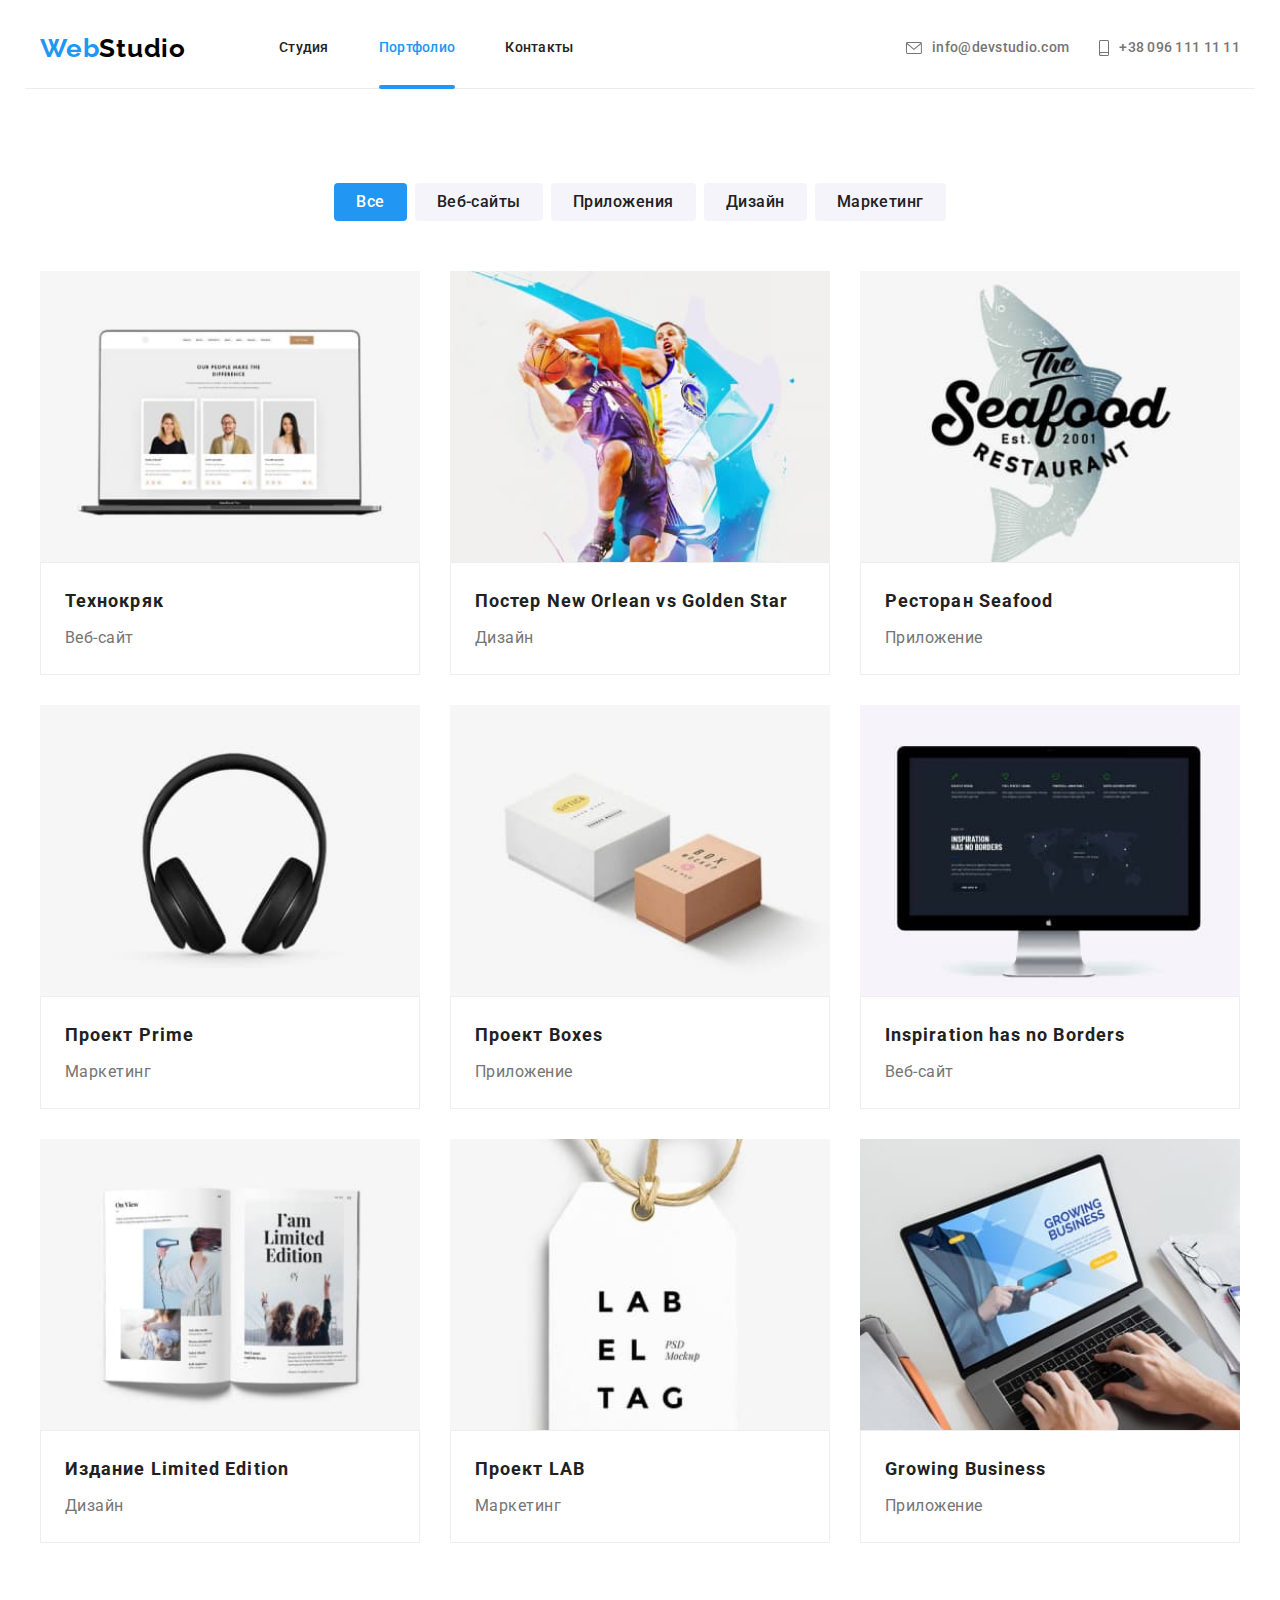
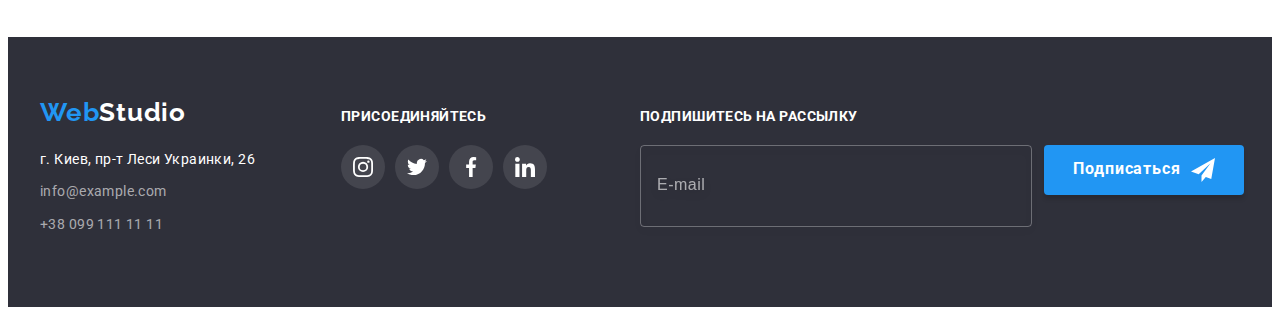
==== commit d6104189: "правки в портфолио" ====
--- a/portfolio.html
+++ b/portfolio.html
@@ -94,10 +94,12 @@
 
             <ul class="mob-menu-list list">
               <li class="mob-menu-list__item">
-                <a class="mob-menu-list__link link current" href="">Студия</a>
+                <a class="mob-menu-list__link link" href="./index.html"
+                  >Студия</a
+                >
               </li>
               <li class="mob-menu-list__item">
-                <a class="mob-menu-list__link link" href="./portfolio.html"
+                <a class="mob-menu-list__link link current" href=""
                   >Портфолио</a
                 >
               </li>
@@ -238,7 +240,7 @@
                     исчерпывающие сведения о компании или частном лице.
                   </p>
                 </div>
-                <div class="text-box first">
+                <div class="text-box">
                   <h2 class="portfolio-title">Технокряк</h2>
                   <p class="portfolio-direction">Веб-сайт</p>
                 </div>
@@ -746,6 +748,6 @@
         </div>
       </div>
     </footer>
-    <script src="./js/mobile-menu"></script>
+    <script src="./js/mobile-menu.js"></script>
   </body>
 </html>
--- a/css/main.min.css
+++ b/css/main.min.css
@@ -1,2 +1,2 @@
-:root{--main-title-color: color #212121;--main-text-color: #757575;--primary-white-color: #ffffff;--secondary-bcg-color: #f5f4fa;--accent-color: #2196f3;--hover-button: #188ce8;--timing-function: cubic-bezier(0.4, 0, 0.2, 1);--transition-duration: 250ms}.visually-hidden{position:absolute;white-space:nowrap;width:1px;height:1px;overflow:hidden;border:0;padding:0;clip:rect(0 0 0 0);-webkit-clip-path:inset(50%);clip-path:inset(50%);margin:-1px}p,h1,h2,h3,h4,h5,h6{margin:0}ul,ol{padding:0;margin:0}img{display:block;max-width:100%}body{font-family:Roboto, Tahoma, sans-serif;background-color:var(--primary-white-color);color:#212121;font-size:14px}.link{text-decoration:none}.list{list-style:none}.no-scroll{overflow:hidden}.container{padding-left:15px;padding-right:15px;margin-left:auto;margin-right:auto}@media screen and (min-width: 480px){.container{width:480px}}@media screen and (min-width: 768px){.container{width:768px}}@media screen and (min-width: 1200px){.container{width:1200px}}.logo{font-family:"Raleway", Tahoma, sans-serif;font-weight:700;letter-spacing:0.03em;color:var(--accent-color)}.logo--black{color:#000000}.logo--white{color:var(--primary-white-color)}@media screen and (max-width: 1199.98px){.logo{font-size:24px;line-height:1.17}}@media screen and (min-width: 1200px){.logo{font-size:26px;line-height:1.19}}@media screen and (max-width: 767.98px){.header-logo{padding:16px 0}}@media screen and (min-width: 768px) and (max-width: 1199.98px){.header-logo{padding:26px 0;margin-right:88px}}@media screen and (min-width: 1200px){.header-logo{margin-right:93px}}.button{border-radius:4px;border:none;min-width:200px;height:50px;font-family:inherit;color:var(--primary-white-color);background-color:var(--accent-color);font-weight:700;font-size:16px;line-height:1.9;letter-spacing:0.06em;cursor:pointer;text-align:center;-webkit-box-shadow:0px 4px 4px rgba(0,0,0,0.15);box-shadow:0px 4px 4px rgba(0,0,0,0.15);-webkit-transition:background-color var(--transition-duration) var(--timing-function);transition:background-color var(--transition-duration) var(--timing-function)}.button:hover,.button:focus{background-color:var(--hover-button);-webkit-box-shadow:0px 4px 4px rgba(0,0,0,0.15);box-shadow:0px 4px 4px rgba(0,0,0,0.15)}.section{padding:60px 0}@media screen and (min-width: 1200px){.section{padding:94px 0}}.section-title{font-size:28px;line-height:1.18;text-align:center;letter-spacing:0.03em;margin-bottom:30px;color:var(--main-title-color)}@media screen and (min-width: 1200px){.section-title{font-size:36px;line-height:1.17;margin-bottom:50px}}@media screen and (min-width: 1200px){.subscribe{margin-left:93px;text-align:left}}@media screen and (min-width: 1200px){.sub-form{display:-webkit-box;display:-ms-flexbox;display:flex}}.sub-label{margin-right:12px}.sub-email{padding:15px 16px;width:100%;max-width:450px;height:50px;left:815px;top:2787px;border:1px solid rgba(255,255,255,0.3);-webkit-filter:drop-shadow(0px 4px 4px rgba(0,0,0,0.15));filter:drop-shadow(0px 4px 4px rgba(0,0,0,0.15));border-radius:4px;background:transparent;outline:none;margin-bottom:20px}@media screen and (min-width: 1200px){.sub-email{width:358px}}.sub-email::-webkit-input-placeholder{font-size:16px;line-height:1.25;-webkit-box-align:center;align-items:center;letter-spacing:0.03em;color:rgba(255,255,255,0.6)}.sub-email:-ms-input-placeholder{font-size:16px;line-height:1.25;-ms-flex-align:center;align-items:center;letter-spacing:0.03em;color:rgba(255,255,255,0.6)}.sub-email::-ms-input-placeholder{font-size:16px;line-height:1.25;-ms-flex-align:center;align-items:center;letter-spacing:0.03em;color:rgba(255,255,255,0.6)}.sub-email::placeholder{font-size:16px;line-height:1.25;-webkit-box-align:center;-ms-flex-align:center;align-items:center;letter-spacing:0.03em;color:rgba(255,255,255,0.6)}.sub-email:focus-visible{color:var(--primary-white-color)}.sub-btn{display:-webkit-box;display:-ms-flexbox;display:flex;-webkit-box-pack:center;-ms-flex-pack:center;justify-content:center;-webkit-box-align:center;-ms-flex-align:center;align-items:center;margin:0 auto}.sub-icon{fill:var(--primary-white-color);margin-left:10px}.backdrop{position:fixed;top:0;left:0;width:100%;height:100%;z-index:5;background:rgba(0,0,0,0.2);display:-webkit-box;display:-ms-flexbox;display:flex;-webkit-box-align:center;-ms-flex-align:center;align-items:center;-webkit-box-pack:center;-ms-flex-pack:center;justify-content:center;overflow-y:scroll;opacity:1;-webkit-transition:opacity var(--transition-duration) var(--timing-function),visibility var(--transition-duration);transition:opacity var(--transition-duration) var(--timing-function),visibility var(--transition-duration)}.is-hidden{opacity:0;pointer-events:none;visibility:hidden}.modal{position:absolute;width:100%;padding:40px;background-color:var(--primary-white-color);border-radius:4px;-webkit-box-shadow:0px 1px 3px rgba(0,0,0,0.12),0px 1px 1px rgba(0,0,0,0.14),0px 2px 1px rgba(0,0,0,0.2);box-shadow:0px 1px 3px rgba(0,0,0,0.12),0px 1px 1px rgba(0,0,0,0.14),0px 2px 1px rgba(0,0,0,0.2);-webkit-transform:scale(1);transform:scale(1);-webkit-transition:-webkit-transform var(--transition-duration) var(--timing-function);transition:-webkit-transform var(--transition-duration) var(--timing-function);transition:transform var(--transition-duration) var(--timing-function);transition:transform var(--transition-duration) var(--timing-function), -webkit-transform var(--transition-duration) var(--timing-function)}.backdrop.is-hidden .modal{-webkit-transform:scale(0.1);transform:scale(0.1)}@media screen and (min-width: 450px) and (max-width: 1199.98px){.modal{width:450px;height:609px}}@media screen and (min-width: 1200px){.modal{width:528px;height:581px}}.modal-close-btn{display:-webkit-box;display:-ms-flexbox;display:flex;-webkit-box-pack:center;-ms-flex-pack:center;justify-content:center;-webkit-box-align:center;-ms-flex-align:center;align-items:center;position:absolute;top:8px;right:8px;width:30px;height:30px;border:1px solid rgba(0,0,0,0.1);border-radius:50%;background:var(--primary-white-color);outline:none}.modal-close-btn:hover .close-icon,.modal-close-btn:focus .close-icon{fill:var(--accent-color)}.close-icon{-webkit-transition:fill var(--transition-duration) var(--timing-function);transition:fill var(--transition-duration) var(--timing-function)}.modal-title{font-weight:700;font-size:20px;line-height:1.15;text-align:center;letter-spacing:0.03em;color:var(--main-title-color);margin-bottom:12px}.form-button{display:-webkit-box;display:-ms-flexbox;display:flex;-webkit-box-pack:center;-ms-flex-pack:center;justify-content:center;-webkit-box-align:center;-ms-flex-align:center;align-items:center;margin:0 auto}.form-field{margin-bottom:10px}.modal-input-wrap{position:relative}.form-lable{display:block;margin-bottom:4px;font-size:12px;line-height:1.17;letter-spacing:0.01em;color:var(--main-text-color)}.form-input{width:100%;height:40px;padding-left:42px;border:1px solid rgba(33,33,33,0.2);border-radius:4px;-webkit-box-sizing:border-box;box-sizing:border-box;outline:none;-webkit-transition:border var(--transition-duration) var(--timing-function);transition:border var(--transition-duration) var(--timing-function)}.form-input:focus{border-color:var(--accent-color)}.form-input:focus+.modal-icon{fill:var(--accent-color)}.form-comment{outline:none;-webkit-transition:border var(--transition-duration) var(--timing-function);transition:border var(--transition-duration) var(--timing-function)}.form-comment:focus{border-color:var(--accent-color)}.form-comment::-webkit-input-placeholder{color:rgba(117,117,117,0.5)}.form-comment:-ms-input-placeholder{color:rgba(117,117,117,0.5)}.form-comment::-ms-input-placeholder{color:rgba(117,117,117,0.5)}.form-comment::placeholder{color:rgba(117,117,117,0.5)}.modal-icon{position:absolute;left:12px;top:50%;-webkit-transform:translateY(-50%);transform:translateY(-50%);fill:var(--main-title-color);-webkit-transition:fill var(--transition-duration) var(--timing-function);transition:fill var(--transition-duration) var(--timing-function)}.comment-label{position:relative;display:block;width:100%;height:138px;margin-bottom:20px}.form-comment{position:absolute;resize:none;left:0;bottom:0;padding:12px 16px;width:100%;height:120px;border:1px solid rgba(33,33,33,0.2);border-radius:4px;-webkit-transition:border var(--transition-duration) var(--timing-function);transition:border var(--transition-duration) var(--timing-function)}.check-policy{display:-webkit-box;display:-ms-flexbox;display:flex;-webkit-box-pack:center;-ms-flex-pack:center;justify-content:center;-webkit-box-align:center;-ms-flex-align:center;align-items:center;margin-bottom:30px;font-size:14px;line-height:1.17;letter-spacing:0.03em;color:var(--main-text-color)}@media screen and (min-width: 1200px){.check-policy{font-size:14px;line-height:1.71;margin-left:12px}}.icon-mod{display:-webkit-inline-box;display:-ms-inline-flexbox;display:inline-flex;-webkit-box-align:center;-ms-flex-align:center;align-items:center;-webkit-box-pack:center;-ms-flex-pack:center;justify-content:center;width:16px;height:15px;border:2px solid #212121;border-radius:4px;margin-right:7px;-webkit-transition:background-color var(--transition-duration) var(--timing-function);transition:background-color var(--transition-duration) var(--timing-function)}.check-input:checked+.check-policy .icon-mod{background-color:var(--accent-color);border:none}.check-icon{fill:transparent;-webkit-transition:fill var(--transition-duration) var(--timing-function);transition:fill var(--transition-duration) var(--timing-function)}.check-input:checked+.check-policy .check-icon{fill:var(--primary-white-color)}.check-condition{color:var(--accent-color)}.portfolio-btn{border-radius:4px;border:none;padding:6px 22px;font-family:inherit;color:var(--main-title-color);background-color:var(--secondary-bcg-color);font-weight:500;font-size:16px;line-height:1.6;letter-spacing:0.03em;cursor:pointer;text-align:center;-webkit-transition:background-color var(--transition-duration) var(--timing-function),color var(--transition-duration) var(--timing-function),-webkit-box-shadow var(--transition-duration) var(--timing-function);transition:background-color var(--transition-duration) var(--timing-function),color var(--transition-duration) var(--timing-function),-webkit-box-shadow var(--transition-duration) var(--timing-function);transition:background-color var(--transition-duration) var(--timing-function),color var(--transition-duration) var(--timing-function),box-shadow var(--transition-duration) var(--timing-function);transition:background-color var(--transition-duration) var(--timing-function),color var(--transition-duration) var(--timing-function),box-shadow var(--transition-duration) var(--timing-function),-webkit-box-shadow var(--transition-duration) var(--timing-function)}.portfolio-btn:hover,.portfolio-btn:focus{color:var(--primary-white-color);background-color:var(--accent-color);-webkit-box-shadow:0px 3px 1px rgba(0,0,0,0.1),0px 1px 2px rgba(0,0,0,0.08),0px 2px 2px rgba(0,0,0,0.12);box-shadow:0px 3px 1px rgba(0,0,0,0.1),0px 1px 2px rgba(0,0,0,0.08),0px 2px 2px rgba(0,0,0,0.12)}.header__nav{display:-webkit-box;display:-ms-flexbox;display:flex;-webkit-box-align:center;-ms-flex-align:center;align-items:center;-webkit-box-pack:justify;-ms-flex-pack:justify;justify-content:space-between;border-bottom:1px solid #ececec}@media (max-width: 1199.98px){.header__nav{max-width:480px}}@media screen and (min-width: 768px) and (max-width: 1199.98px){.header__nav{max-width:768px}}.contacts{margin-left:auto}@media screen and (max-width: 767.98px){.site-nav,.contacts{display:none}}@media screen and (min-width: 768px){.site-nav,.contacts{display:-webkit-box;display:-ms-flexbox;display:flex}}@media screen and (min-width: 1200px){.site-nav,.contacts{display:-webkit-box;display:-ms-flexbox;display:flex}}.menu-open-btn,.menu-close-btn{display:-webkit-inline-box;display:-ms-inline-flexbox;display:inline-flex;margin:0;padding:0;border:none;background-color:transparent;cursor:pointer}.menu-open-btn:hover,.menu-open-btn:focus,.menu-open-btn:active,.menu-close-btn:hover,.menu-close-btn:focus,.menu-close-btn:active{fill:var(--accent-color)}.menu-open-btn{margin-left:auto}@media screen and (min-width: 768px){.menu-open-btn{display:none}}.menu-close-btn{display:block;margin-left:auto;margin-top:10px}@media screen and (min-width: 768px){.menu-list{display:-webkit-box;display:-ms-flexbox;display:flex}}@media screen and (min-width: 768px){.menu-list__item:not(:last-child){margin-right:50px}}.menu-list__link{display:block;padding-top:32px;padding-bottom:32px;font-weight:500;line-height:1.14;letter-spacing:0.02em;color:var(--main-title-color);cursor:pointer;-webkit-transition:color var(--transition-duration) var(--timing-function);transition:color var(--transition-duration) var(--timing-function)}.menu-list__link.current{position:relative}.menu-list__link.current::after{content:"";position:absolute;width:100%;height:4px;background-color:var(--accent-color);border-radius:2px;left:0;bottom:-1px}.menu-list__link:hover,.menu-list__link:focus{color:var(--accent-color)}.contact__list{margin-left:auto}@media screen and (min-width: 768px) and (max-width: 1199.98px){.contact__list{display:-webkit-box;display:-ms-flexbox;display:flex;-webkit-box-orient:vertical;-webkit-box-direction:normal;-ms-flex-direction:column;flex-direction:column}}@media screen and (min-width: 1200px){.contact__list{display:-webkit-box;display:-ms-flexbox;display:flex}}@media screen and (min-width: 768px) and (max-width: 1199.98px){.contact__item:not(:last-child){margin-bottom:10px}}@media screen and (min-width: 1200px){.contact__item:not(:last-child){margin-right:30px}}.contact__link{display:-webkit-inline-box;display:-ms-inline-flexbox;display:inline-flex;-webkit-box-align:center;-ms-flex-align:center;align-items:center;font-weight:500;letter-spacing:0.02em;color:var(--main-text-color);-webkit-transition:color var(--transition-duration) var(--timing-function);transition:color var(--transition-duration) var(--timing-function)}@media screen and (min-width: 768px){.contact__link{font-size:12px;line-height:1.17}}@media screen and (min-width: 1200px){.contact__link{font-weight:500;font-size:14px;line-height:1.14;padding-top:32px;padding-bottom:32px}}.contact__link:hover,.contact__link:focus{color:var(--accent-color)}.current{color:var(--accent-color)}.contact__icon{margin-right:10px;fill:var(--main-text-color)}.contact__link:hover .contact__icon,.contact__link:focus .contact__icon{fill:var(--accent-color)}@media screen and (min-width: 768px) and (max-width: 1199.98px){.mail{width:14px;height:10px}.tel{width:10px;height:14px}}.mob-menu{position:fixed;z-index:1;top:0;left:0;width:100vw;height:100vh;padding-left:25px;pointer-events:inherit;background-color:#ffffff;-webkit-transition:opacity 250ms linear, visibility 250ms linear;transition:opacity 250ms linear, visibility 250ms linear}.mob-menu .container{overflow-y:auto;display:-webkit-box;display:-ms-flexbox;display:flex;-webkit-box-orient:vertical;-webkit-box-direction:normal;-ms-flex-direction:column;flex-direction:column;height:100%;-webkit-box-pack:justify;-ms-flex-pack:justify;justify-content:space-between}.mob-menu-list__item:not(:last-child),.mob-contact__tel{display:block;margin-bottom:32px}.mob-menu-list__link{font-weight:500;font-size:40px;line-height:1.17;text-align:left;letter-spacing:0.02em;color:var(--main-title-color)}.mob-menu-list__link:hover,.mob-menu-list__link:focus,.mob-menu-list__link:active{color:var(--accent-color)}.mob-contact{margin-bottom:64px}.mob-contact__tel{font-weight:500;font-size:34px;line-height:1.18;letter-spacing:0.02em;color:var(--accent-color)}.mob-contact__mail{font-weight:500;font-size:24px;line-height:1.17;letter-spacing:0.02em;color:var(--main-text-color)}.mob-soc__list{display:-webkit-box;display:-ms-flexbox;display:flex;-ms-flex-wrap:wrap;flex-wrap:wrap;margin-bottom:48px}.mob-soc__link{font-weight:500;font-size:18px;line-height:1.22;letter-spacing:0.02em;color:var(--accent-color)}.mob-soc__item:not(:last-child){padding-right:10px;border-right:1px solid rgba(33,33,33,0.2)}.mob-soc__item:not(:first-child){padding-left:10px}.hero{padding-top:118px;padding-bottom:118px;margin-right:auto;margin-left:auto;max-width:1600px;text-align:center;background-image:-webkit-gradient(linear, left top, left bottom, from(rgba(47,48,58,0.4)), to(rgba(47,48,58,0.4))),url(../images/hero-mob.jpg);background-image:linear-gradient(rgba(47,48,58,0.4), rgba(47,48,58,0.4)),url(../images/hero-mob.jpg);background-color:#2f303a;background-repeat:no-repeat;background-position:center;background-size:cover}@media (min-device-pixel-ratio: 2), (-webkit-min-device-pixel-ratio: 2), (min-resolution: 192dpi), (min-resolution: 2dppx){.hero{background-image:-webkit-gradient(linear, left top, left bottom, from(rgba(47,48,58,0.4)), to(rgba(47,48,58,0.4))),url(../images/hero-mob-2x.jpg);background-image:linear-gradient(rgba(47,48,58,0.4), rgba(47,48,58,0.4)),url(../images/hero-mob-2x.jpg)}}@media screen and (min-width: 768px) and (max-width: 1199.98px){.hero{background-image:-webkit-gradient(linear, left top, left bottom, from(rgba(47,48,58,0.4)), to(rgba(47,48,58,0.4))),url(../images/hero-tab.jpg);background-image:linear-gradient(rgba(47,48,58,0.4), rgba(47,48,58,0.4)),url(../images/hero-tab.jpg)}}@media screen and (min-width: 768px) and (max-width: 1199.98px) and (min-device-pixel-ratio: 2), screen and (min-width: 768px) and (max-width: 1199.98px) and (-webkit-min-device-pixel-ratio: 2), screen and (min-width: 768px) and (max-width: 1199.98px) and (min-resolution: 192dpi), screen and (min-width: 768px) and (max-width: 1199.98px) and (min-resolution: 2dppx){.hero{background-image:-webkit-gradient(linear, left top, left bottom, from(rgba(47,48,58,0.4)), to(rgba(47,48,58,0.4))),url(../images/hero-tab-2x.jpg);background-image:linear-gradient(rgba(47,48,58,0.4), rgba(47,48,58,0.4)),url(../images/hero-tab-2x.jpg)}}@media screen and (min-width: 1200px){.hero{padding-top:200px;padding-bottom:200px;background-image:-webkit-gradient(linear, left top, left bottom, from(rgba(47,48,58,0.4)), to(rgba(47,48,58,0.4))),url(../images/hero-desk.jpg);background-image:linear-gradient(rgba(47,48,58,0.4), rgba(47,48,58,0.4)),url(../images/hero-desk.jpg)}}@media screen and (min-width: 1200px) and (min-device-pixel-ratio: 2), screen and (min-width: 1200px) and (-webkit-min-device-pixel-ratio: 2), screen and (min-width: 1200px) and (min-resolution: 192dpi), screen and (min-width: 1200px) and (min-resolution: 2dppx){.hero{background-image:-webkit-gradient(linear, left top, left bottom, from(rgba(47,48,58,0.4)), to(rgba(47,48,58,0.4))),url(../images/hero-desk-2x.jpg);background-image:linear-gradient(rgba(47,48,58,0.4), rgba(47,48,58,0.4)),url(../images/hero-desk-2x.jpg)}}.hero__title{margin-bottom:30px;max-width:360px;margin-left:auto;margin-right:auto;font-weight:900;font-size:26px;line-height:1.6;text-align:center;letter-spacing:0.06em;text-transform:uppercase;color:#ffffff}@media screen and (min-width: 1200px){.hero__title{max-width:696px;font-size:44px;line-height:1.36}}.features-list{margin-bottom:-30px}@media screen and (min-width: 768px){.features-list{display:-webkit-box;display:-ms-flexbox;display:flex;-ms-flex-wrap:wrap;flex-wrap:wrap;-webkit-box-pack:center;-ms-flex-pack:center;justify-content:center;margin-left:-30px}}.features-list__item{text-align:left;margin-bottom:30px}@media screen and (min-width: 768px){.features-list__item{width:calc((100% - 60px) / 2);margin-left:30px}}@media screen and (min-width: 1200px){.features-list__item{width:calc((100% - 120px) / 4);margin-left:30px}}.features-list__icon{display:-webkit-inline-box;display:-ms-inline-flexbox;display:inline-flex;-webkit-box-pack:center;-ms-flex-pack:center;justify-content:center;-webkit-box-align:center;-ms-flex-align:center;align-items:center;width:100%;height:120px;margin-bottom:30px;border:none;border-radius:4px;background-color:var(--secondary-bcg-color)}.features-list__title{margin-bottom:10px;font-size:14px;line-height:1.14;letter-spacing:0.03em;text-transform:uppercase;text-align:center;color:var(--main-title-color)}@media screen and (min-width: 768px){.features-list__title{text-align:left}}.features-list__text{line-height:1.7;letter-spacing:0.03em;color:var(--main-text-color)}.section-work{padding-top:0}@media screen and (max-width: 1199.98px){.section-work{display:none}}.work{display:-webkit-box;display:-ms-flexbox;display:flex;margin-left:-30px}.work__item{-ms-flex-preferred-size:calc((100% - 90px) / 3);flex-basis:calc((100% - 90px) / 3);margin-left:30px}.work__box{position:relative}.work__text{position:absolute;bottom:0;display:-webkit-box;display:-ms-flexbox;display:flex;-webkit-box-pack:center;-ms-flex-pack:center;justify-content:center;-webkit-box-align:center;-ms-flex-align:center;align-items:center;width:100%;height:70px;font-weight:700;line-height:1.14;letter-spacing:0.03em;text-transform:uppercase;color:var(--primary-white-color);background:rgba(47,48,58,0.8)}.staff{background-color:var(--secondary-bcg-color)}.section-staff-list{margin-bottom:-30px}@media screen and (min-width: 768px){.section-staff-list{display:-webkit-box;display:-ms-flexbox;display:flex;-ms-flex-wrap:wrap;flex-wrap:wrap;-webkit-box-pack:center;-ms-flex-pack:center;justify-content:center;margin-left:-30px}}.staff-list-item{margin-bottom:30px;background:var(--primary-white-color);-webkit-box-shadow:0px 1px 3px rgba(0,0,0,0.12),0px 1px 1px rgba(0,0,0,0.14),0px 2px 1px rgba(0,0,0,0.2);box-shadow:0px 1px 3px rgba(0,0,0,0.12),0px 1px 1px rgba(0,0,0,0.14),0px 2px 1px rgba(0,0,0,0.2);border-radius:0px 0px 4px 4px}@media screen and (min-width: 768px){.staff-list-item{-ms-flex-preferred-size:calc((100% - 60px) / 2);flex-basis:calc((100% - 60px) / 2);margin-left:30px}}@media screen and (min-width: 1200px){.staff-list-item{-ms-flex-preferred-size:calc((100% - 120px) / 4);flex-basis:calc((100% - 120px) / 4)}}.card-img{width:100%}.staff-title{margin-bottom:10px;font-weight:500;font-size:16px;line-height:1.19;letter-spacing:0.03em;color:var(--main-title-color)}.staff-box{padding-top:30px;padding-bottom:30px;text-align:center}.staff-text{font-size:16px;line-height:1.19;text-align:center;letter-spacing:0.03em;color:var(--main-text-color);margin-bottom:16px}.staff-soc-list{display:-webkit-box;display:-ms-flexbox;display:flex;-webkit-box-pack:center;-ms-flex-pack:center;justify-content:center}.staff-soc-link{display:-webkit-box;display:-ms-flexbox;display:flex;-webkit-box-pack:center;-ms-flex-pack:center;justify-content:center;-webkit-box-align:center;-ms-flex-align:center;align-items:center;width:44px;height:44px;background-color:var(--primary-white-color);border-radius:50%;-webkit-transition:background-color var(--transition-duration) var(--timing-function);transition:background-color var(--transition-duration) var(--timing-function)}.staff-soc-link:hover,.staff-soc-link:focus{background-color:var(--accent-color)}.staff-soc-icon{fill:#afb1b8;-webkit-transition:fill var(--transition-duration) var(--timing-function);transition:fill var(--transition-duration) var(--timing-function)}.staff-soc-link:hover .staff-soc-icon,.staff-soc-link:focus .staff-soc-icon{fill:var(--primary-white-color)}.staff-soc-item+.staff-soc-item{margin-left:10px}.clients-list{display:-webkit-box;display:-ms-flexbox;display:flex;-ms-flex-wrap:wrap;flex-wrap:wrap;-webkit-box-pack:center;-ms-flex-pack:center;justify-content:center;margin-left:-15px;margin-right:-15px}.clients-item{margin-left:15px;margin-right:15px}@media screen and (max-width: 768px){.clients-item{width:calc((100% - 60px) / 2)}.clients-item:nth-last-of-type(n+3){margin-bottom:30px}}@media screen and (min-width: 768px){.clients-item{width:calc((100% - 90px) / 3)}.clients-item:nth-last-of-type(n+4){margin-bottom:30px}}@media screen and (min-width: 1200px){.clients-item{width:calc((100% - 180px) / 6)}}.clients-link{display:-webkit-box;display:-ms-flexbox;display:flex;-webkit-box-pack:center;-ms-flex-pack:center;justify-content:center;-webkit-box-align:center;-ms-flex-align:center;align-items:center;width:100%;height:92px;border:1px solid #afb1b8;-webkit-box-sizing:border-box;box-sizing:border-box;border-radius:4px;-webkit-transition:border var(--transition-duration) var(--timing-function);transition:border var(--transition-duration) var(--timing-function)}.clients-link:hover,.clients-link:focus{border:1px solid var(--accent-color)}.clients-icon{fill:#afb1b8;-webkit-transition:fill var(--transition-duration) var(--timing-function);transition:fill var(--transition-duration) var(--timing-function)}.clients-link:hover .clients-icon,.clients-link:focus .clients-icon{fill:var(--accent-color)}.footer{background-color:#2f303a;padding-top:60px;padding-bottom:60px}.footer-cont{text-align:center;-webkit-box-align:baseline;-ms-flex-align:baseline;align-items:baseline;-ms-flex-wrap:nowrap;flex-wrap:nowrap}@media screen and (min-width: 768px) and (max-width: 1199.98px){.footer-cont{display:-webkit-box;display:-ms-flexbox;display:flex;-ms-flex-wrap:wrap;flex-wrap:wrap;-webkit-box-pack:justify;-ms-flex-pack:justify;justify-content:space-between}}@media screen and (min-width: 1200px){.footer-cont{display:-webkit-box;display:-ms-flexbox;display:flex}}@media screen and (max-width: 1199px){.footer-thumb:not(:last-child){margin-bottom:60px}}@media screen and (min-width: 768px) and (max-width: 1199.98px){.footer-thumb:not(:last-child){width:calc(50%)}}.footer-thumb:last-child{width:calc(100%)}@media screen and (min-width: 1200px){.footer-adr{min-width:231px;text-align:left}}.footer-logo{display:inline-block;margin-bottom:20px}.footer-list li+li{margin-top:8px}@media screen and (min-width: 1200px){.footer-list li+li{margin-top:9px}}.footer-adress{line-height:1.71;letter-spacing:0.03em;color:var(--primary-white-color);font-style:normal}.footer-contact{line-height:1.71;letter-spacing:0.03em;color:rgba(255,255,255,0.6);font-style:normal;-webkit-transition:color var(--transition-duration) var(--timing-function);transition:color var(--transition-duration) var(--timing-function)}.footer-contact:hover,.footer-contact:focus{color:var(--accent-color)}@media screen and (min-width: 1200px){.footer-social{margin-left:70px;text-align:left}}.footer-soc-title{font-size:14px;line-height:1.14;letter-spacing:0.03em;text-transform:uppercase;color:#ffffff;margin-bottom:20px;margin-top:60px}@media screen and (min-width: 768px){.footer-soc-title{margin-top:0}}.footer-soc-list{display:-webkit-box;display:-ms-flexbox;display:flex;-webkit-box-pack:center;-ms-flex-pack:center;justify-content:center;-webkit-box-align:center;-ms-flex-align:center;align-items:center}.footer-soc-item+.footer-soc-item{margin-left:10px}.footer-soc-link{display:-webkit-box;display:-ms-flexbox;display:flex;-webkit-box-pack:center;-ms-flex-pack:center;justify-content:center;-webkit-box-align:center;-ms-flex-align:center;align-items:center;width:44px;height:44px;background-color:rgba(255,255,255,0.1);border-radius:50%;-webkit-transition:background-color var(--transition-duration) var(--timing-function);transition:background-color var(--transition-duration) var(--timing-function)}.footer-soc-link:hover,.footer-soc-link:focus{background-color:var(--accent-color)}.footer-soc-icon{fill:var(--primary-white-color)}.current-filter{background-color:var(--accent-color);color:var(--primary-white-color)}.portfolio-filter{display:-webkit-box;display:-ms-flexbox;display:flex}@media screen and (max-width: 767.98px){.portfolio-filter{-ms-flex-wrap:wrap;flex-wrap:wrap;margin-bottom:40px;-webkit-box-pack:start;-ms-flex-pack:start;justify-content:flex-start}}@media screen and (min-width: 768px){.portfolio-filter{margin-bottom:30px;-webkit-box-pack:center;-ms-flex-pack:center;justify-content:center}}@media screen and (min-width: 1200px){.portfolio-filter{margin-bottom:50px}}.port-filter-item:not(:last-child){margin-right:8px}@media screen and (max-width: 767.98px){.port-filter-item:nth-child(-n+3){margin-bottom:15px}}@media screen and (min-width: 768px){.portfolio-list{display:-webkit-box;display:-ms-flexbox;display:flex;-ms-flex-wrap:wrap;flex-wrap:wrap;margin-left:-30px;margin-top:-30px}}@media screen and (max-width: 767.98px){.portfolio-item{max-width:450px}.portfolio-item:not(:last-child){margin-bottom:30px}}@media screen and (min-width: 768px){.portfolio-item{-ms-flex-preferred-size:calc((100% - 60px) / 2);flex-basis:calc((100% - 60px) / 2);margin-left:30px;margin-top:30px;width:354px}}@media screen and (min-width: 1200px){.portfolio-item{-ms-flex-preferred-size:calc((100% - 90px) / 3);flex-basis:calc((100% - 90px) / 3);margin-left:30px;margin-top:30px;width:370px;height:404px}}.portfolio-link{-webkit-transition:-webkit-box-shadow var(--transition-duration) var(--timing-function);transition:-webkit-box-shadow var(--transition-duration) var(--timing-function);transition:box-shadow var(--transition-duration) var(--timing-function);transition:box-shadow var(--transition-duration) var(--timing-function), -webkit-box-shadow var(--transition-duration) var(--timing-function)}.portfolio-link:hover,.portfolio-link:focus{-webkit-box-shadow:0px 4px 4px rgba(0,0,0,0.25),0px 1px 1px rgba(0,0,0,0.12),0px 4px 4px rgba(0,0,0,0.06);box-shadow:0px 4px 4px rgba(0,0,0,0.25),0px 1px 1px rgba(0,0,0,0.12),0px 4px 4px rgba(0,0,0,0.06)}.portfolio-link{display:block;text-decoration:none;color:var(--main-title-color)}.portfolio-top-wrap{position:relative;overflow:hidden}.portfolio-top-text{position:absolute;top:0;background:rgba(33,150,243,0.9);height:100%;font-size:18px;line-height:1.56;letter-spacing:0.03em;color:#ffffff;-webkit-transform:translateY(101%);transform:translateY(101%);-webkit-transition:-webkit-transform var(--transition-duration) var(--timing-function);transition:-webkit-transform var(--transition-duration) var(--timing-function);transition:transform var(--transition-duration) var(--timing-function);transition:transform var(--transition-duration) var(--timing-function), -webkit-transform var(--transition-duration) var(--timing-function)}@media screen and (max-width: 321.98px){.portfolio-top-text{padding:20px;font-size:16px;line-height:1.3}}@media screen and (min-width: 322px) and (max-width: 353.98px){.portfolio-top-text{padding:23px;font-size:17px;line-height:1.46}}@media screen and (min-width: 354px) and (max-width: 429.98px){.portfolio-top-text{padding:24px;line-height:1.52}}@media screen and (min-width: 430px) and (max-width: 767.98px){.portfolio-top-text{padding:77px 24px}}@media screen and (min-width: 768px){.portfolio-top-text{padding:49px 24px 0 24px}}@media screen and (min-width: 1200px){.portfolio-top-text{padding:63px 24px}}.portfolio-link:hover .portfolio-top-text,.portfolio-link:focus .portfolio-top-text{-webkit-transform:translateY(0%);transform:translateY(0%)}.text-box{padding:20px 24px;background-color:var(--primary-white-color);border:1px solid #eeeeee}.portfolio-title{margin-bottom:4px;font-size:18px;line-height:2;letter-spacing:0.06em}.portfolio-direction{font-size:16px;line-height:1.9;letter-spacing:0.03em;color:var(--main-text-color)}@media screen and (min-width: 768px) and (max-width: 1199.98px){.first{padding:20px 24px 56px 24px}}
+:root{--main-title-color: color #212121;--main-text-color: #757575;--primary-white-color: #ffffff;--secondary-bcg-color: #f5f4fa;--accent-color: #2196f3;--hover-button: #188ce8;--timing-function: cubic-bezier(0.4, 0, 0.2, 1);--transition-duration: 250ms}.visually-hidden{position:absolute;white-space:nowrap;width:1px;height:1px;overflow:hidden;border:0;padding:0;clip:rect(0 0 0 0);-webkit-clip-path:inset(50%);clip-path:inset(50%);margin:-1px}p,h1,h2,h3,h4,h5,h6{margin:0}ul,ol{padding:0;margin:0}img{display:block;max-width:100%}body{font-family:Roboto, Tahoma, sans-serif;background-color:var(--primary-white-color);color:#212121;font-size:14px}.link{text-decoration:none}.list{list-style:none}.no-scroll{overflow:hidden}.container{padding-left:15px;padding-right:15px;margin-left:auto;margin-right:auto}@media screen and (min-width: 480px){.container{width:480px}}@media screen and (min-width: 768px){.container{width:768px}}@media screen and (min-width: 1200px){.container{width:1200px}}.logo{font-family:"Raleway", Tahoma, sans-serif;font-weight:700;letter-spacing:0.03em;color:var(--accent-color)}.logo--black{color:#000000}.logo--white{color:var(--primary-white-color)}@media screen and (max-width: 1199.98px){.logo{font-size:24px;line-height:1.17}}@media screen and (min-width: 1200px){.logo{font-size:26px;line-height:1.19}}@media screen and (max-width: 767.98px){.header-logo{padding:16px 0}}@media screen and (min-width: 768px) and (max-width: 1199.98px){.header-logo{padding:26px 0;margin-right:88px}}@media screen and (min-width: 1200px){.header-logo{margin-right:93px}}.button{border-radius:4px;border:none;min-width:200px;height:50px;font-family:inherit;color:var(--primary-white-color);background-color:var(--accent-color);font-weight:700;font-size:16px;line-height:1.9;letter-spacing:0.06em;cursor:pointer;text-align:center;-webkit-box-shadow:0px 4px 4px rgba(0,0,0,0.15);box-shadow:0px 4px 4px rgba(0,0,0,0.15);-webkit-transition:background-color var(--transition-duration) var(--timing-function);transition:background-color var(--transition-duration) var(--timing-function)}.button:hover,.button:focus{background-color:var(--hover-button);-webkit-box-shadow:0px 4px 4px rgba(0,0,0,0.15);box-shadow:0px 4px 4px rgba(0,0,0,0.15)}.section{padding:60px 0}@media screen and (min-width: 1200px){.section{padding:94px 0}}.section-title{font-size:28px;line-height:1.18;text-align:center;letter-spacing:0.03em;margin-bottom:30px;color:var(--main-title-color)}@media screen and (min-width: 1200px){.section-title{font-size:36px;line-height:1.17;margin-bottom:50px}}@media screen and (min-width: 1200px){.subscribe{margin-left:93px;text-align:left}}@media screen and (min-width: 1200px){.sub-form{display:-webkit-box;display:-ms-flexbox;display:flex}}.sub-label{margin-right:12px}.sub-email{padding:15px 16px;width:100%;max-width:450px;height:50px;left:815px;top:2787px;border:1px solid rgba(255,255,255,0.3);-webkit-filter:drop-shadow(0px 4px 4px rgba(0,0,0,0.15));filter:drop-shadow(0px 4px 4px rgba(0,0,0,0.15));border-radius:4px;background:transparent;outline:none;margin-bottom:20px}@media screen and (min-width: 1200px){.sub-email{width:358px}}.sub-email::-webkit-input-placeholder{font-size:16px;line-height:1.25;-webkit-box-align:center;align-items:center;letter-spacing:0.03em;color:rgba(255,255,255,0.6)}.sub-email:-ms-input-placeholder{font-size:16px;line-height:1.25;-ms-flex-align:center;align-items:center;letter-spacing:0.03em;color:rgba(255,255,255,0.6)}.sub-email::-ms-input-placeholder{font-size:16px;line-height:1.25;-ms-flex-align:center;align-items:center;letter-spacing:0.03em;color:rgba(255,255,255,0.6)}.sub-email::placeholder{font-size:16px;line-height:1.25;-webkit-box-align:center;-ms-flex-align:center;align-items:center;letter-spacing:0.03em;color:rgba(255,255,255,0.6)}.sub-email:focus-visible{color:var(--primary-white-color)}.sub-btn{display:-webkit-box;display:-ms-flexbox;display:flex;-webkit-box-pack:center;-ms-flex-pack:center;justify-content:center;-webkit-box-align:center;-ms-flex-align:center;align-items:center;margin:0 auto}.sub-icon{fill:var(--primary-white-color);margin-left:10px}.backdrop{position:fixed;top:0;left:0;width:100%;height:100%;z-index:5;background:rgba(0,0,0,0.2);display:-webkit-box;display:-ms-flexbox;display:flex;-webkit-box-align:center;-ms-flex-align:center;align-items:center;-webkit-box-pack:center;-ms-flex-pack:center;justify-content:center;overflow-y:scroll;opacity:1;-webkit-transition:opacity var(--transition-duration) var(--timing-function),visibility var(--transition-duration);transition:opacity var(--transition-duration) var(--timing-function),visibility var(--transition-duration)}.is-hidden{opacity:0;pointer-events:none;visibility:hidden}.modal{position:absolute;width:100%;padding:40px;background-color:var(--primary-white-color);border-radius:4px;-webkit-box-shadow:0px 1px 3px rgba(0,0,0,0.12),0px 1px 1px rgba(0,0,0,0.14),0px 2px 1px rgba(0,0,0,0.2);box-shadow:0px 1px 3px rgba(0,0,0,0.12),0px 1px 1px rgba(0,0,0,0.14),0px 2px 1px rgba(0,0,0,0.2);-webkit-transform:scale(1);transform:scale(1);-webkit-transition:-webkit-transform var(--transition-duration) var(--timing-function);transition:-webkit-transform var(--transition-duration) var(--timing-function);transition:transform var(--transition-duration) var(--timing-function);transition:transform var(--transition-duration) var(--timing-function), -webkit-transform var(--transition-duration) var(--timing-function)}.backdrop.is-hidden .modal{-webkit-transform:scale(0.1);transform:scale(0.1)}@media screen and (min-width: 450px) and (max-width: 1199.98px){.modal{width:450px;height:609px}}@media screen and (min-width: 1200px){.modal{width:528px;height:581px}}.modal-close-btn{display:-webkit-box;display:-ms-flexbox;display:flex;-webkit-box-pack:center;-ms-flex-pack:center;justify-content:center;-webkit-box-align:center;-ms-flex-align:center;align-items:center;position:absolute;top:8px;right:8px;width:30px;height:30px;border:1px solid rgba(0,0,0,0.1);border-radius:50%;background:var(--primary-white-color);outline:none}.modal-close-btn:hover .close-icon,.modal-close-btn:focus .close-icon{fill:var(--accent-color)}.close-icon{-webkit-transition:fill var(--transition-duration) var(--timing-function);transition:fill var(--transition-duration) var(--timing-function)}.modal-title{font-weight:700;font-size:20px;line-height:1.15;text-align:center;letter-spacing:0.03em;color:var(--main-title-color);margin-bottom:12px}.form-button{display:-webkit-box;display:-ms-flexbox;display:flex;-webkit-box-pack:center;-ms-flex-pack:center;justify-content:center;-webkit-box-align:center;-ms-flex-align:center;align-items:center;margin:0 auto}.form-field{margin-bottom:10px}.modal-input-wrap{position:relative}.form-lable{display:block;margin-bottom:4px;font-size:12px;line-height:1.17;letter-spacing:0.01em;color:var(--main-text-color)}.form-input{width:100%;height:40px;padding-left:42px;border:1px solid rgba(33,33,33,0.2);border-radius:4px;-webkit-box-sizing:border-box;box-sizing:border-box;outline:none;-webkit-transition:border var(--transition-duration) var(--timing-function);transition:border var(--transition-duration) var(--timing-function)}.form-input:focus{border-color:var(--accent-color)}.form-input:focus+.modal-icon{fill:var(--accent-color)}.form-comment{outline:none;-webkit-transition:border var(--transition-duration) var(--timing-function);transition:border var(--transition-duration) var(--timing-function)}.form-comment:focus{border-color:var(--accent-color)}.form-comment::-webkit-input-placeholder{color:rgba(117,117,117,0.5)}.form-comment:-ms-input-placeholder{color:rgba(117,117,117,0.5)}.form-comment::-ms-input-placeholder{color:rgba(117,117,117,0.5)}.form-comment::placeholder{color:rgba(117,117,117,0.5)}.modal-icon{position:absolute;left:12px;top:50%;-webkit-transform:translateY(-50%);transform:translateY(-50%);fill:var(--main-title-color);-webkit-transition:fill var(--transition-duration) var(--timing-function);transition:fill var(--transition-duration) var(--timing-function)}.comment-label{position:relative;display:block;width:100%;height:138px;margin-bottom:20px}.form-comment{position:absolute;resize:none;left:0;bottom:0;padding:12px 16px;width:100%;height:120px;border:1px solid rgba(33,33,33,0.2);border-radius:4px;-webkit-transition:border var(--transition-duration) var(--timing-function);transition:border var(--transition-duration) var(--timing-function)}.mob-menu{position:fixed;z-index:1;top:0;left:0;width:100vw;height:100vh;pointer-events:inherit;background-color:#ffffff;padding-left:15px;-webkit-transition:opacity 250ms linear, visibility 250ms linear;transition:opacity 250ms linear, visibility 250ms linear}.mob-menu .container{overflow-y:auto;display:-webkit-box;display:-ms-flexbox;display:flex;-webkit-box-orient:vertical;-webkit-box-direction:normal;-ms-flex-direction:column;flex-direction:column;height:100%;-webkit-box-pack:justify;-ms-flex-pack:justify;justify-content:space-between}@media screen and (min-width: 370px){.mob-menu{padding-left:25px}}.mob-menu-list__item:not(:last-child),.mob-contact__tel{display:block;margin-bottom:32px}.mob-menu-list__link{font-weight:500;font-size:40px;line-height:1.17;text-align:left;letter-spacing:0.02em;color:var(--main-title-color)}.mob-menu-list__link:hover,.mob-menu-list__link:focus,.mob-menu-list__link:active{color:var(--accent-color)}.current{color:var(--accent-color)}.mob-contact{margin-bottom:64px}.mob-contact__tel{font-weight:500;line-height:1.18;letter-spacing:0.02em;color:var(--accent-color)}@media screen and (max-width: 317.98px){.mob-contact__tel{font-size:8vw}}@media screen and (min-width: 318px) and (max-width: 351.98px){.mob-contact__tel{font-size:28px}}@media screen and (min-width: 352px){.mob-contact__tel{font-size:34px}}.mob-contact__mail{font-weight:500;font-size:24px;line-height:1.17;letter-spacing:0.02em;color:var(--main-text-color)}.mob-soc__list{display:-webkit-box;display:-ms-flexbox;display:flex;margin-bottom:90px}@media screen and (min-width: 370px){.mob-soc__list{margin-bottom:70px}}.mob-soc__link{font-weight:500;line-height:1.22;letter-spacing:0.02em;color:var(--accent-color)}@media screen and (max-width: 414.98px){.mob-soc__link{font-size:4vw}}@media screen and (min-width: 415px){.mob-soc__link{font-size:18px}}.mob-soc__item:not(:first-child){padding-left:5px}@media screen and (min-width: 352px){.mob-soc__item:not(:first-child){padding-left:10px}}.mob-soc__item:not(:last-child){padding-right:5px;border-right:1px solid rgba(33,33,33,0.2)}@media screen and (min-width: 352px){.mob-soc__item:not(:last-child){padding-right:10px}}.check-policy{display:-webkit-box;display:-ms-flexbox;display:flex;-webkit-box-pack:center;-ms-flex-pack:center;justify-content:center;-webkit-box-align:center;-ms-flex-align:center;align-items:center;margin-bottom:30px;font-size:14px;line-height:1.17;letter-spacing:0.03em;color:var(--main-text-color)}@media screen and (min-width: 1200px){.check-policy{font-size:14px;line-height:1.71;margin-left:12px}}.icon-mod{display:-webkit-inline-box;display:-ms-inline-flexbox;display:inline-flex;-webkit-box-align:center;-ms-flex-align:center;align-items:center;-webkit-box-pack:center;-ms-flex-pack:center;justify-content:center;width:16px;height:15px;border:2px solid #212121;border-radius:4px;margin-right:7px;-webkit-transition:background-color var(--transition-duration) var(--timing-function);transition:background-color var(--transition-duration) var(--timing-function)}.check-input:checked+.check-policy .icon-mod{background-color:var(--accent-color);border:none}.check-icon{fill:transparent;-webkit-transition:fill var(--transition-duration) var(--timing-function);transition:fill var(--transition-duration) var(--timing-function)}.check-input:checked+.check-policy .check-icon{fill:var(--primary-white-color)}.check-condition{color:var(--accent-color)}.portfolio-btn{border-radius:4px;border:none;padding:6px 22px;font-family:inherit;color:var(--main-title-color);background-color:var(--secondary-bcg-color);font-weight:500;font-size:16px;line-height:1.6;letter-spacing:0.03em;cursor:pointer;text-align:center;-webkit-transition:background-color var(--transition-duration) var(--timing-function),color var(--transition-duration) var(--timing-function),-webkit-box-shadow var(--transition-duration) var(--timing-function);transition:background-color var(--transition-duration) var(--timing-function),color var(--transition-duration) var(--timing-function),-webkit-box-shadow var(--transition-duration) var(--timing-function);transition:background-color var(--transition-duration) var(--timing-function),color var(--transition-duration) var(--timing-function),box-shadow var(--transition-duration) var(--timing-function);transition:background-color var(--transition-duration) var(--timing-function),color var(--transition-duration) var(--timing-function),box-shadow var(--transition-duration) var(--timing-function),-webkit-box-shadow var(--transition-duration) var(--timing-function)}.portfolio-btn:hover,.portfolio-btn:focus{color:var(--primary-white-color);background-color:var(--accent-color);-webkit-box-shadow:0px 3px 1px rgba(0,0,0,0.1),0px 1px 2px rgba(0,0,0,0.08),0px 2px 2px rgba(0,0,0,0.12);box-shadow:0px 3px 1px rgba(0,0,0,0.1),0px 1px 2px rgba(0,0,0,0.08),0px 2px 2px rgba(0,0,0,0.12)}.header__nav{display:-webkit-box;display:-ms-flexbox;display:flex;-webkit-box-align:center;-ms-flex-align:center;align-items:center;-webkit-box-pack:justify;-ms-flex-pack:justify;justify-content:space-between;border-bottom:1px solid #ececec}@media (max-width: 1199.98px){.header__nav{max-width:480px}}@media screen and (min-width: 768px) and (max-width: 1199.98px){.header__nav{max-width:768px}}.contacts{margin-left:auto}@media screen and (max-width: 767.98px){.site-nav,.contacts{display:none}}@media screen and (min-width: 768px){.site-nav,.contacts{display:-webkit-box;display:-ms-flexbox;display:flex}}@media screen and (min-width: 1200px){.site-nav,.contacts{display:-webkit-box;display:-ms-flexbox;display:flex}}.menu-open-btn,.menu-close-btn{display:-webkit-inline-box;display:-ms-inline-flexbox;display:inline-flex;margin:0;padding:0;border:none;background-color:transparent;cursor:pointer}.menu-open-btn:hover,.menu-open-btn:focus,.menu-open-btn:active,.menu-close-btn:hover,.menu-close-btn:focus,.menu-close-btn:active{fill:var(--accent-color)}.menu-open-btn{margin-left:auto}@media screen and (min-width: 768px){.menu-open-btn{display:none}}.menu-close-btn{display:block;margin-left:auto;margin-top:10px}@media screen and (min-width: 768px){.menu-list{display:-webkit-box;display:-ms-flexbox;display:flex}}@media screen and (min-width: 768px){.menu-list__item:not(:last-child){margin-right:50px}}.menu-list__link{display:block;padding-top:32px;padding-bottom:32px;font-weight:500;line-height:1.14;letter-spacing:0.02em;color:var(--main-title-color);cursor:pointer;-webkit-transition:color var(--transition-duration) var(--timing-function);transition:color var(--transition-duration) var(--timing-function)}.menu-list__link.current{position:relative}.menu-list__link.current::after{content:"";position:absolute;width:100%;height:4px;background-color:var(--accent-color);border-radius:2px;left:0;bottom:-1px}.menu-list__link:hover,.menu-list__link:focus{color:var(--accent-color)}.contact__list{margin-left:auto}@media screen and (min-width: 768px) and (max-width: 1199.98px){.contact__list{display:-webkit-box;display:-ms-flexbox;display:flex;-webkit-box-orient:vertical;-webkit-box-direction:normal;-ms-flex-direction:column;flex-direction:column}}@media screen and (min-width: 1200px){.contact__list{display:-webkit-box;display:-ms-flexbox;display:flex}}@media screen and (min-width: 768px) and (max-width: 1199.98px){.contact__item:not(:last-child){margin-bottom:10px}}@media screen and (min-width: 1200px){.contact__item:not(:last-child){margin-right:30px}}.contact__link{display:-webkit-inline-box;display:-ms-inline-flexbox;display:inline-flex;-webkit-box-align:center;-ms-flex-align:center;align-items:center;font-weight:500;letter-spacing:0.02em;color:var(--main-text-color);-webkit-transition:color var(--transition-duration) var(--timing-function);transition:color var(--transition-duration) var(--timing-function)}@media screen and (min-width: 768px){.contact__link{font-size:12px;line-height:1.17}}@media screen and (min-width: 1200px){.contact__link{font-weight:500;font-size:14px;line-height:1.14;padding-top:32px;padding-bottom:32px}}.contact__link:hover,.contact__link:focus{color:var(--accent-color)}.current{color:var(--accent-color)}.contact__icon{margin-right:10px;fill:var(--main-text-color)}.contact__link:hover .contact__icon,.contact__link:focus .contact__icon{fill:var(--accent-color)}@media screen and (min-width: 768px) and (max-width: 1199.98px){.mail{width:14px;height:10px}.tel{width:10px;height:14px}}.hero{padding-top:118px;padding-bottom:118px;margin-right:auto;margin-left:auto;max-width:1600px;text-align:center;background-image:-webkit-gradient(linear, left top, left bottom, from(rgba(47,48,58,0.4)), to(rgba(47,48,58,0.4))),url(../images/hero-mob.jpg);background-image:linear-gradient(rgba(47,48,58,0.4), rgba(47,48,58,0.4)),url(../images/hero-mob.jpg);background-color:#2f303a;background-repeat:no-repeat;background-position:center;background-size:cover}@media (min-device-pixel-ratio: 2), (-webkit-min-device-pixel-ratio: 2), (min-resolution: 192dpi), (min-resolution: 2dppx){.hero{background-image:-webkit-gradient(linear, left top, left bottom, from(rgba(47,48,58,0.4)), to(rgba(47,48,58,0.4))),url(../images/hero-mob-2x.jpg);background-image:linear-gradient(rgba(47,48,58,0.4), rgba(47,48,58,0.4)),url(../images/hero-mob-2x.jpg)}}@media screen and (min-width: 768px) and (max-width: 1199.98px){.hero{background-image:-webkit-gradient(linear, left top, left bottom, from(rgba(47,48,58,0.4)), to(rgba(47,48,58,0.4))),url(../images/hero-tab.jpg);background-image:linear-gradient(rgba(47,48,58,0.4), rgba(47,48,58,0.4)),url(../images/hero-tab.jpg)}}@media screen and (min-width: 768px) and (max-width: 1199.98px) and (min-device-pixel-ratio: 2), screen and (min-width: 768px) and (max-width: 1199.98px) and (-webkit-min-device-pixel-ratio: 2), screen and (min-width: 768px) and (max-width: 1199.98px) and (min-resolution: 192dpi), screen and (min-width: 768px) and (max-width: 1199.98px) and (min-resolution: 2dppx){.hero{background-image:-webkit-gradient(linear, left top, left bottom, from(rgba(47,48,58,0.4)), to(rgba(47,48,58,0.4))),url(../images/hero-tab-2x.jpg);background-image:linear-gradient(rgba(47,48,58,0.4), rgba(47,48,58,0.4)),url(../images/hero-tab-2x.jpg)}}@media screen and (min-width: 1200px){.hero{padding-top:200px;padding-bottom:200px;background-image:-webkit-gradient(linear, left top, left bottom, from(rgba(47,48,58,0.4)), to(rgba(47,48,58,0.4))),url(../images/hero-desk.jpg);background-image:linear-gradient(rgba(47,48,58,0.4), rgba(47,48,58,0.4)),url(../images/hero-desk.jpg)}}@media screen and (min-width: 1200px) and (min-device-pixel-ratio: 2), screen and (min-width: 1200px) and (-webkit-min-device-pixel-ratio: 2), screen and (min-width: 1200px) and (min-resolution: 192dpi), screen and (min-width: 1200px) and (min-resolution: 2dppx){.hero{background-image:-webkit-gradient(linear, left top, left bottom, from(rgba(47,48,58,0.4)), to(rgba(47,48,58,0.4))),url(../images/hero-desk-2x.jpg);background-image:linear-gradient(rgba(47,48,58,0.4), rgba(47,48,58,0.4)),url(../images/hero-desk-2x.jpg)}}.hero__title{margin-bottom:30px;max-width:360px;margin-left:auto;margin-right:auto;font-weight:900;font-size:26px;line-height:1.6;text-align:center;letter-spacing:0.06em;text-transform:uppercase;color:#ffffff}@media screen and (min-width: 1200px){.hero__title{max-width:696px;font-size:44px;line-height:1.36}}.features-list{margin-bottom:-30px}@media screen and (min-width: 768px){.features-list{display:-webkit-box;display:-ms-flexbox;display:flex;-ms-flex-wrap:wrap;flex-wrap:wrap;-webkit-box-pack:center;-ms-flex-pack:center;justify-content:center;margin-left:-30px}}.features-list__item{text-align:left;margin-bottom:30px}@media screen and (min-width: 768px){.features-list__item{width:calc((100% - 60px) / 2);margin-left:30px}}@media screen and (min-width: 1200px){.features-list__item{width:calc((100% - 120px) / 4);margin-left:30px}}.features-list__icon{display:-webkit-inline-box;display:-ms-inline-flexbox;display:inline-flex;-webkit-box-pack:center;-ms-flex-pack:center;justify-content:center;-webkit-box-align:center;-ms-flex-align:center;align-items:center;width:100%;height:120px;margin-bottom:30px;border:none;border-radius:4px;background-color:var(--secondary-bcg-color)}.features-list__title{margin-bottom:10px;font-size:14px;line-height:1.14;letter-spacing:0.03em;text-transform:uppercase;text-align:center;color:var(--main-title-color)}@media screen and (min-width: 768px){.features-list__title{text-align:left}}.features-list__text{line-height:1.7;letter-spacing:0.03em;color:var(--main-text-color)}.section-work{padding-top:0}@media screen and (max-width: 1199.98px){.section-work{display:none}}.work{display:-webkit-box;display:-ms-flexbox;display:flex;margin-left:-30px}.work__item{-ms-flex-preferred-size:calc((100% - 90px) / 3);flex-basis:calc((100% - 90px) / 3);margin-left:30px}.work__box{position:relative}.work__text{position:absolute;bottom:0;display:-webkit-box;display:-ms-flexbox;display:flex;-webkit-box-pack:center;-ms-flex-pack:center;justify-content:center;-webkit-box-align:center;-ms-flex-align:center;align-items:center;width:100%;height:70px;font-weight:700;line-height:1.14;letter-spacing:0.03em;text-transform:uppercase;color:var(--primary-white-color);background:rgba(47,48,58,0.8)}.staff{background-color:var(--secondary-bcg-color)}.section-staff-list{margin-bottom:-30px}@media screen and (min-width: 768px){.section-staff-list{display:-webkit-box;display:-ms-flexbox;display:flex;-ms-flex-wrap:wrap;flex-wrap:wrap;-webkit-box-pack:center;-ms-flex-pack:center;justify-content:center;margin-left:-30px}}.staff-list-item{margin-bottom:30px;background:var(--primary-white-color);-webkit-box-shadow:0px 1px 3px rgba(0,0,0,0.12),0px 1px 1px rgba(0,0,0,0.14),0px 2px 1px rgba(0,0,0,0.2);box-shadow:0px 1px 3px rgba(0,0,0,0.12),0px 1px 1px rgba(0,0,0,0.14),0px 2px 1px rgba(0,0,0,0.2);border-radius:0px 0px 4px 4px}@media screen and (min-width: 768px){.staff-list-item{-ms-flex-preferred-size:calc((100% - 60px) / 2);flex-basis:calc((100% - 60px) / 2);margin-left:30px}}@media screen and (min-width: 1200px){.staff-list-item{-ms-flex-preferred-size:calc((100% - 120px) / 4);flex-basis:calc((100% - 120px) / 4)}}.card-img{width:100%}.staff-title{margin-bottom:10px;font-weight:500;font-size:16px;line-height:1.19;letter-spacing:0.03em;color:var(--main-title-color)}.staff-box{padding-top:30px;padding-bottom:30px;text-align:center}.staff-text{font-size:16px;line-height:1.19;text-align:center;letter-spacing:0.03em;color:var(--main-text-color);margin-bottom:16px}.staff-soc-list{display:-webkit-box;display:-ms-flexbox;display:flex;-webkit-box-pack:center;-ms-flex-pack:center;justify-content:center}.staff-soc-link{display:-webkit-box;display:-ms-flexbox;display:flex;-webkit-box-pack:center;-ms-flex-pack:center;justify-content:center;-webkit-box-align:center;-ms-flex-align:center;align-items:center;width:44px;height:44px;background-color:var(--primary-white-color);border-radius:50%;-webkit-transition:background-color var(--transition-duration) var(--timing-function);transition:background-color var(--transition-duration) var(--timing-function)}.staff-soc-link:hover,.staff-soc-link:focus{background-color:var(--accent-color)}.staff-soc-icon{fill:#afb1b8;-webkit-transition:fill var(--transition-duration) var(--timing-function);transition:fill var(--transition-duration) var(--timing-function)}.staff-soc-link:hover .staff-soc-icon,.staff-soc-link:focus .staff-soc-icon{fill:var(--primary-white-color)}.staff-soc-item+.staff-soc-item{margin-left:10px}.clients-list{display:-webkit-box;display:-ms-flexbox;display:flex;-ms-flex-wrap:wrap;flex-wrap:wrap;-webkit-box-pack:center;-ms-flex-pack:center;justify-content:center;margin-left:-15px;margin-right:-15px}.clients-item{margin-left:15px;margin-right:15px}@media screen and (max-width: 768px){.clients-item{width:calc((100% - 60px) / 2)}.clients-item:nth-last-of-type(n+3){margin-bottom:30px}}@media screen and (min-width: 768px){.clients-item{width:calc((100% - 90px) / 3)}.clients-item:nth-last-of-type(n+4){margin-bottom:30px}}@media screen and (min-width: 1200px){.clients-item{width:calc((100% - 180px) / 6)}}.clients-link{display:-webkit-box;display:-ms-flexbox;display:flex;-webkit-box-pack:center;-ms-flex-pack:center;justify-content:center;-webkit-box-align:center;-ms-flex-align:center;align-items:center;width:100%;height:92px;border:1px solid #afb1b8;-webkit-box-sizing:border-box;box-sizing:border-box;border-radius:4px;-webkit-transition:border var(--transition-duration) var(--timing-function);transition:border var(--transition-duration) var(--timing-function)}.clients-link:hover,.clients-link:focus{border:1px solid var(--accent-color)}.clients-icon{fill:#afb1b8;-webkit-transition:fill var(--transition-duration) var(--timing-function);transition:fill var(--transition-duration) var(--timing-function)}.clients-link:hover .clients-icon,.clients-link:focus .clients-icon{fill:var(--accent-color)}.footer{background-color:#2f303a;padding-top:60px;padding-bottom:60px}.footer-cont{text-align:center;-webkit-box-align:baseline;-ms-flex-align:baseline;align-items:baseline;-ms-flex-wrap:nowrap;flex-wrap:nowrap}@media screen and (min-width: 768px) and (max-width: 1199.98px){.footer-cont{display:-webkit-box;display:-ms-flexbox;display:flex;-ms-flex-wrap:wrap;flex-wrap:wrap;-ms-flex-pack:distribute;justify-content:space-around}}@media screen and (min-width: 1200px){.footer-cont{display:-webkit-box;display:-ms-flexbox;display:flex}}@media screen and (max-width: 1199px){.footer-thumb:not(:last-child){margin-bottom:60px}}@media screen and (min-width: 768px) and (max-width: 1199.98px){.footer-thumb:last-child{width:calc(100%)}}@media screen and (min-width: 1200px){.footer-adr{min-width:231px;text-align:left}}.footer-logo{display:inline-block;margin-bottom:20px}.footer-list li+li{margin-top:8px}@media screen and (min-width: 1200px){.footer-list li+li{margin-top:9px}}.footer-adress{line-height:1.71;letter-spacing:0.03em;color:var(--primary-white-color);font-style:normal}.footer-contact{line-height:1.71;letter-spacing:0.03em;color:rgba(255,255,255,0.6);font-style:normal;-webkit-transition:color var(--transition-duration) var(--timing-function);transition:color var(--transition-duration) var(--timing-function)}.footer-contact:hover,.footer-contact:focus{color:var(--accent-color)}@media screen and (min-width: 1200px){.footer-social{margin-left:70px;text-align:left}}.footer-soc-title{font-size:14px;line-height:1.14;letter-spacing:0.03em;text-transform:uppercase;color:#ffffff;margin-bottom:20px;margin-top:60px}@media screen and (min-width: 768px){.footer-soc-title{margin-top:0}}.footer-soc-list{display:-webkit-box;display:-ms-flexbox;display:flex;-webkit-box-pack:center;-ms-flex-pack:center;justify-content:center;-webkit-box-align:center;-ms-flex-align:center;align-items:center}.footer-soc-item+.footer-soc-item{margin-left:10px}.footer-soc-link{display:-webkit-box;display:-ms-flexbox;display:flex;-webkit-box-pack:center;-ms-flex-pack:center;justify-content:center;-webkit-box-align:center;-ms-flex-align:center;align-items:center;width:44px;height:44px;background-color:rgba(255,255,255,0.1);border-radius:50%;-webkit-transition:background-color var(--transition-duration) var(--timing-function);transition:background-color var(--transition-duration) var(--timing-function)}.footer-soc-link:hover,.footer-soc-link:focus{background-color:var(--accent-color)}.footer-soc-icon{fill:var(--primary-white-color)}.current-filter{background-color:var(--accent-color);color:var(--primary-white-color)}.portfolio-filter{display:-webkit-box;display:-ms-flexbox;display:flex}@media screen and (max-width: 767.98px){.portfolio-filter{-ms-flex-wrap:wrap;flex-wrap:wrap;margin-bottom:40px;-webkit-box-pack:start;-ms-flex-pack:start;justify-content:flex-start}}@media screen and (min-width: 768px){.portfolio-filter{margin-bottom:30px;-webkit-box-pack:center;-ms-flex-pack:center;justify-content:center}}@media screen and (min-width: 1200px){.portfolio-filter{margin-bottom:50px}}.port-filter-item:not(:last-child){margin-right:8px}@media screen and (max-width: 767.98px){.port-filter-item:nth-child(-n+3){margin-bottom:15px}}@media screen and (min-width: 768px){.portfolio-list{display:-webkit-box;display:-ms-flexbox;display:flex;-ms-flex-wrap:wrap;flex-wrap:wrap;margin-left:-30px;margin-top:-30px}}@media screen and (max-width: 767.98px){.portfolio-item{max-width:450px}.portfolio-item:not(:last-child){margin-bottom:30px}}@media screen and (min-width: 768px){.portfolio-item{-ms-flex-preferred-size:calc((100% - 60px) / 2);flex-basis:calc((100% - 60px) / 2);margin-left:30px;margin-top:30px;width:354px}}@media screen and (min-width: 1200px){.portfolio-item{-ms-flex-preferred-size:calc((100% - 90px) / 3);flex-basis:calc((100% - 90px) / 3);margin-left:30px;margin-top:30px;width:370px;height:404px}}.portfolio-link{-webkit-transition:-webkit-box-shadow var(--transition-duration) var(--timing-function);transition:-webkit-box-shadow var(--transition-duration) var(--timing-function);transition:box-shadow var(--transition-duration) var(--timing-function);transition:box-shadow var(--transition-duration) var(--timing-function), -webkit-box-shadow var(--transition-duration) var(--timing-function)}.portfolio-link:hover,.portfolio-link:focus{-webkit-box-shadow:0px 4px 4px rgba(0,0,0,0.25),0px 1px 1px rgba(0,0,0,0.12),0px 4px 4px rgba(0,0,0,0.06);box-shadow:0px 4px 4px rgba(0,0,0,0.25),0px 1px 1px rgba(0,0,0,0.12),0px 4px 4px rgba(0,0,0,0.06)}.portfolio-link{display:-webkit-box;display:-ms-flexbox;display:flex;-webkit-box-orient:vertical;-webkit-box-direction:normal;-ms-flex-direction:column;flex-direction:column;height:100%;text-decoration:none;color:var(--main-title-color)}.portfolio-top-wrap{position:relative;overflow:hidden}.portfolio-top-text{position:absolute;top:0;background:rgba(33,150,243,0.9);height:100%;font-size:18px;line-height:1.56;letter-spacing:0.03em;color:#ffffff;-webkit-transform:translateY(101%);transform:translateY(101%);-webkit-transition:-webkit-transform var(--transition-duration) var(--timing-function);transition:-webkit-transform var(--transition-duration) var(--timing-function);transition:transform var(--transition-duration) var(--timing-function);transition:transform var(--transition-duration) var(--timing-function), -webkit-transform var(--transition-duration) var(--timing-function);-webkit-box-align:center;-ms-flex-align:center;align-items:center;-webkit-box-pack:center;-ms-flex-pack:center;justify-content:center}@media screen and (max-width: 459.98px){.portfolio-top-text{padding:37px 24px;font-size:4vw}}@media screen and (min-width: 460px) and (max-width: 767.98px){.portfolio-top-text{padding:63px 24px;font-size:18px}}@media screen and (min-width: 768px){.portfolio-top-text{padding:49px 24px 0 24px}}@media screen and (min-width: 1200px){.portfolio-top-text{padding:63px 24px}}.portfolio-link:hover .portfolio-top-text,.portfolio-link:focus .portfolio-top-text{-webkit-transform:translateY(0%);transform:translateY(0%)}.text-box{padding:20px 24px;background-color:var(--primary-white-color);border:1px solid #eeeeee;-webkit-box-flex:1;-ms-flex-positive:1;flex-grow:1}.portfolio-title{margin-bottom:4px;font-size:18px;line-height:2;letter-spacing:0.06em}.portfolio-direction{font-size:16px;line-height:1.9;letter-spacing:0.03em;color:var(--main-text-color)}@media screen and (min-width: 768px) and (max-width: 1199.98px){.first{padding:20px 24px 56px 24px}}
 /*# sourceMappingURL=main.min.css.map */